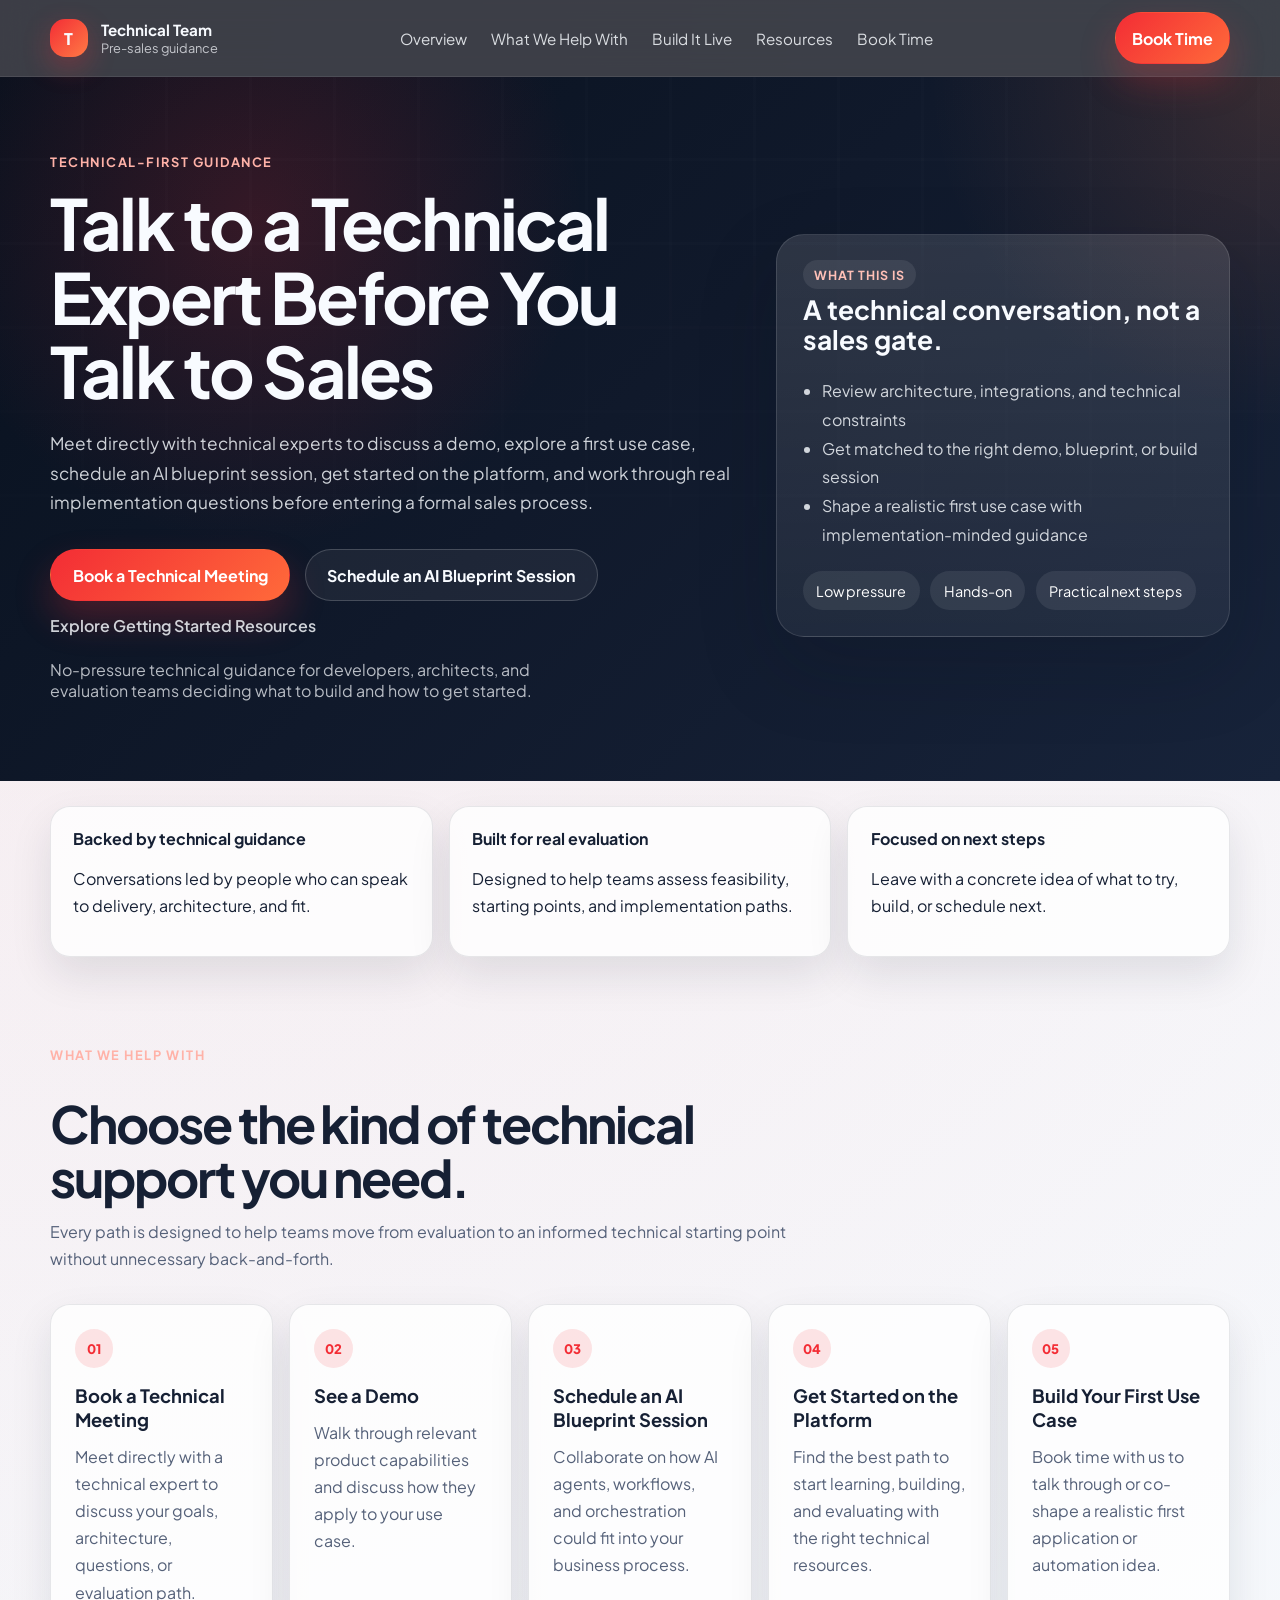
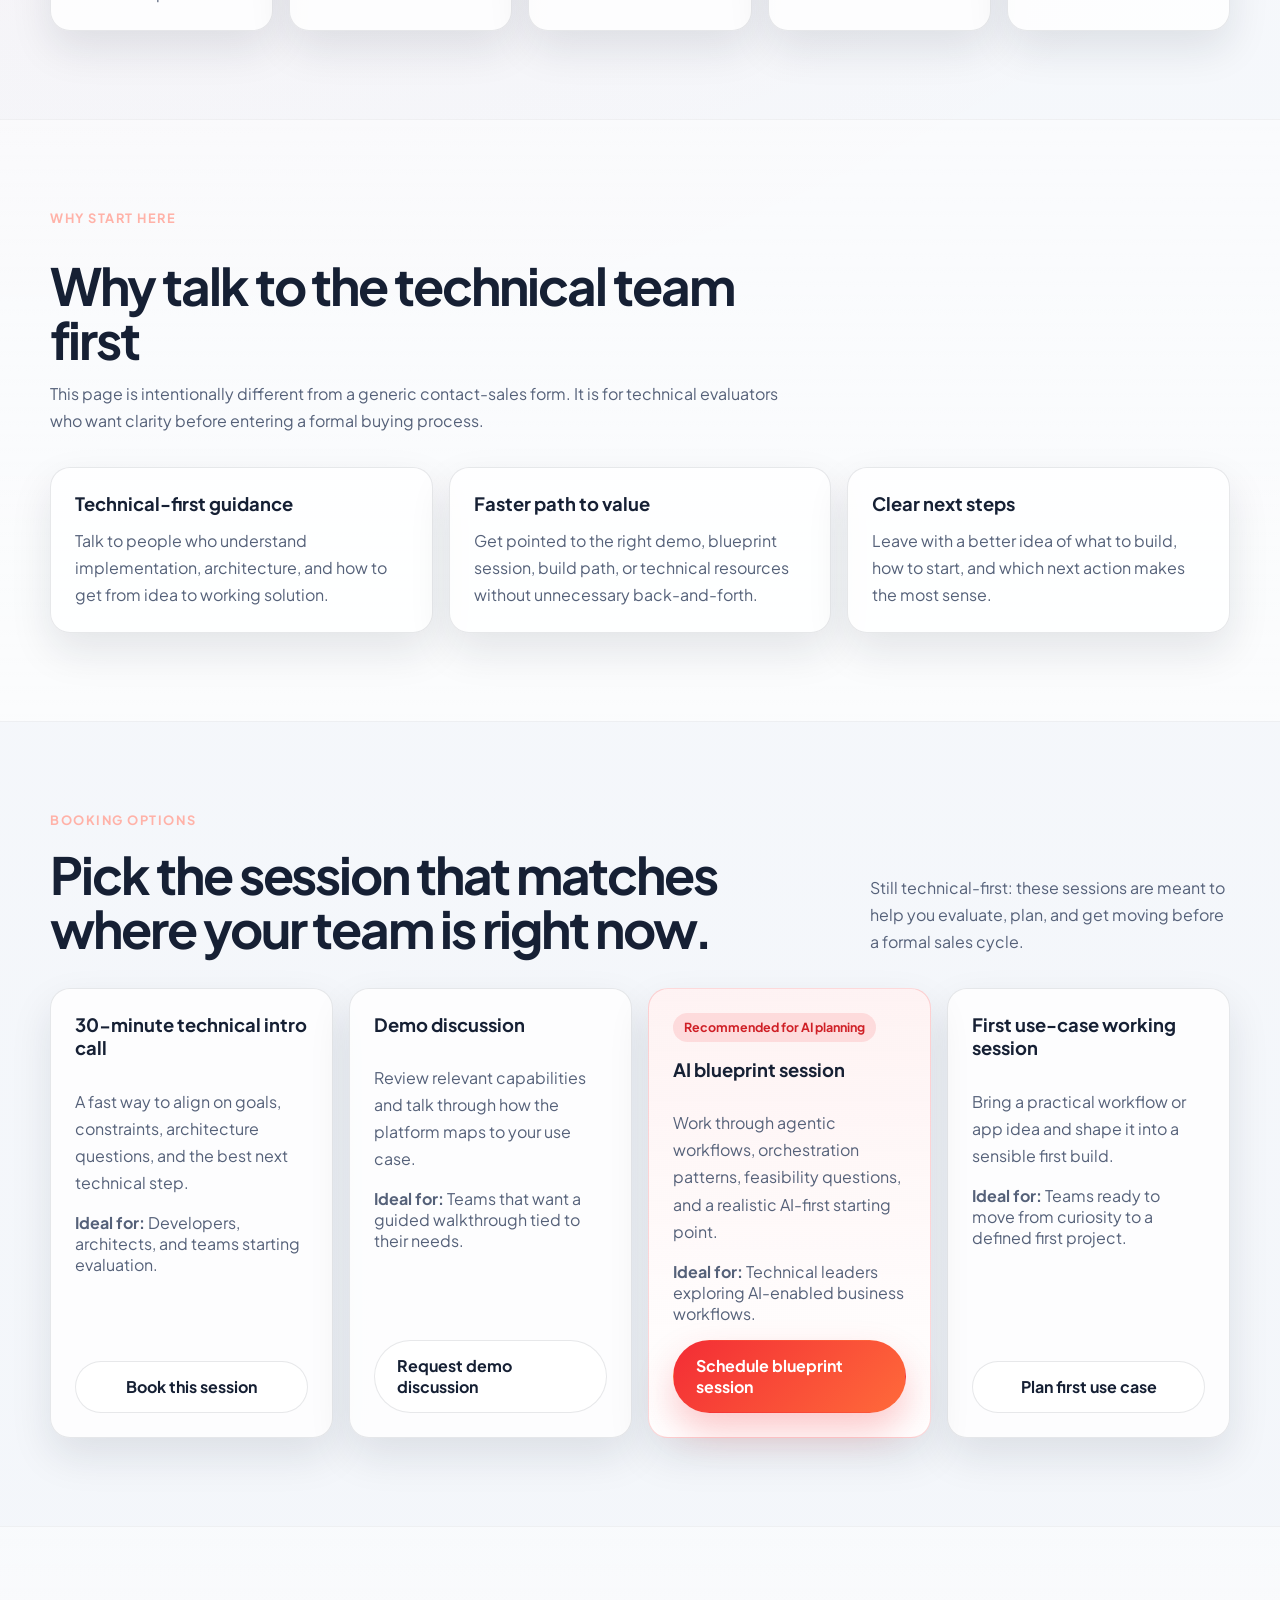
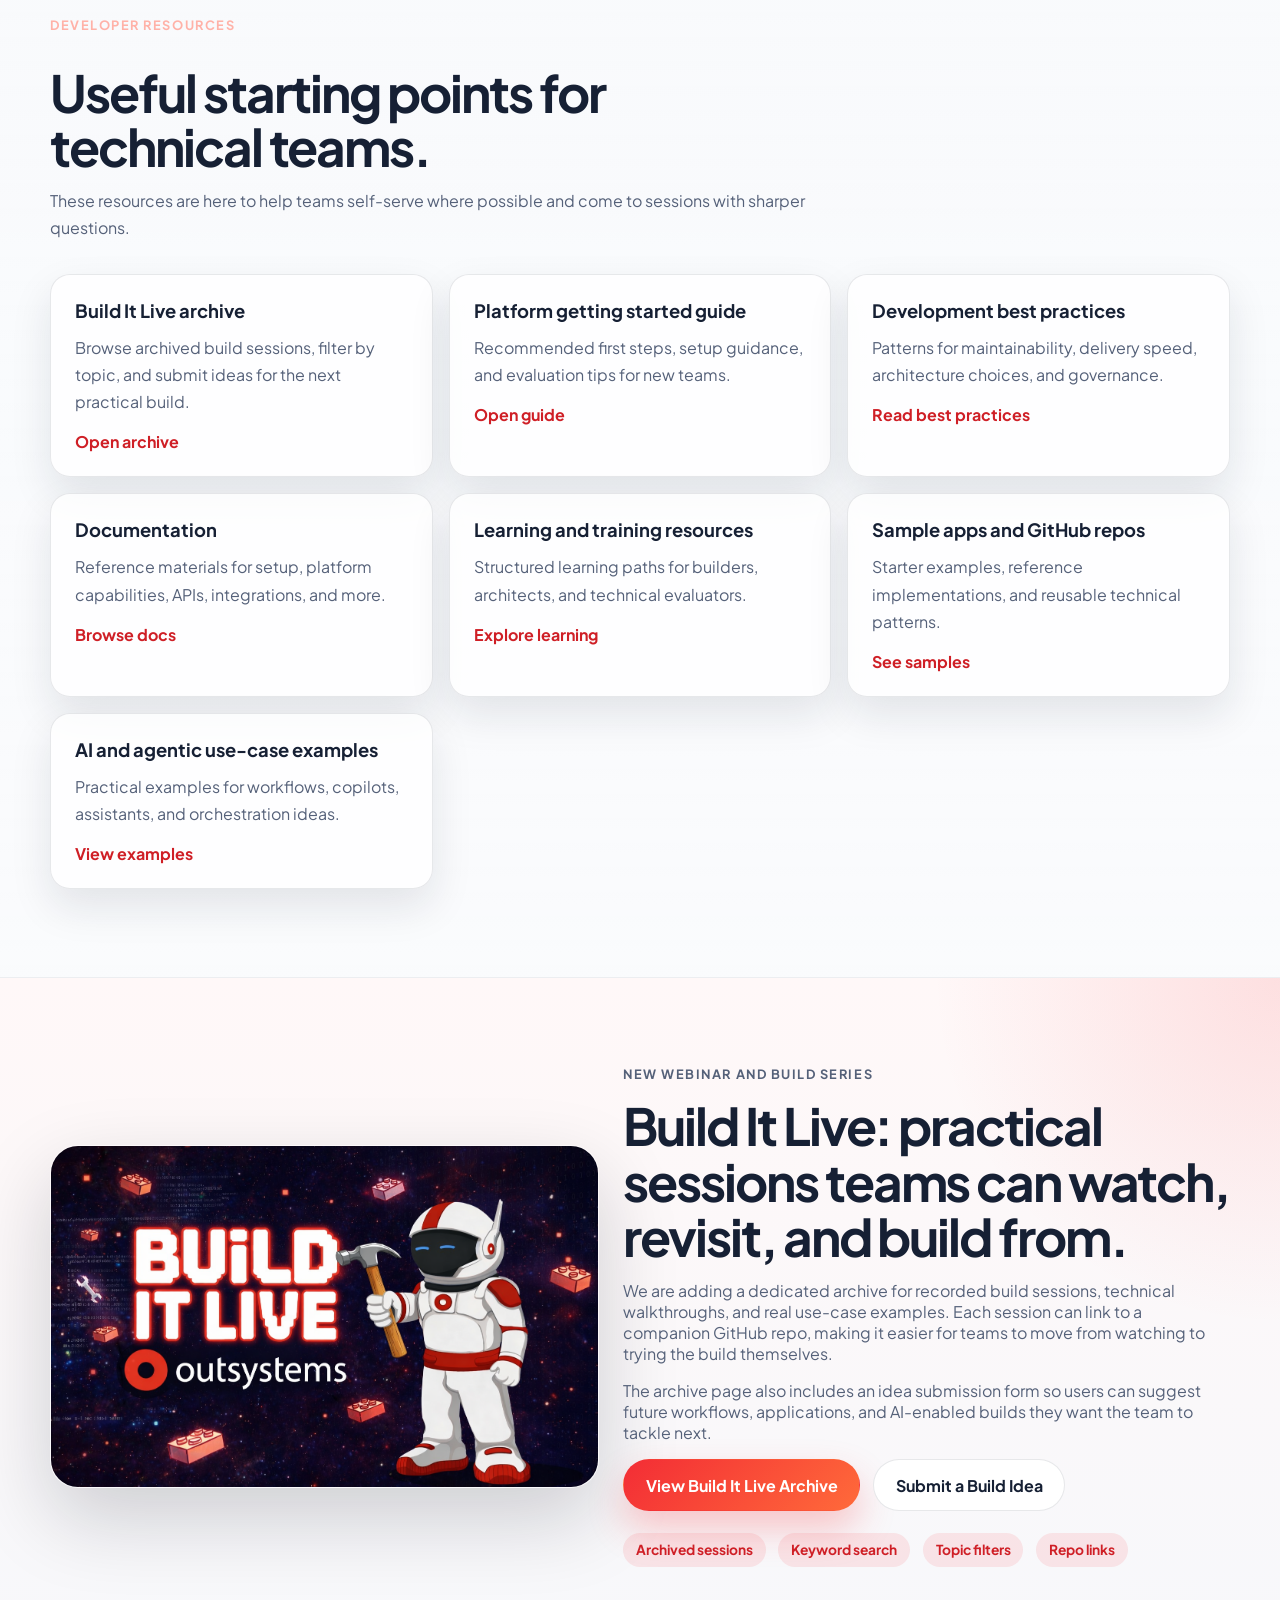
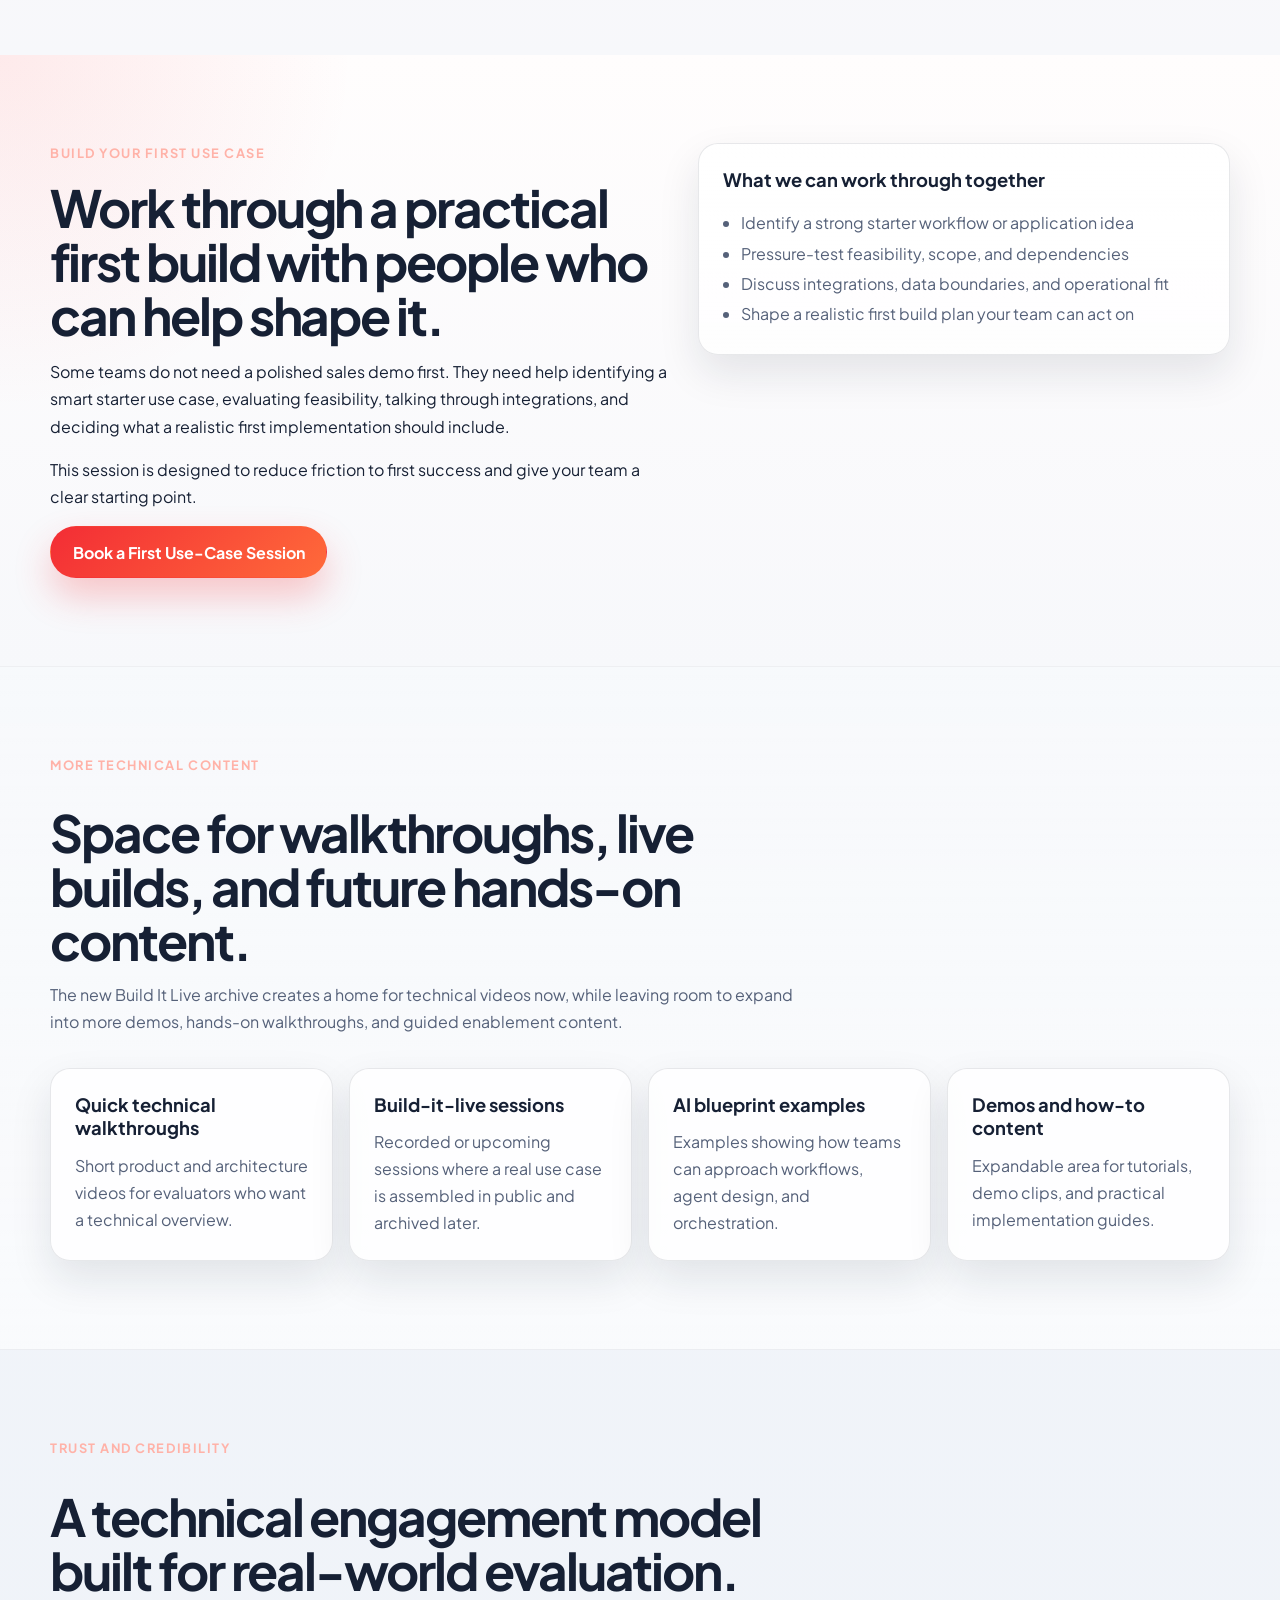
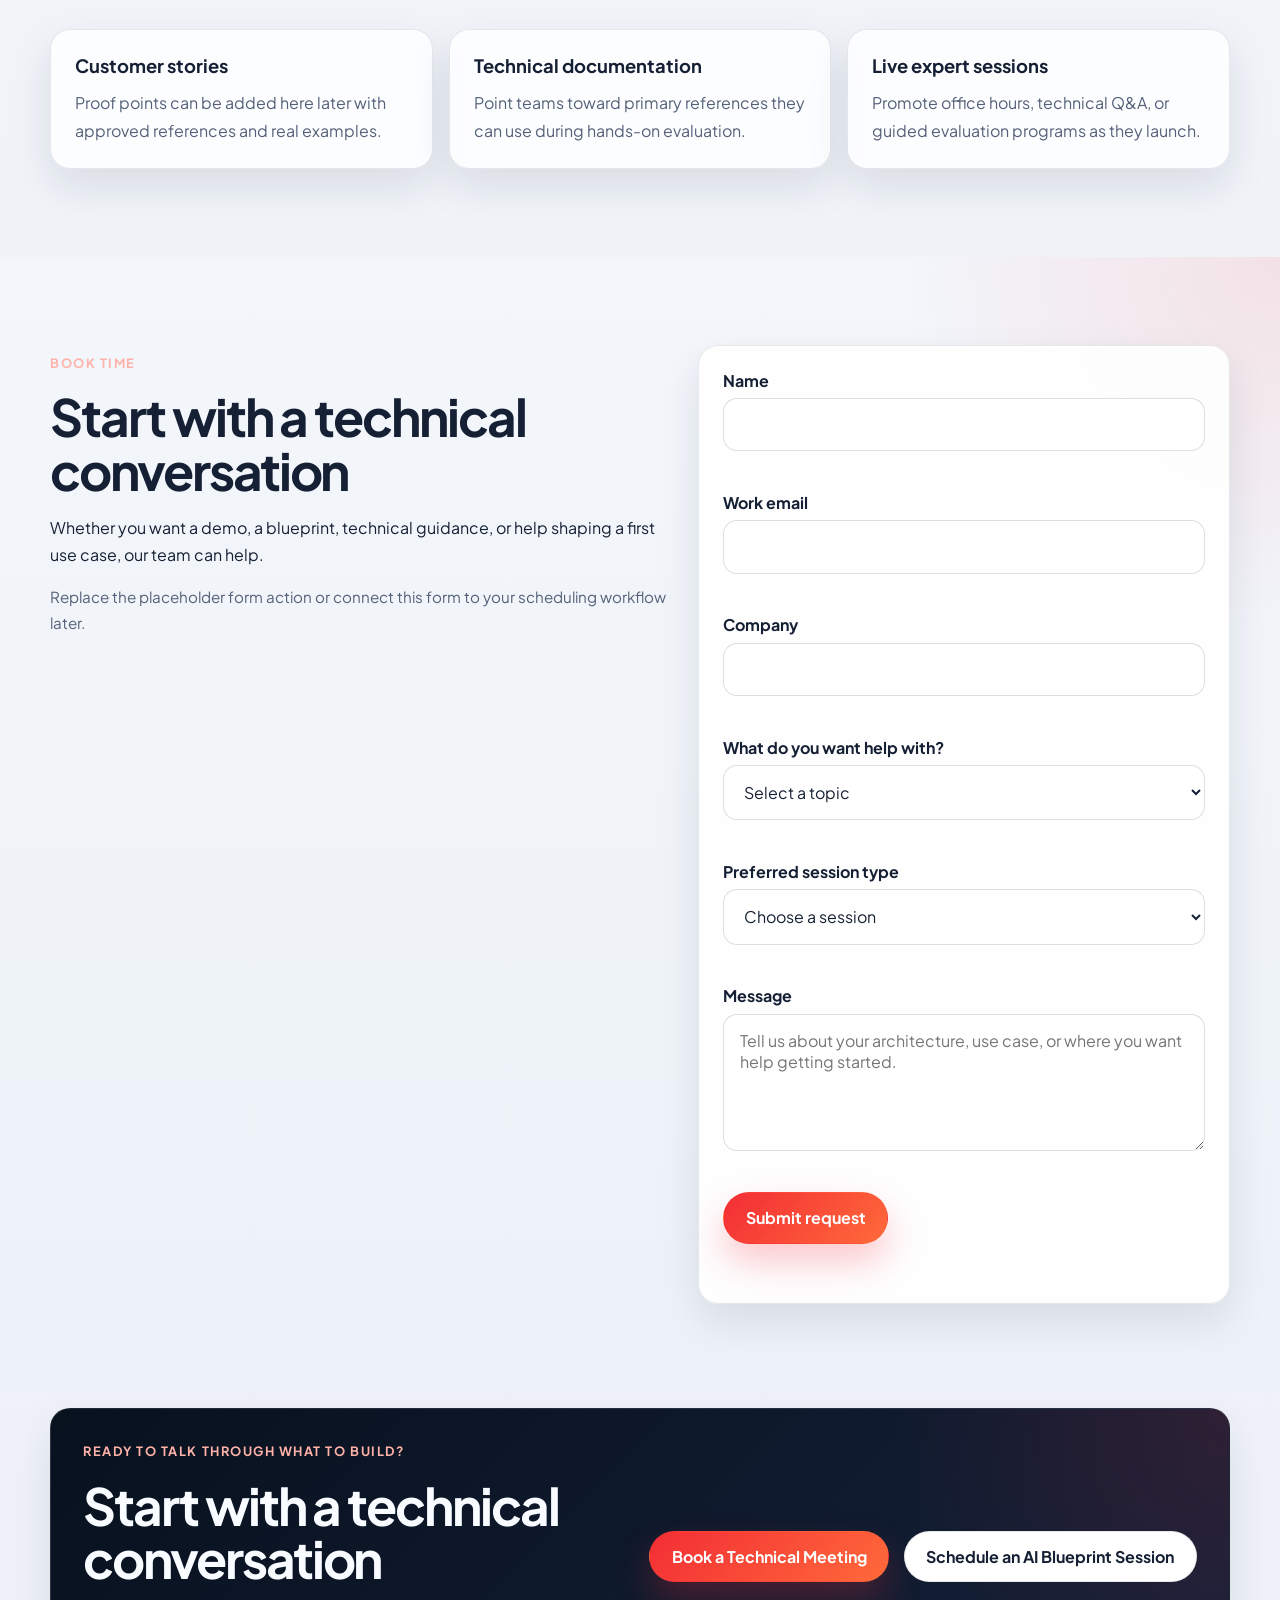
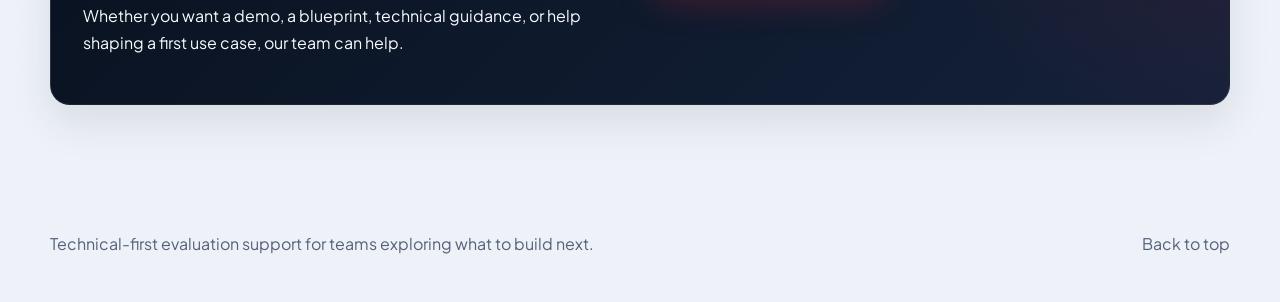
==== index.html @ 481f4b98 "Initial Build It Live landing page and archive" ====
<!DOCTYPE html>
<html lang="en">
  <head>
    <meta charset="UTF-8" />
    <meta name="viewport" content="width=device-width, initial-scale=1.0" />
    <title>Talk to Our Technical Team First</title>
    <meta
      name="description"
      content="A technical-first landing page for teams that want hands-on guidance, demos, blueprint sessions, and practical help before talking to sales."
    />
    <link rel="preconnect" href="https://fonts.googleapis.com" />
    <link rel="preconnect" href="https://fonts.gstatic.com" crossorigin />
    <link
      href="https://fonts.googleapis.com/css2?family=Plus+Jakarta+Sans:wght@400;500;600;700;800&display=swap"
      rel="stylesheet"
    />
    <link rel="stylesheet" href="styles.css" />
  </head>
  <body>
    <a class="skip-link" href="#main-content">Skip to content</a>

    <header class="site-header">
      <div class="container nav-shell">
        <a class="brand" href="#overview" aria-label="Technical team landing page">
          <span class="brand-mark" aria-hidden="true">T</span>
          <span class="brand-text">
            <strong>Technical Team</strong>
            <span>Pre-sales guidance</span>
          </span>
        </a>

        <nav class="site-nav" aria-label="Primary">
          <a href="#overview">Overview</a>
          <a href="#help">What We Help With</a>
          <a href="#build-it-live">Build It Live</a>
          <a href="#resources">Resources</a>
          <a href="#book-time">Book Time</a>
        </nav>

        <a class="button button-small button-primary" href="#book-time">Book Time</a>
      </div>
    </header>

    <main id="main-content">
      <section class="hero" id="overview">
        <div class="hero-background" aria-hidden="true"></div>
        <div class="container hero-grid">
          <div class="hero-copy">
            <p class="eyebrow">Technical-first guidance</p>
            <h1>Talk to a Technical Expert Before You Talk to Sales</h1>
            <p class="hero-text">
              Meet directly with technical experts to discuss a demo, explore a first use case,
              schedule an AI blueprint session, get started on the platform, and work through real
              implementation questions before entering a formal sales process.
            </p>

            <div class="hero-actions">
              <a class="button button-primary" href="#booking-form">Book a Technical Meeting</a>
              <a class="button button-secondary" href="#book-blueprint">Schedule an AI Blueprint Session</a>
              <a class="text-link" href="#resources">Explore Getting Started Resources</a>
            </div>

            <p class="hero-reassurance">
              No-pressure technical guidance for developers, architects, and evaluation teams
              deciding what to build and how to get started.
            </p>
          </div>

          <aside class="hero-panel" aria-label="Session overview">
            <div class="hero-panel-top">
              <span class="panel-kicker">What this is</span>
              <h2>A technical conversation, not a sales gate.</h2>
            </div>

            <ul class="panel-list">
              <li>Review architecture, integrations, and technical constraints</li>
              <li>Get matched to the right demo, blueprint, or build session</li>
              <li>Shape a realistic first use case with implementation-minded guidance</li>
            </ul>

            <div class="hero-panel-pills" aria-label="Guidance qualities">
              <span>Low pressure</span>
              <span>Hands-on</span>
              <span>Practical next steps</span>
            </div>
          </aside>
        </div>
      </section>

      <section class="section compact-section">
        <div class="container trust-strip" aria-label="Key trust statements">
          <article>
            <strong>Backed by technical guidance</strong>
            <p>Conversations led by people who can speak to delivery, architecture, and fit.</p>
          </article>
          <article>
            <strong>Built for real evaluation</strong>
            <p>Designed to help teams assess feasibility, starting points, and implementation paths.</p>
          </article>
          <article>
            <strong>Focused on next steps</strong>
            <p>Leave with a concrete idea of what to try, build, or schedule next.</p>
          </article>
        </div>
      </section>

      <section class="section" id="help">
        <div class="container">
          <div class="section-heading">
            <p class="eyebrow">What we help with</p>
            <h2>Choose the kind of technical support you need.</h2>
            <p>
              Every path is designed to help teams move from evaluation to an informed technical
              starting point without unnecessary back-and-forth.
            </p>
          </div>

          <div class="card-grid card-grid-five">
            <article class="info-card">
              <span class="card-number">01</span>
              <h3>Book a Technical Meeting</h3>
              <p>
                Meet directly with a technical expert to discuss your goals, architecture,
                questions, or evaluation path.
              </p>
            </article>

            <article class="info-card">
              <span class="card-number">02</span>
              <h3>See a Demo</h3>
              <p>
                Walk through relevant product capabilities and discuss how they apply to your use
                case.
              </p>
            </article>

            <article class="info-card">
              <span class="card-number">03</span>
              <h3>Schedule an AI Blueprint Session</h3>
              <p>
                Collaborate on how AI agents, workflows, and orchestration could fit into your
                business process.
              </p>
            </article>

            <article class="info-card">
              <span class="card-number">04</span>
              <h3>Get Started on the Platform</h3>
              <p>
                Find the best path to start learning, building, and evaluating with the right
                technical resources.
              </p>
            </article>

            <article class="info-card">
              <span class="card-number">05</span>
              <h3>Build Your First Use Case</h3>
              <p>
                Book time with us to talk through or co-shape a realistic first application or
                automation idea.
              </p>
            </article>
          </div>
        </div>
      </section>

      <section class="section section-alt">
        <div class="container">
          <div class="section-heading">
            <p class="eyebrow">Why start here</p>
            <h2>Why talk to the technical team first</h2>
            <p>
              This page is intentionally different from a generic contact-sales form. It is for
              technical evaluators who want clarity before entering a formal buying process.
            </p>
          </div>

          <div class="card-grid card-grid-three">
            <article class="benefit-card">
              <h3>Technical-first guidance</h3>
              <p>
                Talk to people who understand implementation, architecture, and how to get from idea
                to working solution.
              </p>
            </article>

            <article class="benefit-card">
              <h3>Faster path to value</h3>
              <p>
                Get pointed to the right demo, blueprint session, build path, or technical resources
                without unnecessary back-and-forth.
              </p>
            </article>

            <article class="benefit-card">
              <h3>Clear next steps</h3>
              <p>
                Leave with a better idea of what to build, how to start, and which next action makes
                the most sense.
              </p>
            </article>
          </div>
        </div>
      </section>

      <section class="section" id="book-time">
        <div class="container">
          <div class="section-heading split-heading">
            <div>
              <p class="eyebrow">Booking options</p>
              <h2>Pick the session that matches where your team is right now.</h2>
            </div>
            <p class="section-aside">
              Still technical-first: these sessions are meant to help you evaluate, plan, and get
              moving before a formal sales cycle.
            </p>
          </div>

          <div class="booking-grid">
            <article class="booking-card" id="book-technical">
              <h3>30-minute technical intro call</h3>
              <p class="booking-description">
                A fast way to align on goals, constraints, architecture questions, and the best next
                technical step.
              </p>
              <p><strong>Ideal for:</strong> Developers, architects, and teams starting evaluation.</p>
              <a class="button button-secondary" href="#booking-form">Book this session</a>
            </article>

            <article class="booking-card" id="book-demo">
              <h3>Demo discussion</h3>
              <p class="booking-description">
                Review relevant capabilities and talk through how the platform maps to your use case.
              </p>
              <p><strong>Ideal for:</strong> Teams that want a guided walkthrough tied to their needs.</p>
              <a class="button button-secondary" href="#booking-form">Request demo discussion</a>
            </article>

            <article class="booking-card featured-booking" id="book-blueprint">
              <div class="featured-tag">Recommended for AI planning</div>
              <h3>AI blueprint session</h3>
              <p class="booking-description">
                Work through agentic workflows, orchestration patterns, feasibility questions, and a
                realistic AI-first starting point.
              </p>
              <p><strong>Ideal for:</strong> Technical leaders exploring AI-enabled business workflows.</p>
              <a class="button button-primary" href="#booking-form">Schedule blueprint session</a>
            </article>

            <article class="booking-card" id="book-usecase">
              <h3>First use-case working session</h3>
              <p class="booking-description">
                Bring a practical workflow or app idea and shape it into a sensible first build.
              </p>
              <p><strong>Ideal for:</strong> Teams ready to move from curiosity to a defined first project.</p>
              <a class="button button-secondary" href="#use-case">Plan first use case</a>
            </article>
          </div>
        </div>
      </section>

      <section class="section section-alt" id="resources">
        <div class="container">
          <div class="section-heading">
            <p class="eyebrow">Developer resources</p>
            <h2>Useful starting points for technical teams.</h2>
            <p>
              These resources are here to help teams self-serve where possible and come to sessions
              with sharper questions.
            </p>
          </div>

          <div class="resource-grid">
            <!-- Replace placeholder links below with real resource destinations. -->
            <a class="resource-card" href="archive.html">
              <h3>Build It Live archive</h3>
              <p>Browse archived build sessions, filter by topic, and submit ideas for the next practical build.</p>
              <span>Open archive</span>
            </a>

            <a class="resource-card" href="#resource-getting-started">
              <h3>Platform getting started guide</h3>
              <p>Recommended first steps, setup guidance, and evaluation tips for new teams.</p>
              <span>Open guide</span>
            </a>

            <a class="resource-card" href="#resource-best-practices">
              <h3>Development best practices</h3>
              <p>Patterns for maintainability, delivery speed, architecture choices, and governance.</p>
              <span>Read best practices</span>
            </a>

            <a class="resource-card" href="#resource-docs">
              <h3>Documentation</h3>
              <p>Reference materials for setup, platform capabilities, APIs, integrations, and more.</p>
              <span>Browse docs</span>
            </a>

            <a class="resource-card" href="#resource-learning">
              <h3>Learning and training resources</h3>
              <p>Structured learning paths for builders, architects, and technical evaluators.</p>
              <span>Explore learning</span>
            </a>

            <a class="resource-card" href="#resource-samples">
              <h3>Sample apps and GitHub repos</h3>
              <p>Starter examples, reference implementations, and reusable technical patterns.</p>
              <span>See samples</span>
            </a>

            <a class="resource-card" href="#resource-ai-examples">
              <h3>AI and agentic use-case examples</h3>
              <p>Practical examples for workflows, copilots, assistants, and orchestration ideas.</p>
              <span>View examples</span>
            </a>
          </div>
        </div>
      </section>

      <section class="section build-live-section" id="build-it-live">
        <div class="container build-live-grid">
          <div class="build-live-media-card">
            <img
              src="BILBannerNew.png"
              alt="Build It Live banner artwork showing an astronaut builder and OutSystems branding."
            />
          </div>

          <div class="build-live-copy">
            <p class="eyebrow">New webinar and build series</p>
            <h2>Build It Live: practical sessions teams can watch, revisit, and build from.</h2>
            <p>
              We are adding a dedicated archive for recorded build sessions, technical walkthroughs,
              and real use-case examples. Each session can link to a companion GitHub repo, making it
              easier for teams to move from watching to trying the build themselves.
            </p>
            <p>
              The archive page also includes an idea submission form so users can suggest future
              workflows, applications, and AI-enabled builds they want the team to tackle next.
            </p>

            <div class="build-live-actions">
              <a class="button button-primary" href="archive.html">View Build It Live Archive</a>
              <a class="button button-secondary" href="archive.html#idea-form">Submit a Build Idea</a>
            </div>

            <div class="mini-proof-list" aria-label="Build It Live highlights">
              <span>Archived sessions</span>
              <span>Keyword search</span>
              <span>Topic filters</span>
              <span>Repo links</span>
            </div>
          </div>
        </div>
      </section>

      <section class="section feature-section" id="use-case">
        <div class="container feature-grid">
          <div>
            <p class="eyebrow">Build your first use case</p>
            <h2>Work through a practical first build with people who can help shape it.</h2>
            <p>
              Some teams do not need a polished sales demo first. They need help identifying a smart
              starter use case, evaluating feasibility, talking through integrations, and deciding
              what a realistic first implementation should include.
            </p>
            <p>
              This session is designed to reduce friction to first success and give your team a clear
              starting point.
            </p>
            <a class="button button-primary" href="#booking-form">Book a First Use-Case Session</a>
          </div>

          <div class="feature-list-card">
            <h3>What we can work through together</h3>
            <ul>
              <li>Identify a strong starter workflow or application idea</li>
              <li>Pressure-test feasibility, scope, and dependencies</li>
              <li>Discuss integrations, data boundaries, and operational fit</li>
              <li>Shape a realistic first build plan your team can act on</li>
            </ul>
          </div>
        </div>
      </section>

      <section class="section section-alt">
        <div class="container">
          <div class="section-heading">
            <p class="eyebrow">More technical content</p>
            <h2>Space for walkthroughs, live builds, and future hands-on content.</h2>
            <p>
              The new Build It Live archive creates a home for technical videos now, while leaving
              room to expand into more demos, hands-on walkthroughs, and guided enablement content.
            </p>
          </div>

          <div class="content-placeholder-grid">
            <article class="content-card">
              <h3>Quick technical walkthroughs</h3>
              <p>Short product and architecture videos for evaluators who want a technical overview.</p>
            </article>
            <article class="content-card">
              <h3>Build-it-live sessions</h3>
              <p>Recorded or upcoming sessions where a real use case is assembled in public and archived later.</p>
            </article>
            <article class="content-card">
              <h3>AI blueprint examples</h3>
              <p>Examples showing how teams can approach workflows, agent design, and orchestration.</p>
            </article>
            <article class="content-card">
              <h3>Demos and how-to content</h3>
              <p>Expandable area for tutorials, demo clips, and practical implementation guides.</p>
            </article>
          </div>
        </div>
      </section>

      <section class="section">
        <div class="container">
          <div class="section-heading">
            <p class="eyebrow">Trust and credibility</p>
            <h2>A technical engagement model built for real-world evaluation.</h2>
          </div>

          <div class="credibility-grid">
            <article class="credibility-card">
              <h3>Customer stories</h3>
              <p>Proof points can be added here later with approved references and real examples.</p>
            </article>
            <article class="credibility-card">
              <h3>Technical documentation</h3>
              <p>Point teams toward primary references they can use during hands-on evaluation.</p>
            </article>
            <article class="credibility-card">
              <h3>Live expert sessions</h3>
              <p>Promote office hours, technical Q&A, or guided evaluation programs as they launch.</p>
            </article>
          </div>
        </div>
      </section>

      <section class="section booking-form-section" id="booking-form">
        <div class="container form-grid">
          <div class="form-copy">
            <p class="eyebrow">Book time</p>
            <h2>Start with a technical conversation</h2>
            <p>
              Whether you want a demo, a blueprint, technical guidance, or help shaping a first use
              case, our team can help.
            </p>
            <p class="form-note">
              Replace the placeholder form action or connect this form to your scheduling workflow
              later.
            </p>
          </div>

          <form class="booking-form" novalidate>
            <!-- Replace this placeholder action with a real endpoint or embedded scheduling workflow. -->
            <div class="field-row">
              <label for="name">Name</label>
              <input id="name" name="name" type="text" autocomplete="name" required />
              <p class="field-error" id="name-error"></p>
            </div>

            <div class="field-row">
              <label for="email">Work email</label>
              <input id="email" name="email" type="email" autocomplete="email" required />
              <p class="field-error" id="email-error"></p>
            </div>

            <div class="field-row">
              <label for="company">Company</label>
              <input id="company" name="company" type="text" autocomplete="organization" required />
              <p class="field-error" id="company-error"></p>
            </div>

            <div class="field-row">
              <label for="help-topic">What do you want help with?</label>
              <select id="help-topic" name="helpTopic" required>
                <option value="">Select a topic</option>
                <option value="technical-guidance">Technical guidance</option>
                <option value="demo">Demo discussion</option>
                <option value="ai-blueprint">AI blueprint session</option>
                <option value="getting-started">Getting started on the platform</option>
                <option value="first-use-case">First use-case support</option>
              </select>
              <p class="field-error" id="help-topic-error"></p>
            </div>

            <div class="field-row">
              <label for="session-type">Preferred session type</label>
              <select id="session-type" name="sessionType" required>
                <option value="">Choose a session</option>
                <option value="intro-call">30-minute technical intro call</option>
                <option value="demo-discussion">Demo discussion</option>
                <option value="blueprint-session">AI blueprint session</option>
                <option value="use-case-session">First use-case working session</option>
              </select>
              <p class="field-error" id="session-type-error"></p>
            </div>

            <div class="field-row">
              <label for="message">Message</label>
              <textarea
                id="message"
                name="message"
                rows="5"
                placeholder="Tell us about your architecture, use case, or where you want help getting started."
              ></textarea>
              <p class="field-error" id="message-error"></p>
            </div>

            <button class="button button-primary" type="submit">Submit request</button>
            <p class="form-status" role="status" aria-live="polite"></p>
          </form>
        </div>
      </section>

      <section class="section final-cta">
        <div class="container final-cta-shell">
          <div>
            <p class="eyebrow">Ready to talk through what to build?</p>
            <h2>Start with a technical conversation</h2>
            <p>
              Whether you want a demo, a blueprint, technical guidance, or help shaping a first use
              case, our team can help.
            </p>
          </div>
          <div class="final-cta-actions">
            <a class="button button-primary" href="#booking-form">Book a Technical Meeting</a>
            <a class="button button-secondary" href="#book-blueprint">Schedule an AI Blueprint Session</a>
          </div>
        </div>
      </section>
    </main>

    <footer class="site-footer">
      <div class="container footer-shell">
        <p>Technical-first evaluation support for teams exploring what to build next.</p>
        <a href="#overview">Back to top</a>
      </div>
    </footer>

    <script src="script.js"></script>
  </body>
</html>
---- styles.css ----
:root {
  --bg: #f5f7fb;
  --surface: rgba(255, 255, 255, 0.78);
  --surface-strong: #ffffff;
  --surface-dark: #0f1727;
  --surface-dark-soft: #152033;
  --text: #162034;
  --text-soft: #556179;
  --text-inverse: #f8fbff;
  --border: rgba(22, 32, 52, 0.1);
  --accent: #f32d35;
  --accent-strong: #cf1f26;
  --accent-soft: rgba(243, 45, 53, 0.12);
  --shadow-lg: 0 30px 80px rgba(9, 16, 30, 0.18);
  --shadow-md: 0 18px 42px rgba(19, 30, 50, 0.1);
  --radius-xl: 28px;
  --radius-lg: 20px;
  --radius-md: 16px;
  --container: min(1180px, calc(100% - 2rem));
}

* {
  box-sizing: border-box;
}

html {
  scroll-behavior: smooth;
}

body {
  margin: 0;
  font-family: "Plus Jakarta Sans", "Avenir Next", "Segoe UI", sans-serif;
  background:
    radial-gradient(circle at top left, rgba(243, 45, 53, 0.08), transparent 24%),
    linear-gradient(180deg, #f7f9fc 0%, #eef2f8 100%);
  color: var(--text);
}

img {
  max-width: 100%;
}

a {
  color: inherit;
  text-decoration: none;
}

button,
input,
select,
textarea {
  font: inherit;
}

.skip-link {
  position: absolute;
  left: 1rem;
  top: -3rem;
  background: var(--surface-strong);
  color: var(--text);
  padding: 0.75rem 1rem;
  border-radius: 999px;
  z-index: 20;
}

.skip-link:focus {
  top: 1rem;
}

.container {
  width: var(--container);
  margin: 0 auto;
}

.site-header {
  position: sticky;
  top: 0;
  z-index: 10;
  backdrop-filter: blur(16px);
  background: rgba(8, 14, 24, 0.78);
  border-bottom: 1px solid rgba(255, 255, 255, 0.08);
}

.nav-shell {
  display: flex;
  align-items: center;
  justify-content: space-between;
  gap: 1rem;
  min-height: 4.75rem;
}

.brand {
  display: inline-flex;
  align-items: center;
  gap: 0.85rem;
  color: var(--text-inverse);
}

.brand-mark {
  width: 2.35rem;
  height: 2.35rem;
  display: grid;
  place-items: center;
  border-radius: 0.95rem;
  background: linear-gradient(135deg, var(--accent), #ff7a45);
  box-shadow: 0 10px 28px rgba(243, 45, 53, 0.3);
  font-weight: 800;
}

.brand-text {
  display: grid;
  gap: 0.1rem;
  font-size: 0.8rem;
  color: rgba(248, 251, 255, 0.72);
}

.brand-text strong {
  font-size: 0.95rem;
  color: var(--text-inverse);
}

.site-nav {
  display: flex;
  align-items: center;
  gap: 1.5rem;
}

.site-nav a {
  color: rgba(248, 251, 255, 0.84);
  font-size: 0.95rem;
}

.site-nav a:hover,
.site-nav a:focus-visible,
.site-footer a:hover,
.site-footer a:focus-visible,
.text-link:hover,
.text-link:focus-visible {
  color: #ffffff;
}

.button {
  display: inline-flex;
  align-items: center;
  justify-content: center;
  min-height: 3rem;
  padding: 0.9rem 1.35rem;
  border-radius: 999px;
  border: 1px solid transparent;
  font-weight: 700;
  transition:
    transform 160ms ease,
    box-shadow 160ms ease,
    background-color 160ms ease,
    border-color 160ms ease;
}

.button:hover,
.button:focus-visible {
  transform: translateY(-1px);
}

.button-primary {
  background: linear-gradient(135deg, var(--accent) 0%, #ff6a3a 100%);
  color: #ffffff;
  box-shadow: 0 18px 36px rgba(243, 45, 53, 0.26);
}

.button-primary:hover,
.button-primary:focus-visible {
  background: linear-gradient(135deg, var(--accent-strong) 0%, #f05c29 100%);
}

.button-secondary {
  background: rgba(255, 255, 255, 0.06);
  border-color: rgba(255, 255, 255, 0.18);
  color: var(--text-inverse);
}

.section .button-secondary,
.booking-card .button-secondary,
.final-cta .button-secondary {
  background: #ffffff;
  border-color: var(--border);
  color: var(--text);
}

.section .button-secondary:hover,
.booking-card .button-secondary:hover,
.final-cta .button-secondary:hover,
.section .button-secondary:focus-visible,
.booking-card .button-secondary:focus-visible,
.final-cta .button-secondary:focus-visible {
  border-color: rgba(243, 45, 53, 0.28);
  box-shadow: var(--shadow-md);
}

.button-small {
  min-height: 2.75rem;
  padding-inline: 1rem;
}

.text-link {
  color: rgba(248, 251, 255, 0.82);
  font-weight: 600;
}

.hero {
  position: relative;
  overflow: clip;
  padding: 4.8rem 0 4rem;
  background:
    radial-gradient(circle at top right, rgba(255, 125, 63, 0.16), transparent 24%),
    radial-gradient(circle at 20% 20%, rgba(243, 45, 53, 0.18), transparent 28%),
    linear-gradient(135deg, #08111e 0%, #10192b 48%, #17233a 100%);
}

.hero-background {
  position: absolute;
  inset: 0;
  background:
    linear-gradient(transparent 0 96%, rgba(255, 255, 255, 0.06) 96% 100%),
    linear-gradient(90deg, transparent 0 96%, rgba(255, 255, 255, 0.05) 96% 100%);
  background-size: 100% 84px, 84px 100%;
  mask-image: linear-gradient(180deg, rgba(0, 0, 0, 0.8), transparent 92%);
  opacity: 0.3;
}

.hero-grid {
  position: relative;
  display: grid;
  grid-template-columns: minmax(0, 1.3fr) minmax(300px, 0.85fr);
  gap: 2rem;
  align-items: center;
}

.hero-copy {
  color: var(--text-inverse);
}

.eyebrow {
  margin: 0 0 1rem;
  color: #ffb2a8;
  text-transform: uppercase;
  letter-spacing: 0.12em;
  font-size: 0.8rem;
  font-weight: 700;
}

.hero h1,
.section-heading h2,
.feature-section h2,
.form-copy h2,
.final-cta h2 {
  margin: 0;
  line-height: 1.05;
  letter-spacing: -0.04em;
}

.hero h1 {
  max-width: 12ch;
  font-size: clamp(2.8rem, 5.5vw, 5rem);
}

.hero-text,
.section-heading p,
.feature-section p,
.form-copy p,
.final-cta p,
.booking-description,
.info-card p,
.benefit-card p,
.resource-card p,
.credibility-card p,
.content-card p,
.trust-strip p {
  line-height: 1.7;
}

.hero-text {
  max-width: 62ch;
  margin: 1.35rem 0 0;
  color: rgba(248, 251, 255, 0.82);
  font-size: 1.08rem;
}

.hero-actions {
  display: flex;
  flex-wrap: wrap;
  gap: 0.9rem;
  margin-top: 2rem;
}

.hero-reassurance {
  margin-top: 1.4rem;
  color: rgba(248, 251, 255, 0.72);
  max-width: 46ch;
}

.hero-panel {
  padding: 1.6rem;
  border: 1px solid rgba(255, 255, 255, 0.12);
  border-radius: var(--radius-xl);
  background: linear-gradient(180deg, rgba(255, 255, 255, 0.12), rgba(255, 255, 255, 0.06));
  box-shadow: var(--shadow-lg);
  color: var(--text-inverse);
}

.hero-panel-top h2 {
  margin: 0.35rem 0 0;
  font-size: 1.65rem;
  line-height: 1.15;
}

.panel-kicker {
  display: inline-flex;
  padding: 0.4rem 0.7rem;
  border-radius: 999px;
  background: rgba(255, 255, 255, 0.08);
  color: #ffc0b7;
  font-size: 0.78rem;
  font-weight: 700;
  text-transform: uppercase;
  letter-spacing: 0.08em;
}

.panel-list {
  margin: 1.35rem 0;
  padding-left: 1.2rem;
  color: rgba(248, 251, 255, 0.82);
  line-height: 1.8;
}

.hero-panel-pills {
  display: flex;
  flex-wrap: wrap;
  gap: 0.65rem;
}

.hero-panel-pills span {
  display: inline-flex;
  padding: 0.65rem 0.85rem;
  border-radius: 999px;
  background: rgba(255, 255, 255, 0.08);
  color: #ffffff;
  font-size: 0.9rem;
}

.section {
  padding: 5.5rem 0;
}

.compact-section {
  padding-block: 1.6rem 0;
}

.section-alt {
  background: linear-gradient(180deg, rgba(255, 255, 255, 0.45), rgba(255, 255, 255, 0.62));
  border-top: 1px solid rgba(22, 32, 52, 0.05);
  border-bottom: 1px solid rgba(22, 32, 52, 0.05);
}

.trust-strip {
  display: grid;
  grid-template-columns: repeat(3, minmax(0, 1fr));
  gap: 1rem;
}

.trust-strip article,
.info-card,
.benefit-card,
.booking-card,
.resource-card,
.feature-list-card,
.content-card,
.credibility-card,
.booking-form,
.final-cta-shell {
  border-radius: var(--radius-lg);
  border: 1px solid var(--border);
  background: var(--surface);
  box-shadow: var(--shadow-md);
}

.trust-strip article {
  padding: 1.3rem 1.4rem;
}

.trust-strip strong {
  display: block;
  margin-bottom: 0.45rem;
  font-size: 1rem;
}

.section-heading {
  display: grid;
  gap: 0.85rem;
  margin-bottom: 2rem;
  max-width: 760px;
}

.section-heading h2,
.feature-section h2,
.form-copy h2,
.final-cta h2 {
  font-size: clamp(2rem, 4vw, 3.3rem);
}

.section-heading p:last-child,
.section-aside {
  margin: 0;
  color: var(--text-soft);
}

.split-heading {
  max-width: unset;
  grid-template-columns: minmax(0, 1fr) minmax(280px, 360px);
  align-items: end;
}

.card-grid,
.booking-grid,
.resource-grid,
.content-placeholder-grid,
.credibility-grid {
  display: grid;
  gap: 1rem;
}

.card-grid-five {
  grid-template-columns: repeat(5, minmax(0, 1fr));
}

.card-grid-three,
.credibility-grid {
  grid-template-columns: repeat(3, minmax(0, 1fr));
}

.info-card,
.benefit-card,
.booking-card,
.resource-card,
.feature-list-card,
.content-card,
.credibility-card {
  padding: 1.5rem;
}

.card-number {
  display: inline-flex;
  align-items: center;
  justify-content: center;
  width: 2.4rem;
  height: 2.4rem;
  border-radius: 999px;
  margin-bottom: 1rem;
  background: var(--accent-soft);
  color: var(--accent);
  font-size: 0.82rem;
  font-weight: 800;
}

.info-card h3,
.benefit-card h3,
.booking-card h3,
.resource-card h3,
.feature-list-card h3,
.content-card h3,
.credibility-card h3 {
  margin: 0 0 0.7rem;
  font-size: 1.15rem;
  line-height: 1.3;
}

.info-card p,
.benefit-card p,
.booking-card p,
.resource-card p,
.content-card p,
.credibility-card p {
  margin: 0;
  color: var(--text-soft);
}

.booking-grid {
  grid-template-columns: repeat(4, minmax(0, 1fr));
  align-items: stretch;
}

.booking-card {
  display: flex;
  flex-direction: column;
  gap: 1rem;
}

.booking-card .button {
  margin-top: auto;
}

.featured-booking {
  position: relative;
  background:
    linear-gradient(180deg, rgba(243, 45, 53, 0.06), rgba(255, 255, 255, 0.9)),
    #ffffff;
  border-color: rgba(243, 45, 53, 0.18);
}

.featured-tag {
  display: inline-flex;
  align-self: flex-start;
  padding: 0.42rem 0.68rem;
  border-radius: 999px;
  background: rgba(243, 45, 53, 0.12);
  color: var(--accent-strong);
  font-size: 0.78rem;
  font-weight: 700;
}

.resource-grid {
  grid-template-columns: repeat(3, minmax(0, 1fr));
}

.resource-card {
  display: block;
  transition:
    transform 160ms ease,
    border-color 160ms ease,
    box-shadow 160ms ease;
}

.resource-card:hover,
.resource-card:focus-visible {
  transform: translateY(-2px);
  border-color: rgba(243, 45, 53, 0.2);
}

.resource-card span {
  display: inline-block;
  margin-top: 1rem;
  color: var(--accent-strong);
  font-weight: 700;
}

.build-live-section {
  background:
    radial-gradient(circle at right top, rgba(243, 45, 53, 0.12), transparent 24%),
    linear-gradient(180deg, #fff8f8, #f7f8fb);
}

.build-live-grid,
.archive-hero-grid {
  display: grid;
  grid-template-columns: minmax(320px, 0.95fr) minmax(0, 1.05fr);
  gap: 1.5rem;
  align-items: center;
}

.build-live-media-card,
.archive-logo-card {
  overflow: hidden;
  border-radius: var(--radius-xl);
  border: 1px solid rgba(255, 255, 255, 0.12);
  background: rgba(255, 255, 255, 0.08);
  box-shadow: var(--shadow-lg);
}

.build-live-media-card img,
.archive-logo-card img,
.archive-thumb {
  display: block;
  width: 100%;
  height: 100%;
  object-fit: cover;
}

.build-live-copy p {
  color: var(--text-soft);
}

.build-live-copy h2 {
  margin: 0;
  font-size: clamp(2rem, 4vw, 3.2rem);
  line-height: 1.08;
  letter-spacing: -0.04em;
}

.build-live-actions,
.archive-tags,
.mini-proof-list {
  display: flex;
  flex-wrap: wrap;
  gap: 0.8rem;
}

.mini-proof-list {
  margin-top: 1.35rem;
}

.mini-proof-list span,
.archive-tags span {
  display: inline-flex;
  align-items: center;
  padding: 0.55rem 0.8rem;
  border-radius: 999px;
  background: rgba(243, 45, 53, 0.1);
  color: var(--accent-strong);
  font-size: 0.86rem;
  font-weight: 700;
}

.archive-hero {
  padding-bottom: 3.5rem;
}

.archive-logo-card {
  min-height: 360px;
}

.featured-session-card,
.idea-queue-card,
.event-card {
  border-radius: var(--radius-xl);
  border: 1px solid var(--border);
  box-shadow: var(--shadow-md);
}

.featured-session-card {
  display: grid;
  grid-template-columns: minmax(0, 1.2fr) minmax(260px, 0.8fr);
  gap: 1.25rem;
  padding: 1.6rem;
  background:
    radial-gradient(circle at right top, rgba(243, 45, 53, 0.12), transparent 28%),
    linear-gradient(180deg, rgba(255, 255, 255, 0.88), rgba(255, 255, 255, 0.76));
}

.featured-session-copy p,
.featured-session-copy h2 {
  margin-top: 0;
}

.featured-session-copy h2 {
  font-size: clamp(2rem, 4vw, 3rem);
  line-height: 1.06;
  letter-spacing: -0.04em;
}

.featured-session-copy p {
  color: var(--text-soft);
  line-height: 1.7;
}

.featured-session-side {
  display: grid;
  gap: 1rem;
}

.featured-stat {
  padding: 1.25rem;
  border-radius: var(--radius-lg);
  background: rgba(22, 32, 52, 0.03);
  border: 1px solid rgba(22, 32, 52, 0.08);
}

.featured-stat strong {
  display: block;
  margin-bottom: 0.3rem;
  font-size: 1.5rem;
}

.featured-stat span {
  color: var(--text-soft);
  line-height: 1.6;
}

.featured-meta {
  display: flex;
  flex-wrap: wrap;
  gap: 0.7rem;
  margin-bottom: 1.1rem;
}

.featured-meta span,
.event-badge {
  display: inline-flex;
  align-items: center;
  padding: 0.55rem 0.8rem;
  border-radius: 999px;
  background: rgba(243, 45, 53, 0.08);
  color: var(--accent-strong);
  font-size: 0.86rem;
  font-weight: 700;
}

.event-rail {
  display: grid;
  grid-template-columns: repeat(3, minmax(0, 1fr));
  gap: 1rem;
}

.event-card {
  padding: 1.35rem;
  background: rgba(255, 255, 255, 0.8);
}

.event-card h3,
.event-card p {
  margin: 0;
}

.event-card h3 {
  margin-top: 1rem;
  margin-bottom: 0.55rem;
  font-size: 1.2rem;
}

.event-card p {
  color: var(--text-soft);
  line-height: 1.7;
}

.filter-bar {
  display: grid;
  grid-template-columns: minmax(0, 1.5fr) minmax(180px, 0.5fr) minmax(180px, 0.5fr);
  gap: 1rem;
  padding: 1.25rem;
  margin-bottom: 1rem;
  border-radius: var(--radius-lg);
  border: 1px solid var(--border);
  background: rgba(255, 255, 255, 0.82);
  box-shadow: var(--shadow-md);
}

.filter-field {
  display: grid;
  gap: 0.5rem;
}

.filter-field label {
  font-weight: 700;
}

.filter-field input,
.filter-field select {
  width: 100%;
  min-height: 3.2rem;
  padding: 0.9rem 1rem;
  border-radius: 14px;
  border: 1px solid rgba(22, 32, 52, 0.14);
  background: #ffffff;
  outline: none;
}

.filter-field input:focus,
.filter-field select:focus {
  border-color: rgba(243, 45, 53, 0.5);
  box-shadow: 0 0 0 4px rgba(243, 45, 53, 0.12);
}

.results-summary {
  display: flex;
  justify-content: space-between;
  align-items: center;
  gap: 1rem;
  margin-bottom: 1rem;
}

.results-summary p {
  margin: 0;
  color: var(--text-soft);
  font-weight: 700;
}

.archive-back-link {
  color: var(--accent-strong);
}

.archive-grid {
  display: grid;
  grid-template-columns: repeat(3, minmax(0, 1fr));
  gap: 1rem;
}

.archive-card {
  overflow: hidden;
  border-radius: var(--radius-lg);
  border: 1px solid var(--border);
  background: rgba(255, 255, 255, 0.86);
  box-shadow: var(--shadow-md);
}

.archive-card-link {
  display: block;
  height: 100%;
}

.archive-card[hidden] {
  display: none;
}

.archive-thumb-shell {
  position: relative;
  overflow: hidden;
}

.archive-thumb {
  aspect-ratio: 16 / 9;
}

.archive-thumb-shell::after {
  content: "";
  position: absolute;
  inset: 0;
  background: linear-gradient(180deg, rgba(10, 16, 28, 0.05), rgba(10, 16, 28, 0.62));
}

.archive-thumb-overlay {
  position: absolute;
  inset: auto 1rem 1rem 1rem;
  z-index: 1;
  color: #ffffff;
}

.archive-thumb-overlay strong {
  display: block;
  margin-top: 0.4rem;
  font-size: 1.2rem;
  line-height: 1.2;
}

.thumb-kicker {
  display: inline-flex;
  align-items: center;
  padding: 0.42rem 0.68rem;
  border-radius: 999px;
  background: rgba(255, 255, 255, 0.14);
  backdrop-filter: blur(8px);
  font-size: 0.78rem;
  font-weight: 700;
  text-transform: uppercase;
  letter-spacing: 0.08em;
}

.theme-ai::before,
.theme-integration::before,
.theme-automation::before,
.theme-experience::before,
.theme-ai-alt::before,
.theme-governance::before,
.session-video-placeholder::before {
  content: "";
  position: absolute;
  inset: 0;
  z-index: 0;
  mix-blend-mode: screen;
}

.theme-ai::before,
.session-video-placeholder.theme-ai::before {
  background: radial-gradient(circle at top left, rgba(255, 94, 94, 0.42), transparent 28%);
}

.theme-integration::before,
.session-video-placeholder.theme-integration::before {
  background: radial-gradient(circle at right top, rgba(96, 211, 255, 0.38), transparent 30%);
}

.theme-automation::before,
.session-video-placeholder.theme-automation::before {
  background: radial-gradient(circle at center, rgba(255, 178, 80, 0.4), transparent 32%);
}

.theme-experience::before,
.session-video-placeholder.theme-experience::before {
  background: radial-gradient(circle at left bottom, rgba(137, 255, 203, 0.32), transparent 28%);
}

.theme-ai-alt::before,
.session-video-placeholder.theme-ai-alt::before {
  background: radial-gradient(circle at center top, rgba(194, 150, 255, 0.34), transparent 30%);
}

.theme-governance::before,
.session-video-placeholder.theme-governance::before {
  background: radial-gradient(circle at right center, rgba(255, 219, 87, 0.28), transparent 30%);
}

.archive-card-body {
  display: grid;
  gap: 1rem;
  padding: 1.25rem;
}

.archive-card-body h3 {
  margin: 0;
  font-size: 1.18rem;
  line-height: 1.3;
}

.archive-card-body p {
  margin: 0;
  color: var(--text-soft);
  line-height: 1.7;
}

.archive-meta-line {
  display: flex;
  flex-wrap: wrap;
  gap: 0.75rem;
  color: var(--text-soft);
  font-size: 0.92rem;
  font-weight: 600;
}

.archive-meta-line span::before {
  content: "•";
  margin-right: 0.45rem;
  color: rgba(22, 32, 52, 0.3);
}

.archive-meta-line span:first-child::before {
  content: "";
  margin-right: 0;
}

.archive-cta {
  color: var(--accent-strong);
  font-weight: 700;
}

.empty-state {
  margin-top: 1rem;
  padding: 1.5rem;
  border-radius: var(--radius-lg);
  border: 1px dashed rgba(22, 32, 52, 0.18);
  background: rgba(255, 255, 255, 0.72);
}

.empty-state h3,
.empty-state p {
  margin: 0;
}

.empty-state p {
  margin-top: 0.5rem;
  color: var(--text-soft);
}

.idea-queue-item strong,
.discussion-item strong {
  display: block;
  margin-bottom: 0.35rem;
}

.feature-section {
  background:
    radial-gradient(circle at top left, rgba(243, 45, 53, 0.09), transparent 25%),
    linear-gradient(180deg, #fffdfd, #f7f8fb);
}

.feature-grid,
.form-grid,
.final-cta-shell,
.footer-shell {
  display: grid;
  gap: 1.5rem;
}

.feature-grid,
.form-grid {
  grid-template-columns: minmax(0, 1.08fr) minmax(320px, 0.92fr);
  align-items: start;
}

.feature-list-card {
  background: linear-gradient(180deg, rgba(255, 255, 255, 0.92), rgba(255, 255, 255, 0.72));
}

.feature-list-card ul {
  margin: 1rem 0 0;
  padding-left: 1.1rem;
  color: var(--text-soft);
  line-height: 1.9;
}

.content-placeholder-grid {
  grid-template-columns: repeat(4, minmax(0, 1fr));
}

.booking-form-section {
  background:
    radial-gradient(circle at right top, rgba(243, 45, 53, 0.1), transparent 22%),
    linear-gradient(180deg, #f3f6fb, #edf2f8);
}

.form-copy {
  padding-top: 0.5rem;
}

.form-note {
  color: var(--text-soft);
  font-size: 0.95rem;
}

.booking-form {
  padding: 1.5rem;
  background: rgba(255, 255, 255, 0.9);
}

.field-row {
  display: grid;
  gap: 0.45rem;
  margin-bottom: 1rem;
}

.field-row label {
  font-weight: 700;
}

.field-row input,
.field-row select,
.field-row textarea {
  width: 100%;
  border: 1px solid rgba(22, 32, 52, 0.14);
  background: #ffffff;
  color: var(--text);
  border-radius: 14px;
  padding: 0.95rem 1rem;
  outline: none;
  transition: border-color 120ms ease, box-shadow 120ms ease;
}

.field-row input:focus,
.field-row select:focus,
.field-row textarea:focus {
  border-color: rgba(243, 45, 53, 0.5);
  box-shadow: 0 0 0 4px rgba(243, 45, 53, 0.12);
}

.field-row input.invalid,
.field-row select.invalid,
.field-row textarea.invalid {
  border-color: #cf1f26;
}

.field-error {
  min-height: 1.1rem;
  margin: 0;
  color: #b31a21;
  font-size: 0.88rem;
}

.required-mark {
  color: var(--accent);
}

.form-status {
  min-height: 1.2rem;
  margin: 1rem 0 0;
  color: #13673c;
  font-weight: 600;
}

.idea-submission-form {
  padding: 1.8rem;
  border-color: rgba(255, 255, 255, 0.12);
  background:
    linear-gradient(180deg, rgba(97, 67, 69, 0.92), rgba(82, 57, 58, 0.96)),
    #5a4244;
  color: rgba(255, 247, 248, 0.96);
}

.idea-submission-form label {
  color: rgba(255, 247, 248, 0.96);
  font-weight: 500;
  font-size: 0.98rem;
}

.idea-submission-form .field-row input,
.idea-submission-form .field-row select,
.idea-submission-form .field-row textarea {
  border-color: rgba(255, 255, 255, 0.12);
  background: rgba(212, 186, 189, 0.18);
  color: #fff7f8;
}

.idea-submission-form .field-row input::placeholder,
.idea-submission-form .field-row textarea::placeholder {
  color: rgba(255, 240, 242, 0.62);
}

.idea-submission-form .field-row input:focus,
.idea-submission-form .field-row select:focus,
.idea-submission-form .field-row textarea:focus {
  border-color: rgba(255, 177, 177, 0.64);
  box-shadow: 0 0 0 4px rgba(255, 182, 182, 0.12);
}

.idea-submission-form .button-primary {
  align-self: start;
  padding-inline: 1.5rem;
  background: linear-gradient(135deg, #ef9e9c 0%, #eb8f8b 100%);
  color: #ffffff;
  box-shadow: none;
}

.idea-submission-form .button-primary:hover,
.idea-submission-form .button-primary:focus-visible {
  background: linear-gradient(135deg, #eb8f8b 0%, #df827e 100%);
}

.idea-submission-form .field-error,
.idea-submission-form .form-status {
  color: rgba(255, 232, 234, 0.95);
}

.idea-queue-card {
  margin-top: 1.5rem;
  padding: 1.4rem;
  background: rgba(255, 255, 255, 0.78);
}

.idea-queue-card h3 {
  margin: 0 0 1rem;
  font-size: 1.12rem;
}

.idea-submissions-list {
  display: grid;
  gap: 0.75rem;
}

.idea-queue-item {
  display: flex;
  justify-content: space-between;
  gap: 1rem;
  padding: 1rem;
  border-radius: var(--radius-md);
  background: rgba(22, 32, 52, 0.03);
  border: 1px solid rgba(22, 32, 52, 0.08);
}

.idea-queue-item p {
  margin: 0;
  color: var(--text-soft);
  font-size: 0.94rem;
}

.idea-queue-item span {
  display: inline-flex;
  align-items: center;
  align-self: start;
  white-space: nowrap;
  padding: 0.45rem 0.7rem;
  border-radius: 999px;
  background: rgba(243, 45, 53, 0.08);
  color: var(--accent-strong);
  font-size: 0.84rem;
  font-weight: 700;
}

.session-hero-grid,
.session-layout {
  display: grid;
  grid-template-columns: minmax(0, 1.2fr) minmax(300px, 0.8fr);
  gap: 1.5rem;
  align-items: start;
}

.session-video-card,
.detail-surface {
  border-radius: var(--radius-xl);
  border: 1px solid var(--border);
  background: rgba(255, 255, 255, 0.82);
  box-shadow: var(--shadow-md);
}

.session-video-card {
  overflow: hidden;
}

.session-video-placeholder {
  position: relative;
  min-height: 380px;
  display: grid;
  place-items: center;
  padding: 1.5rem;
  overflow: hidden;
  color: #ffffff;
  text-align: center;
  background:
    linear-gradient(180deg, rgba(8, 14, 24, 0.14), rgba(8, 14, 24, 0.74)),
    url("BILBannerNew.png") center / cover no-repeat;
}

.session-video-placeholder > * {
  position: relative;
  z-index: 1;
}

.play-badge {
  width: 4rem;
  height: 4rem;
  display: grid;
  place-items: center;
  border-radius: 999px;
  background: rgba(255, 255, 255, 0.18);
  backdrop-filter: blur(8px);
  font-size: 1.2rem;
  font-weight: 800;
}

.session-video-placeholder p,
.session-video-placeholder span {
  margin: 0.6rem 0 0;
}

.session-main-column,
.session-side-column {
  display: grid;
  gap: 1rem;
}

.detail-surface {
  padding: 1.4rem;
}

.detail-surface h3,
.detail-surface p {
  margin-top: 0;
}

.detail-copy,
.detail-surface p,
.detail-meta dd,
.discussion-item p {
  color: var(--text-soft);
  line-height: 1.7;
}

.detail-list {
  margin: 0;
  padding-left: 1.15rem;
  color: var(--text-soft);
  line-height: 1.9;
}

.detail-meta {
  margin: 0;
  display: grid;
  gap: 1rem;
}

.detail-meta div {
  display: grid;
  gap: 0.25rem;
}

.detail-meta dt {
  font-weight: 700;
}

.detail-meta dd {
  margin: 0;
}

.resource-stack {
  display: grid;
  gap: 0.75rem;
}

.resource-line {
  display: block;
  padding: 0.95rem 1rem;
  border-radius: var(--radius-md);
  background: rgba(22, 32, 52, 0.04);
  border: 1px solid rgba(22, 32, 52, 0.08);
  color: var(--text);
}

.discussion-list {
  display: grid;
  gap: 0.75rem;
  margin: 1rem 0 1.2rem;
}

.discussion-item {
  padding: 1rem;
  border-radius: var(--radius-md);
  background: rgba(22, 32, 52, 0.04);
  border: 1px solid rgba(22, 32, 52, 0.08);
}

.discussion-item span {
  display: inline-block;
  margin-bottom: 0.45rem;
  color: var(--accent-strong);
  font-size: 0.88rem;
  font-weight: 700;
}

.final-cta {
  padding-top: 1rem;
}

.final-cta-shell {
  grid-template-columns: minmax(0, 1fr) auto;
  align-items: center;
  padding: 2rem;
  background:
    radial-gradient(circle at right top, rgba(243, 45, 53, 0.13), transparent 28%),
    linear-gradient(135deg, #08111e, #14213a);
  border-color: rgba(255, 255, 255, 0.08);
  color: var(--text-inverse);
}

.final-cta-actions {
  display: flex;
  flex-wrap: wrap;
  gap: 0.9rem;
}

.site-footer {
  padding: 1.5rem 0 2rem;
}

.footer-shell {
  grid-template-columns: minmax(0, 1fr) auto;
  align-items: center;
  color: var(--text-soft);
}

@media (max-width: 1120px) {
  .card-grid-five,
  .booking-grid,
  .archive-grid,
  .event-rail {
    grid-template-columns: repeat(2, minmax(0, 1fr));
  }

  .content-placeholder-grid {
    grid-template-columns: repeat(2, minmax(0, 1fr));
  }
}

@media (max-width: 920px) {
  .site-header {
    position: static;
  }

  .nav-shell,
  .site-nav,
  .split-heading,
  .hero-grid,
  .build-live-grid,
  .archive-hero-grid,
  .featured-session-card,
  .session-hero-grid,
  .session-layout,
  .trust-strip,
  .card-grid-three,
  .resource-grid,
  .feature-grid,
  .form-grid,
  .final-cta-shell,
  .footer-shell {
    grid-template-columns: 1fr;
  }

  .nav-shell,
  .hero-grid {
    display: grid;
  }

  .site-nav {
    display: flex;
    flex-wrap: wrap;
    gap: 1rem;
  }

  .button-small {
    justify-self: start;
  }

  .card-grid-five,
  .booking-grid,
  .archive-grid,
  .event-rail,
  .content-placeholder-grid,
  .credibility-grid {
    grid-template-columns: 1fr;
  }

  .filter-bar,
  .results-summary {
    grid-template-columns: 1fr;
  }

  .results-summary {
    display: grid;
  }

  .hero h1 {
    max-width: 11ch;
  }
}

@media (max-width: 640px) {
  .hero {
    padding-top: 3.5rem;
  }

  .section {
    padding: 4rem 0;
  }

  .hero-actions,
  .final-cta-actions,
  .build-live-actions {
    flex-direction: column;
    align-items: stretch;
  }

  .button,
  .button-small {
    width: 100%;
  }

  .filter-bar {
    grid-template-columns: 1fr;
  }

  .idea-queue-item {
    grid-template-columns: 1fr;
  }

  .idea-queue-item {
    display: grid;
  }
}
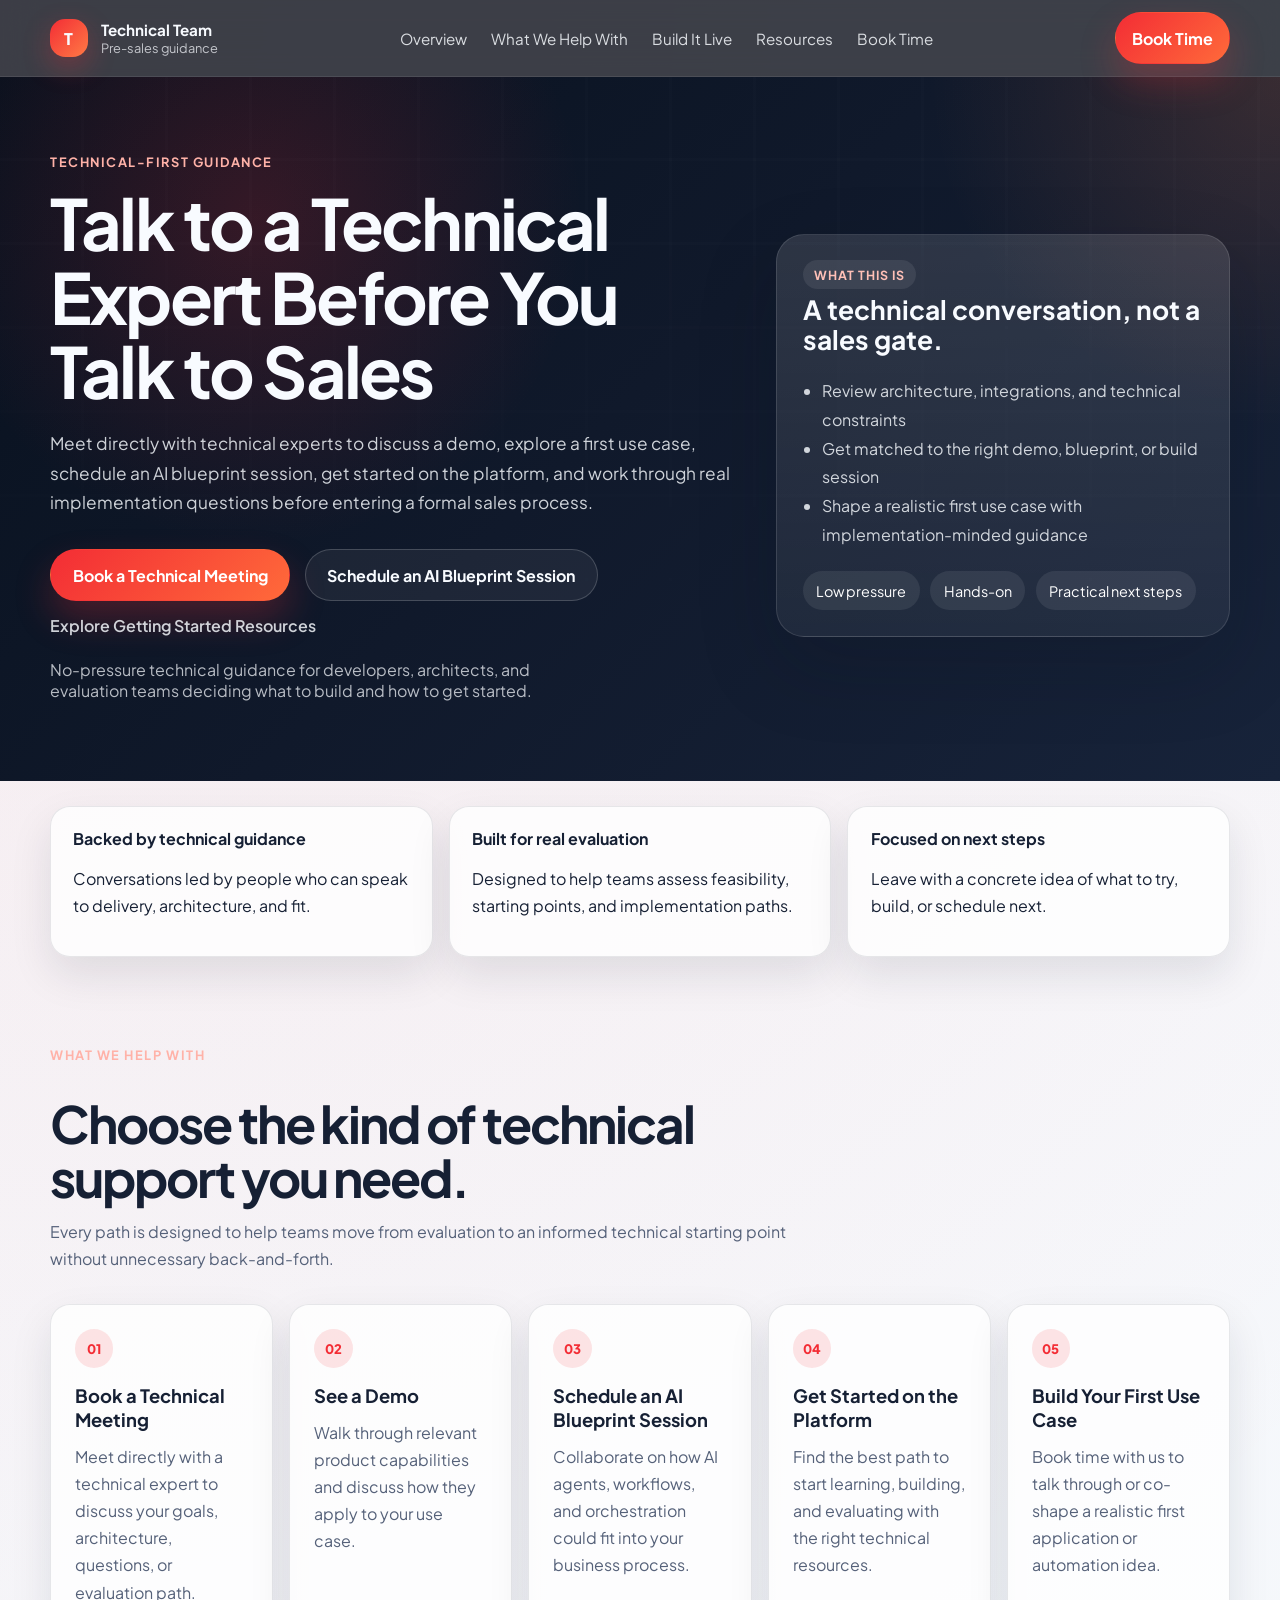
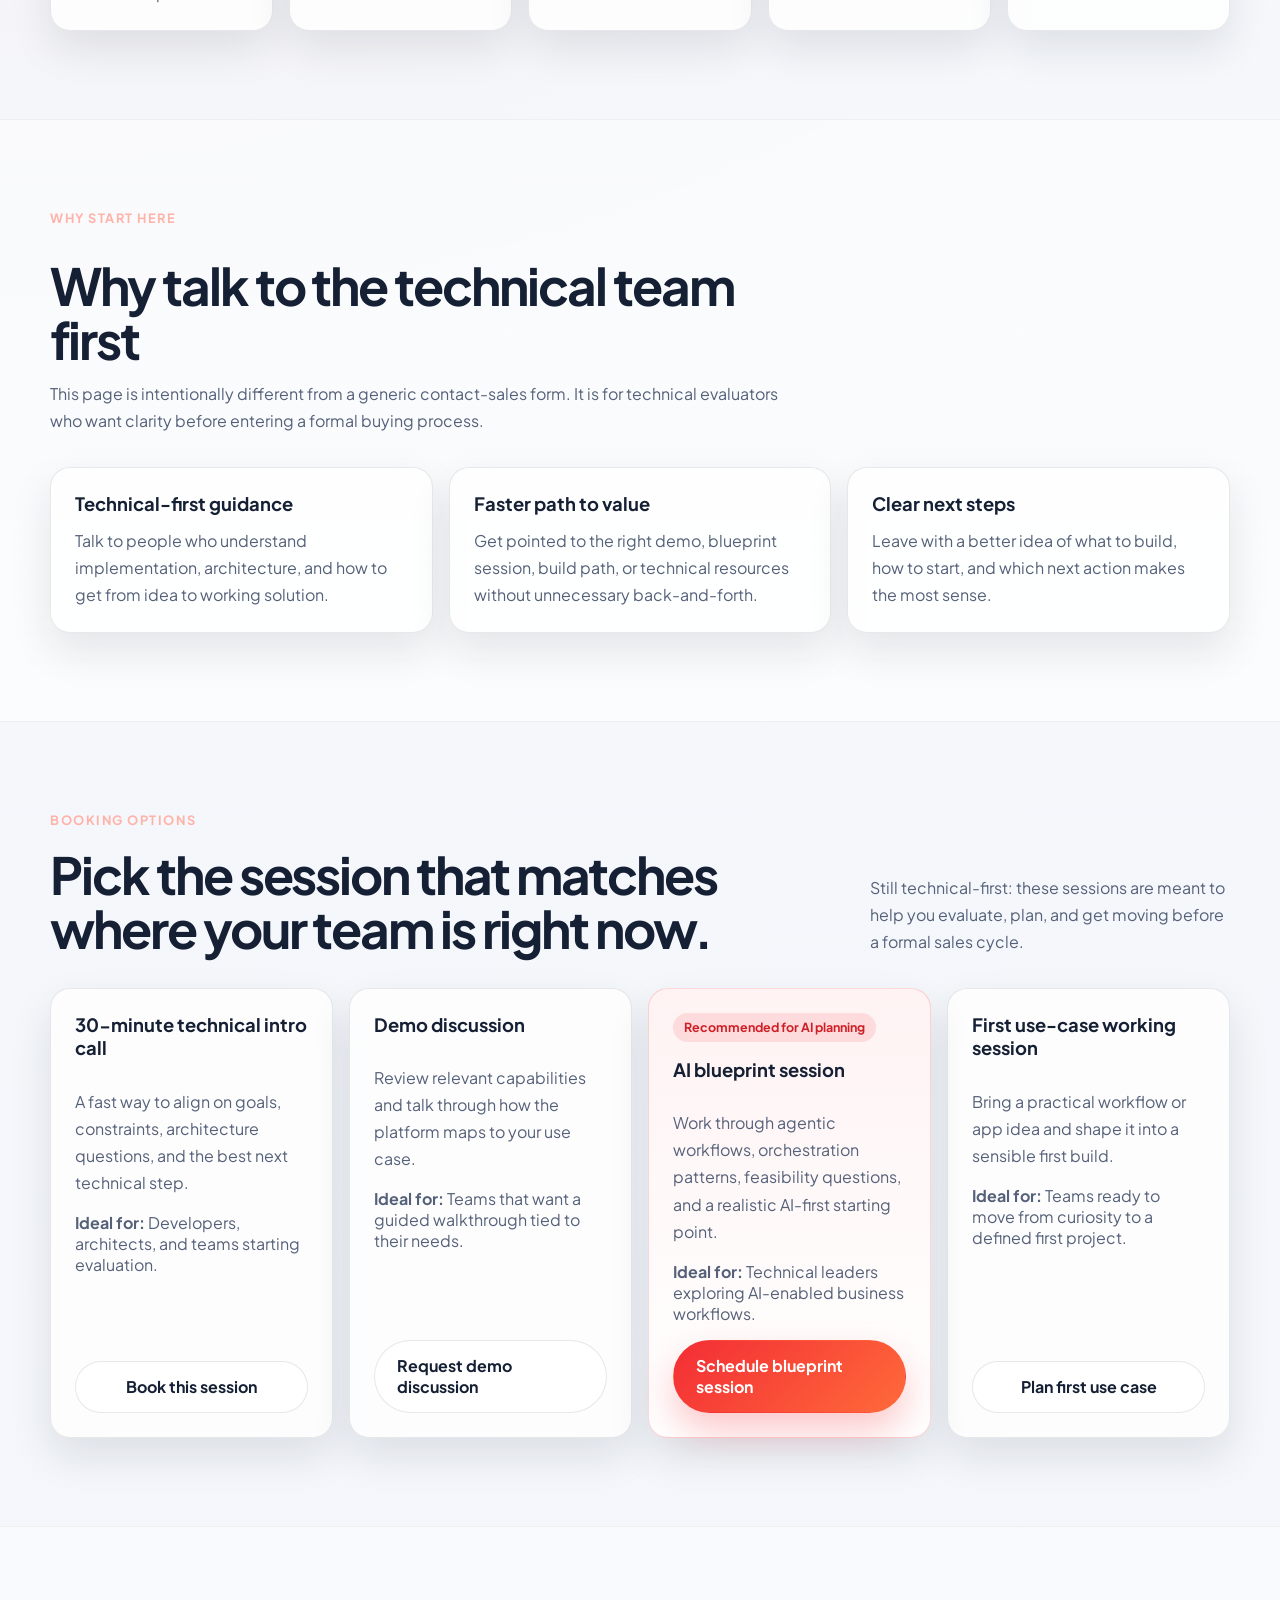
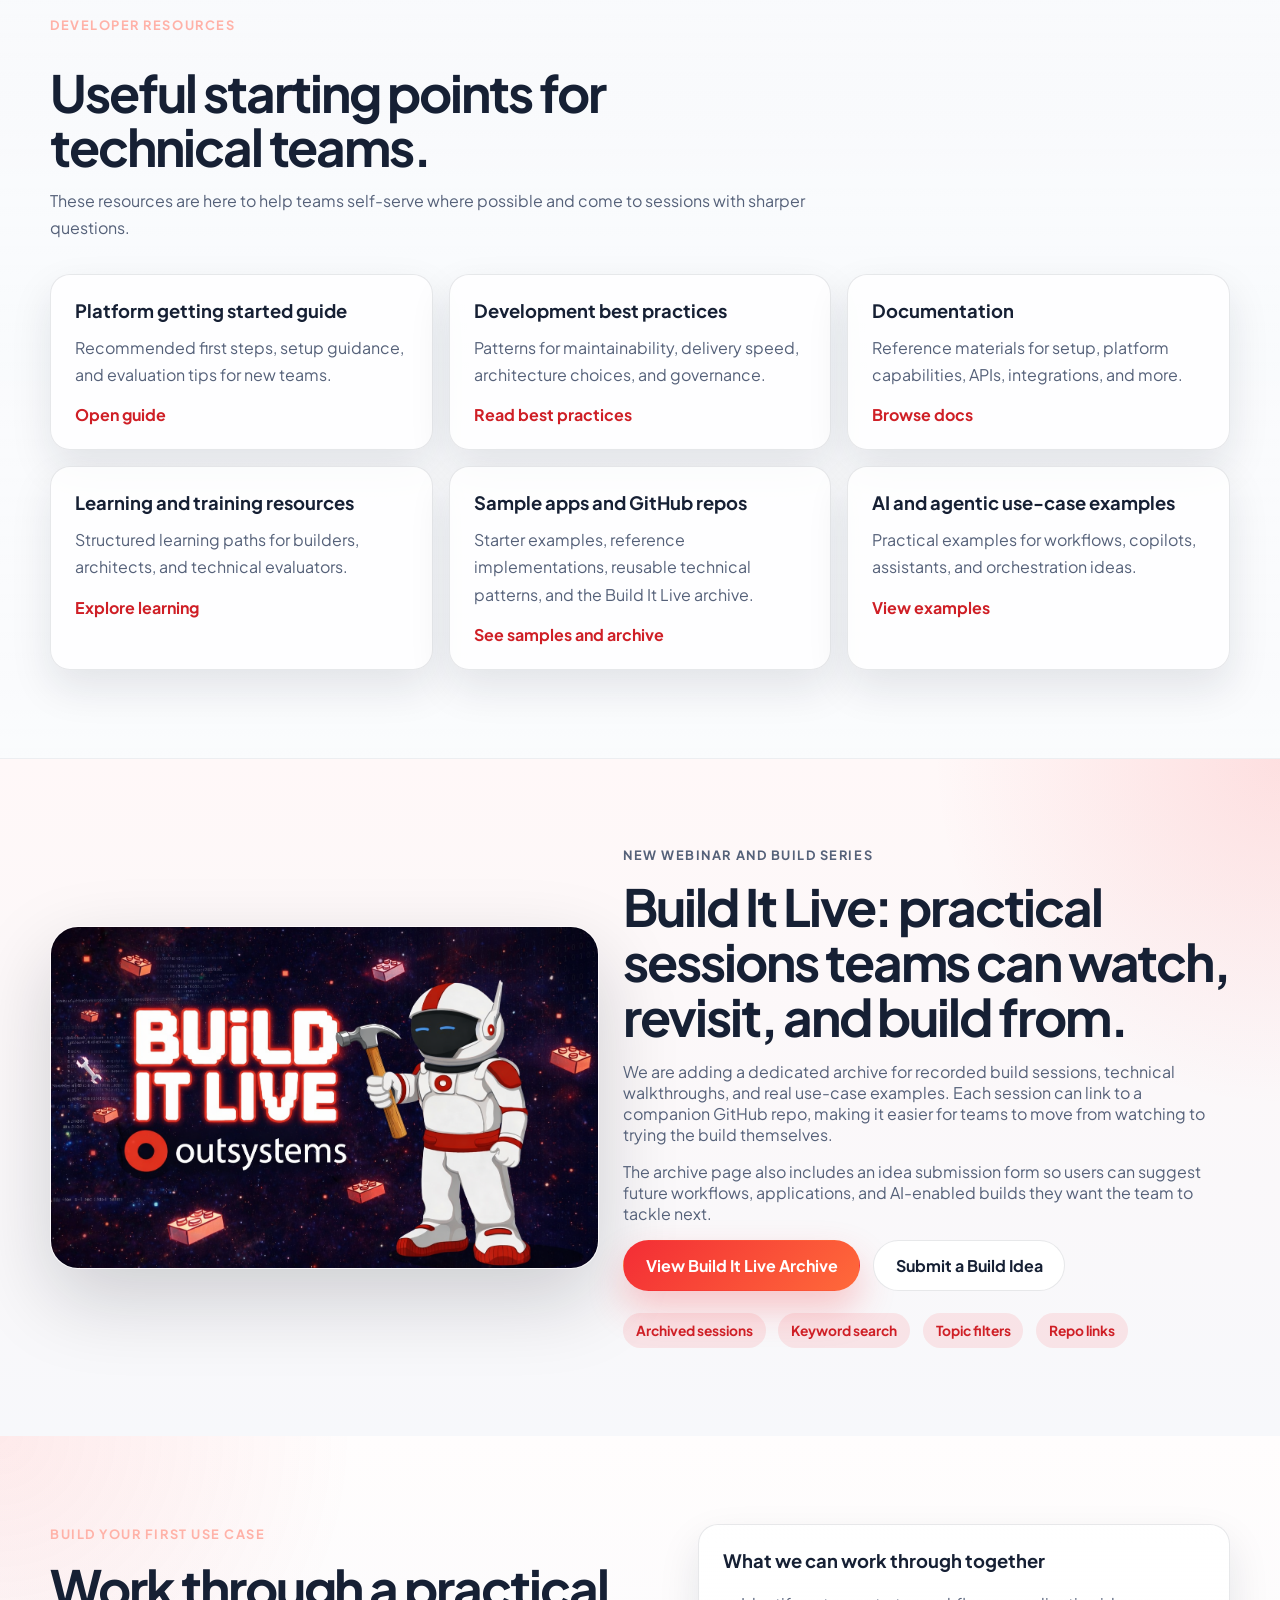
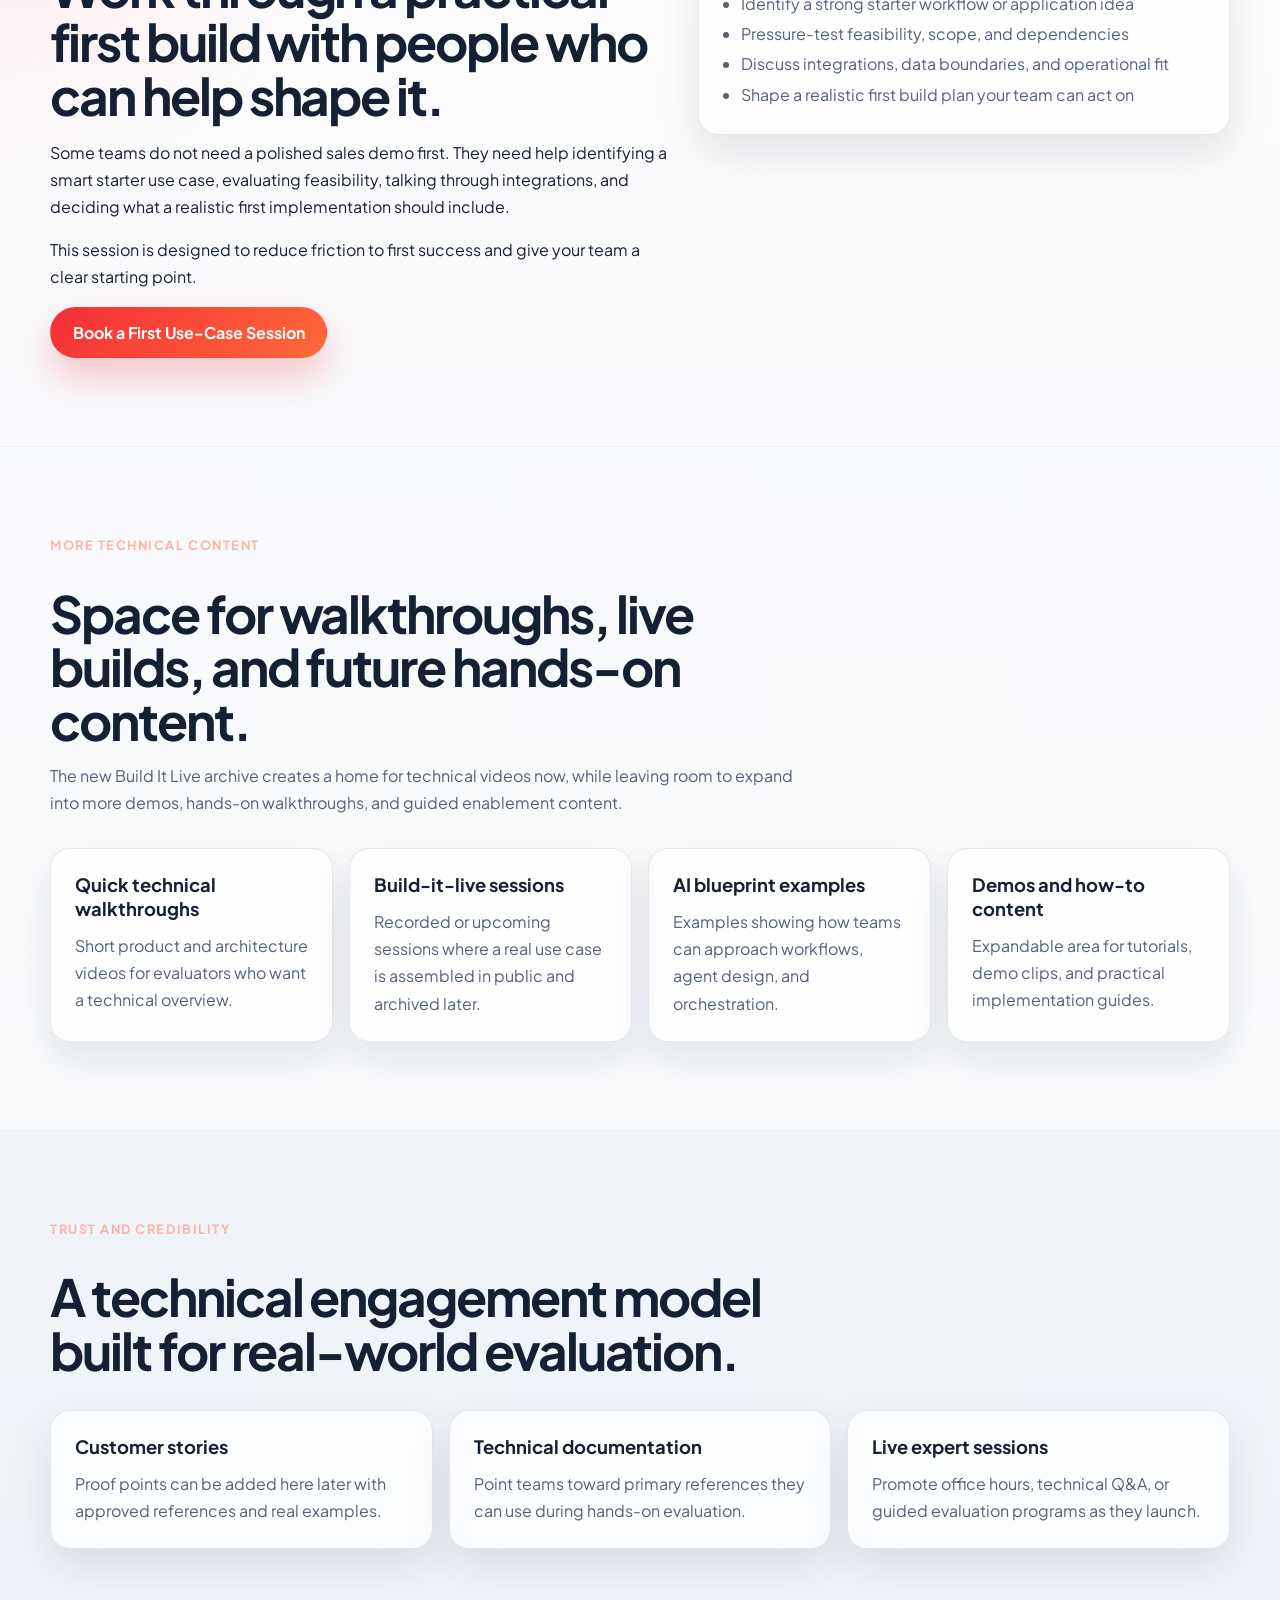
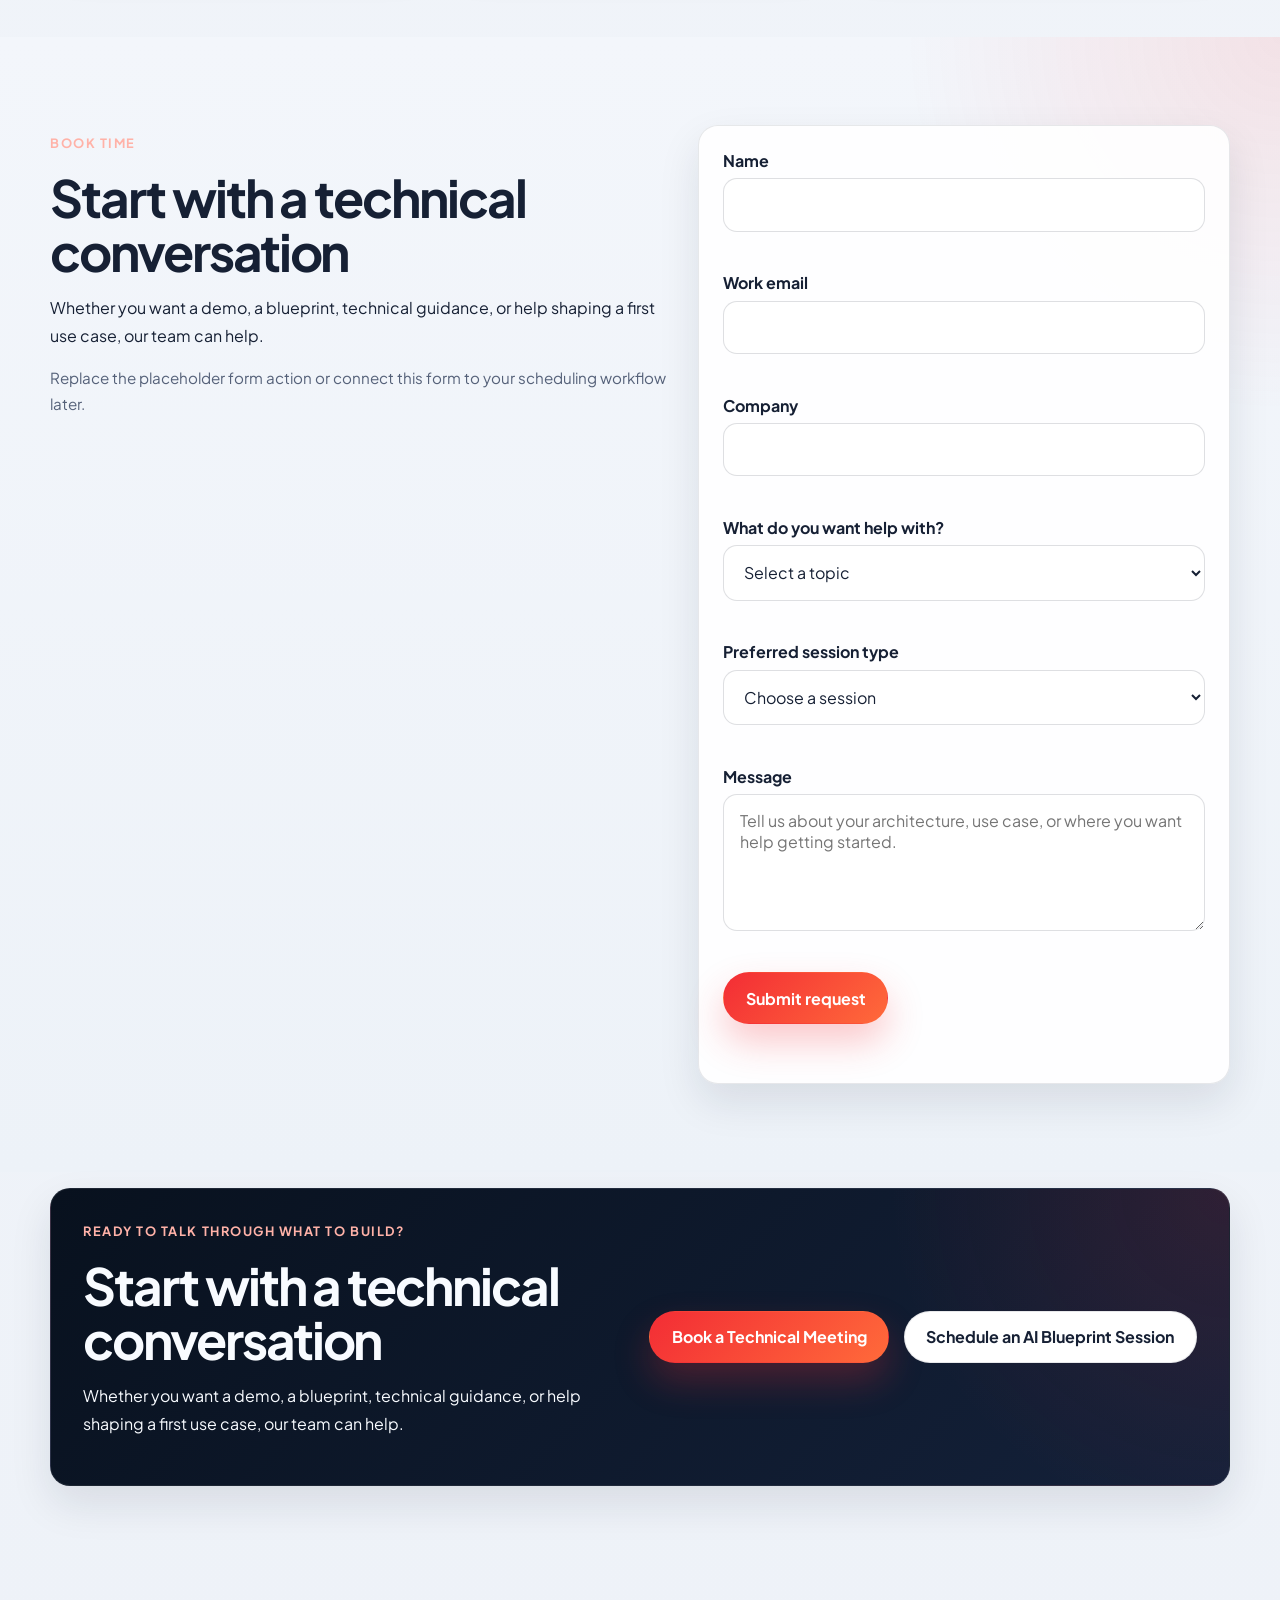
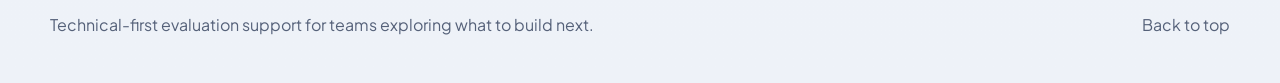
==== commit 2d3c7820: "Refine resource grid links" ====
--- a/index.html
+++ b/index.html
@@ -272,12 +272,6 @@
 
           <div class="resource-grid">
             <!-- Replace placeholder links below with real resource destinations. -->
-            <a class="resource-card" href="archive.html">
-              <h3>Build It Live archive</h3>
-              <p>Browse archived build sessions, filter by topic, and submit ideas for the next practical build.</p>
-              <span>Open archive</span>
-            </a>
-
             <a class="resource-card" href="#resource-getting-started">
               <h3>Platform getting started guide</h3>
               <p>Recommended first steps, setup guidance, and evaluation tips for new teams.</p>
@@ -302,10 +296,10 @@
               <span>Explore learning</span>
             </a>
 
-            <a class="resource-card" href="#resource-samples">
+            <a class="resource-card" href="archive.html">
               <h3>Sample apps and GitHub repos</h3>
-              <p>Starter examples, reference implementations, and reusable technical patterns.</p>
-              <span>See samples</span>
+              <p>Starter examples, reference implementations, reusable technical patterns, and the Build It Live archive.</p>
+              <span>See samples and archive</span>
             </a>
 
             <a class="resource-card" href="#resource-ai-examples">
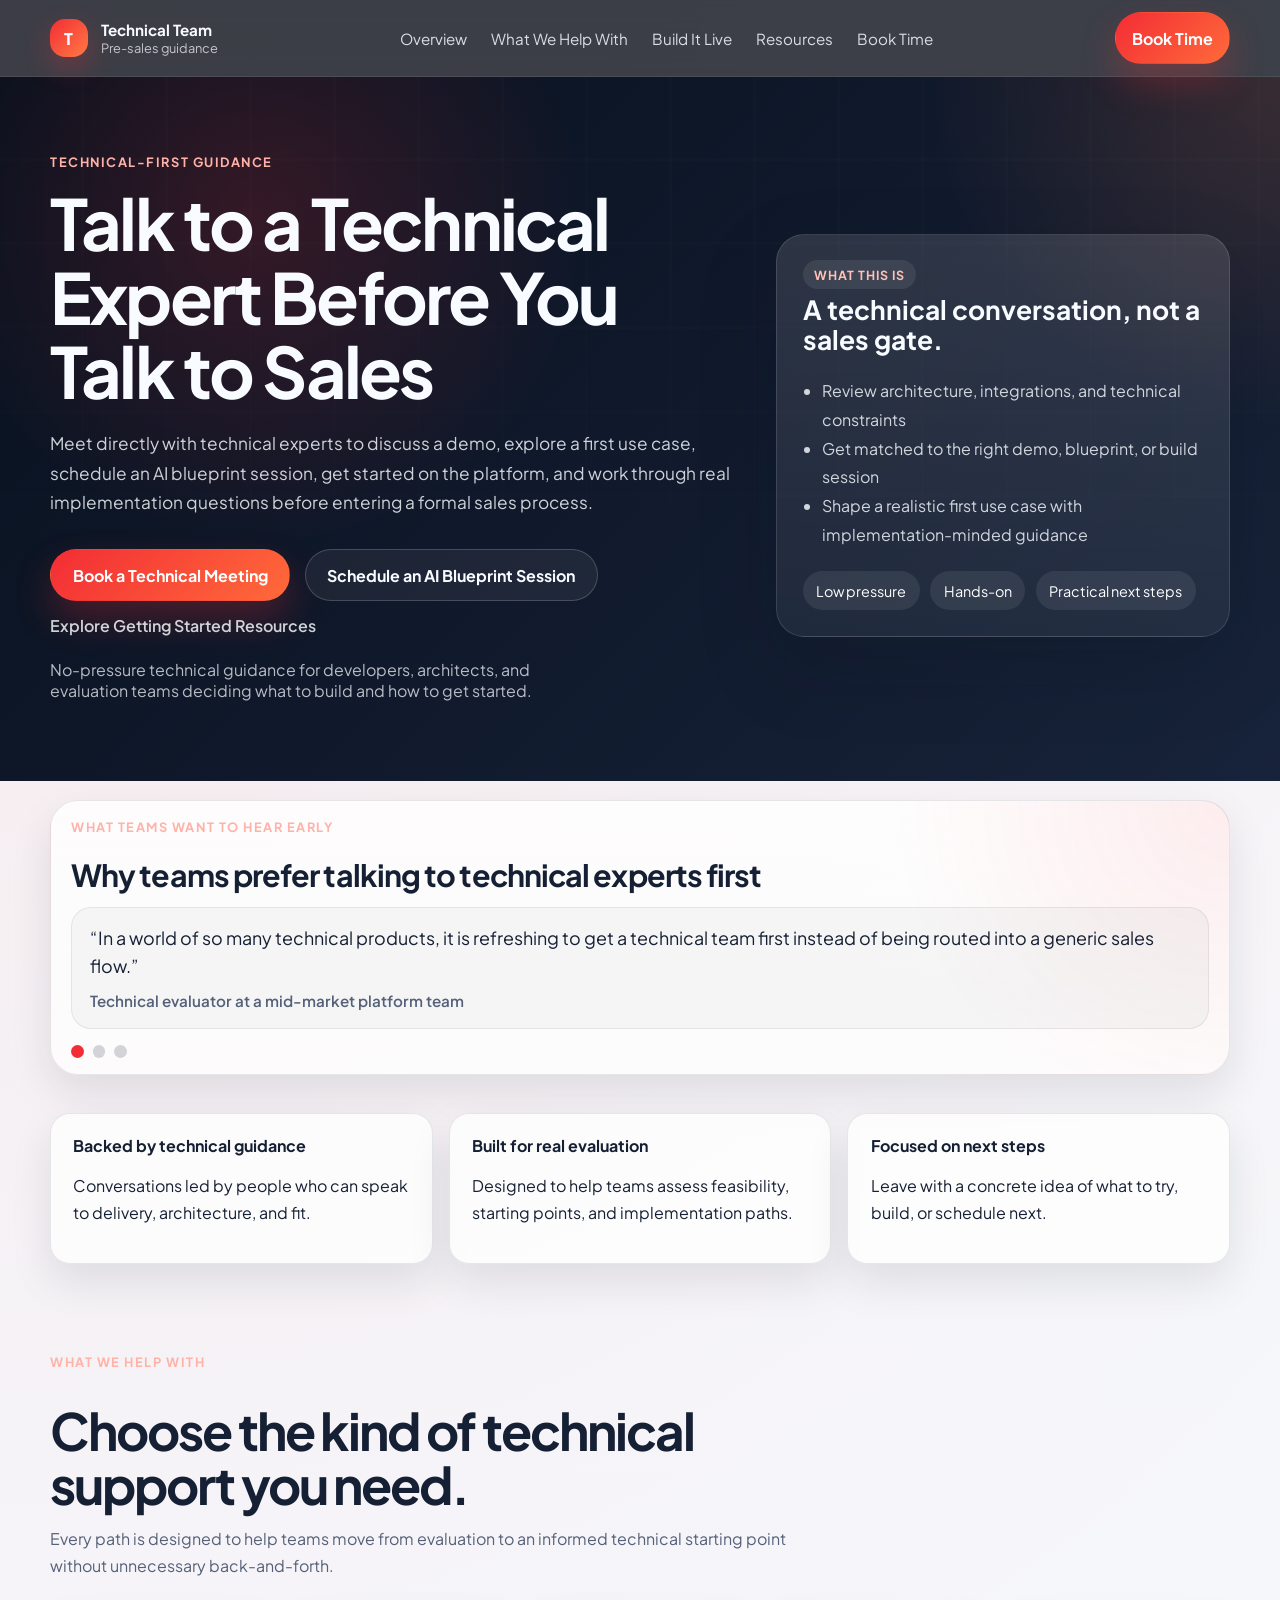
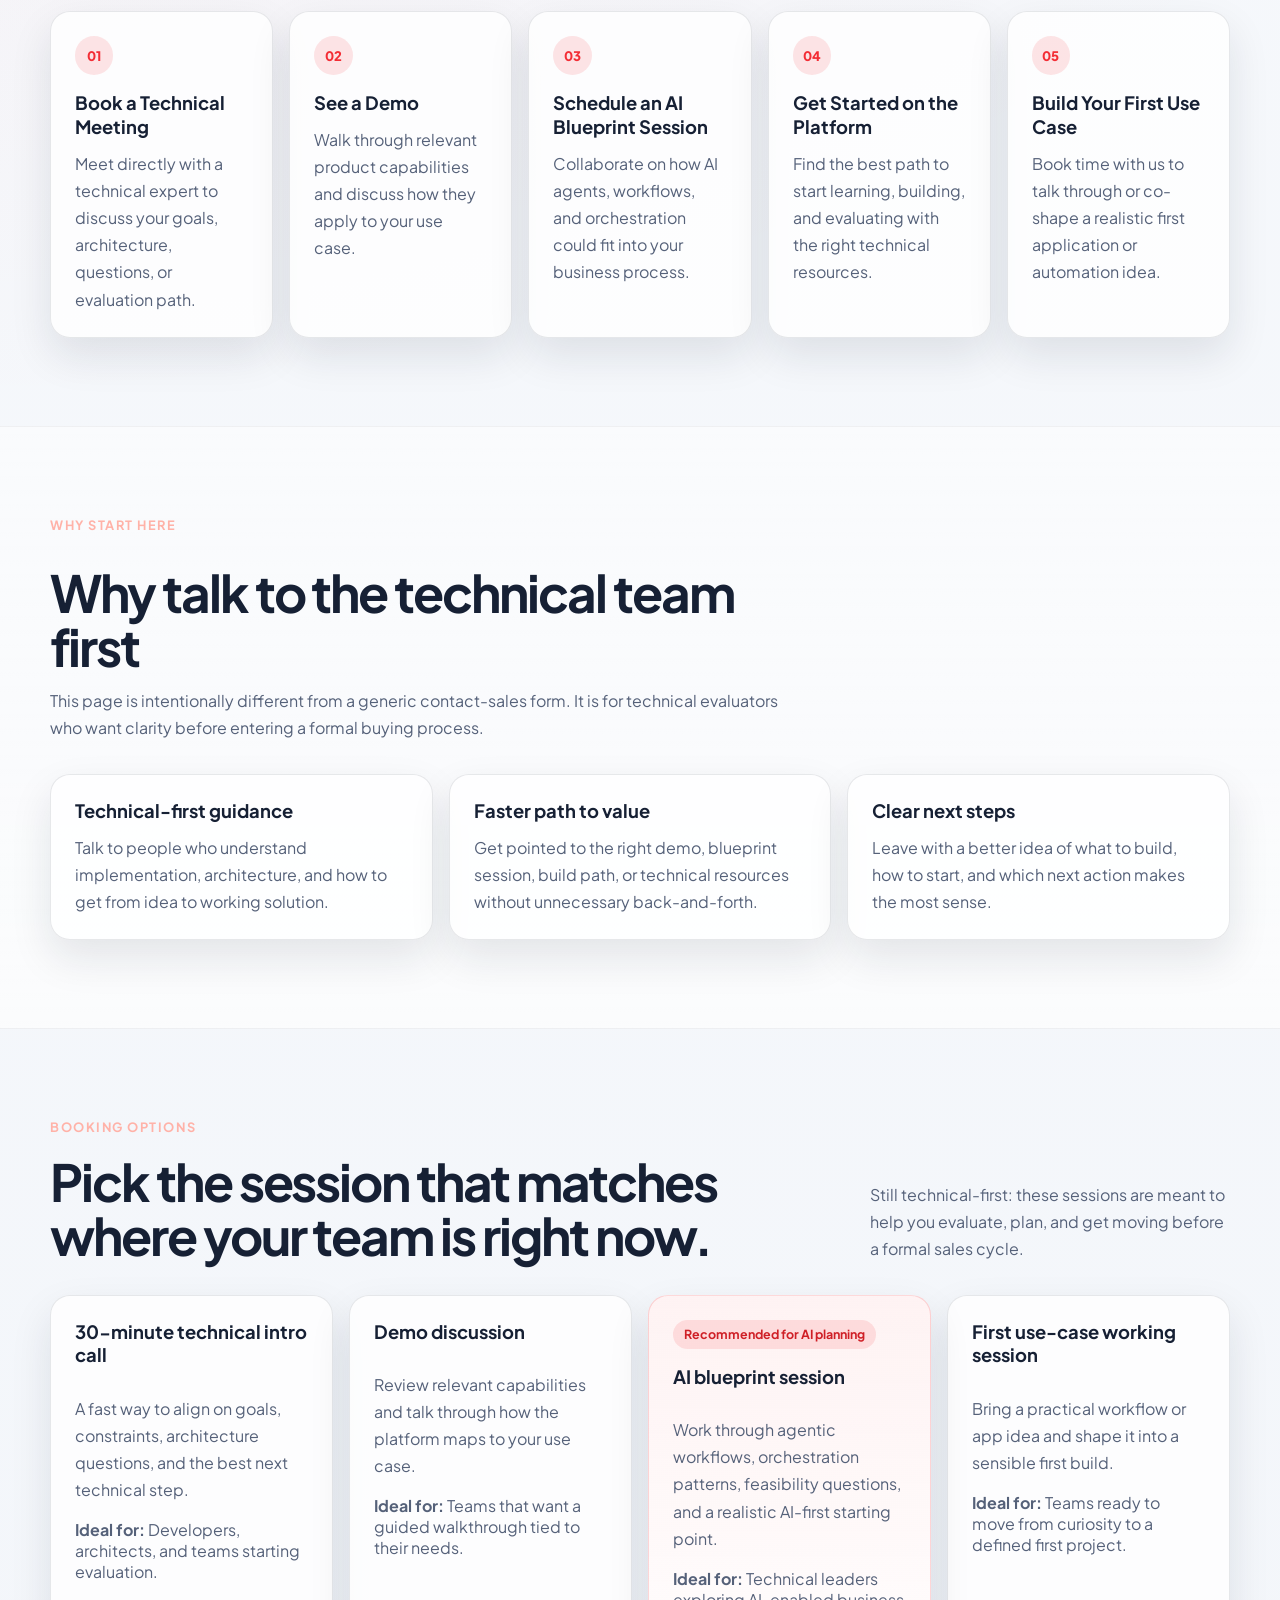
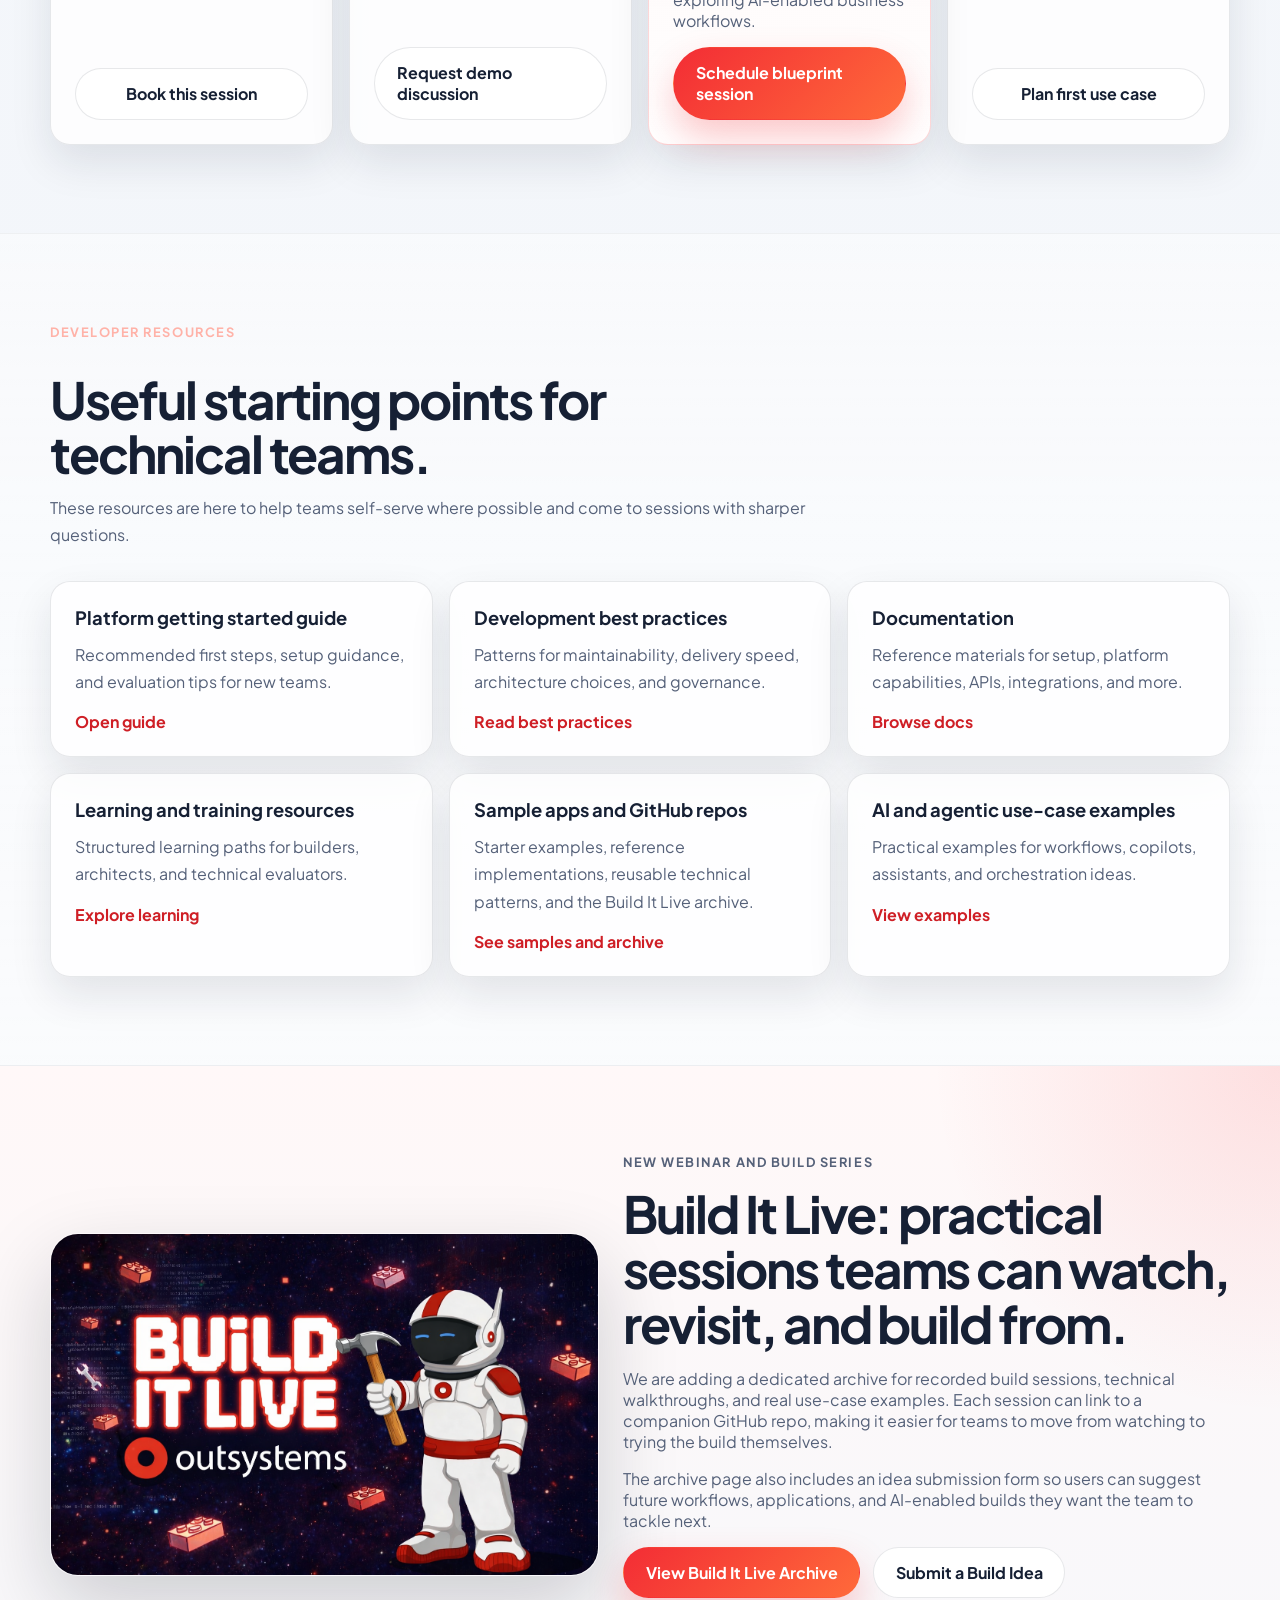
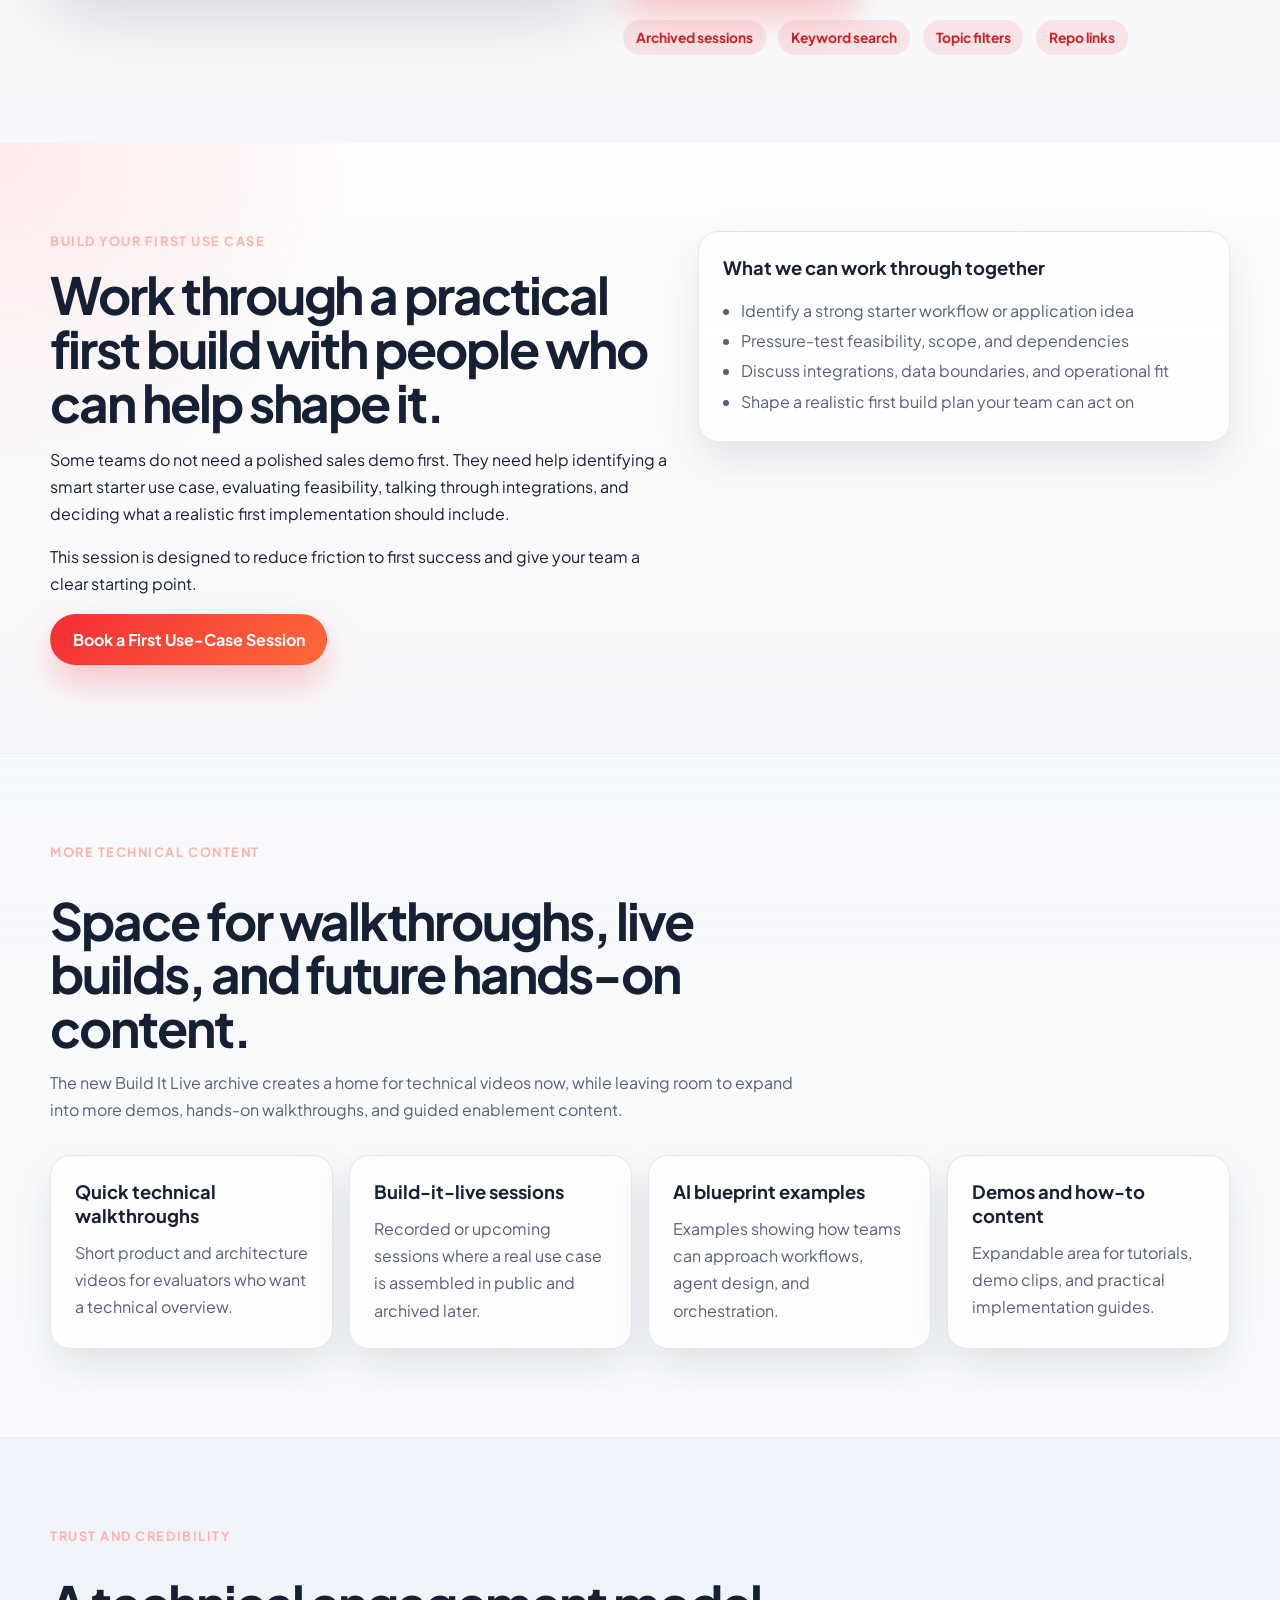
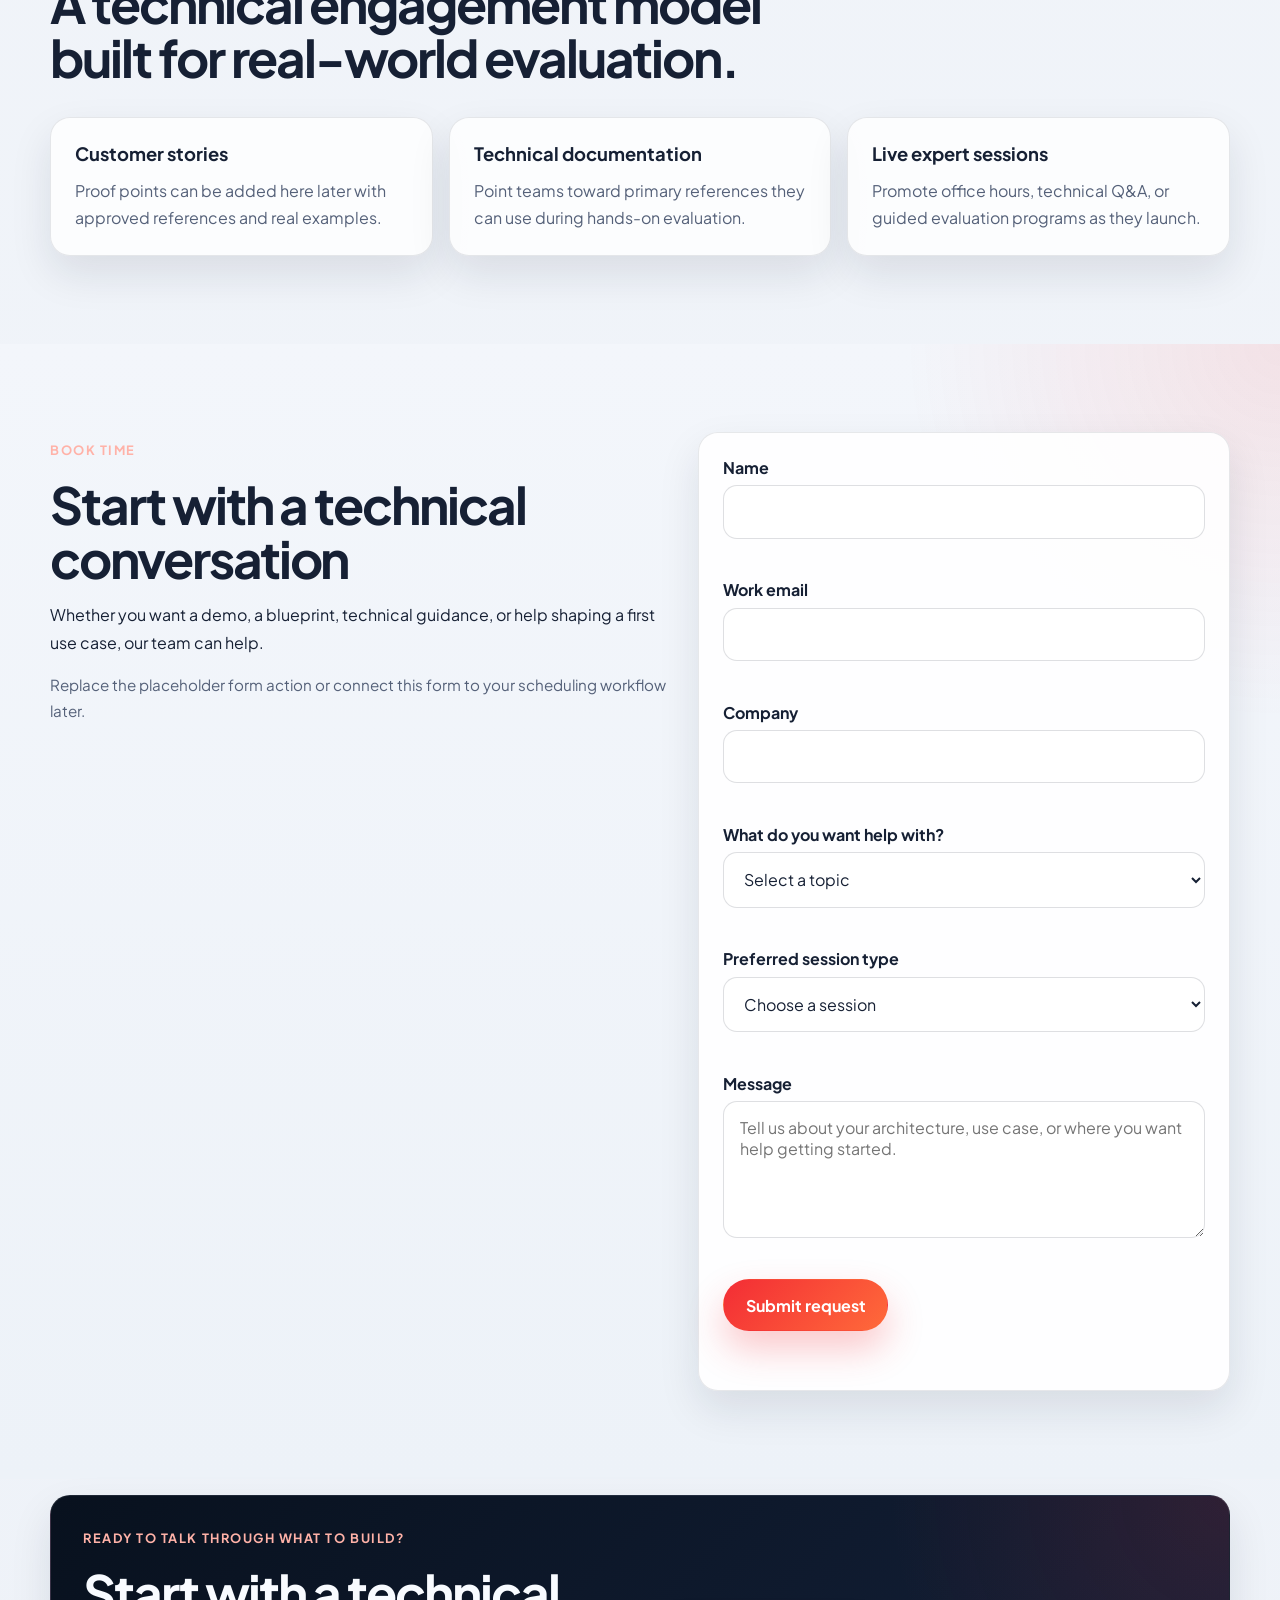
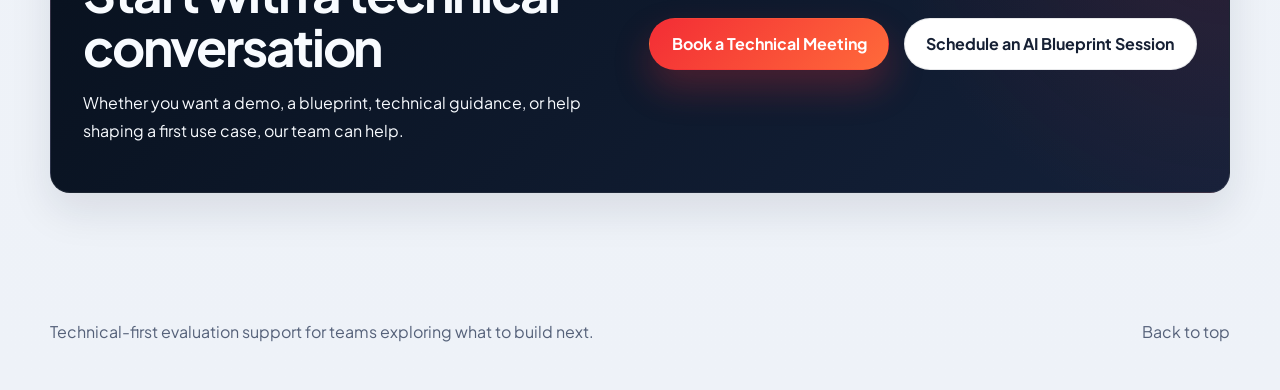
==== commit 7425ffa8: "Add rotating testimonial proof section" ====
--- a/index.html
+++ b/index.html
@@ -87,6 +87,46 @@
         </div>
       </section>
 
+      <section class="section compact-section testimonial-section" aria-labelledby="testimonial-heading">
+        <div class="container">
+          <div class="testimonial-shell">
+            <div class="testimonial-heading">
+              <p class="eyebrow">What teams want to hear early</p>
+              <h2 id="testimonial-heading">Why teams prefer talking to technical experts first</h2>
+            </div>
+
+            <div class="testimonial-rotator" aria-live="polite">
+              <article class="testimonial-card is-active" data-testimonial-card>
+                <p class="testimonial-quote">
+                  “In a world of so many technical products, it is refreshing to get a technical team first instead of being routed into a generic sales flow.”
+                </p>
+                <p class="testimonial-meta">Technical evaluator at a mid-market platform team</p>
+              </article>
+
+              <article class="testimonial-card" data-testimonial-card>
+                <p class="testimonial-quote">
+                  “The most useful part was getting straight answers on architecture, integrations, and where to start without a lot of unnecessary back-and-forth.”
+                </p>
+                <p class="testimonial-meta">Enterprise architect evaluating a first internal use case</p>
+              </article>
+
+              <article class="testimonial-card" data-testimonial-card>
+                <p class="testimonial-quote">
+                  “It felt more like a working session than a sales conversation. We left with a clearer first build and the right next technical step.”
+                </p>
+                <p class="testimonial-meta">Developer lead exploring automation and AI workflows</p>
+              </article>
+            </div>
+
+            <div class="testimonial-dots" aria-label="Testimonial rotation">
+              <button class="testimonial-dot is-active" type="button" aria-label="Show testimonial 1" data-testimonial-dot></button>
+              <button class="testimonial-dot" type="button" aria-label="Show testimonial 2" data-testimonial-dot></button>
+              <button class="testimonial-dot" type="button" aria-label="Show testimonial 3" data-testimonial-dot></button>
+            </div>
+          </div>
+        </div>
+      </section>
+
       <section class="section compact-section">
         <div class="container trust-strip" aria-label="Key trust statements">
           <article>
--- a/styles.css
+++ b/styles.css
@@ -392,6 +392,92 @@
   font-size: 1rem;
 }
 
+.testimonial-section {
+  padding-top: 1.2rem;
+  padding-bottom: 0.8rem;
+}
+
+.testimonial-shell {
+  display: grid;
+  gap: 1rem;
+  padding: 1.15rem 1.25rem 1rem;
+  border-radius: var(--radius-xl);
+  border: 1px solid var(--border);
+  background:
+    radial-gradient(circle at right top, rgba(243, 45, 53, 0.08), transparent 28%),
+    linear-gradient(180deg, rgba(255, 255, 255, 0.82), rgba(255, 255, 255, 0.74));
+  box-shadow: var(--shadow-md);
+}
+
+.testimonial-heading {
+  display: grid;
+  gap: 0.4rem;
+  max-width: 700px;
+}
+
+.testimonial-heading h2 {
+  margin: 0;
+  font-size: clamp(1.35rem, 2.4vw, 1.9rem);
+  line-height: 1.1;
+  letter-spacing: -0.03em;
+}
+
+.testimonial-rotator {
+  position: relative;
+  min-height: 122px;
+}
+
+.testimonial-card {
+  position: absolute;
+  inset: 0;
+  padding: 1rem 1.1rem;
+  border-radius: var(--radius-lg);
+  border: 1px solid rgba(22, 32, 52, 0.08);
+  background: rgba(22, 32, 52, 0.03);
+  opacity: 0;
+  transform: translateY(10px);
+  transition: opacity 220ms ease, transform 220ms ease;
+  pointer-events: none;
+}
+
+.testimonial-card.is-active {
+  opacity: 1;
+  transform: translateY(0);
+  pointer-events: auto;
+}
+
+.testimonial-quote {
+  margin: 0;
+  font-size: clamp(0.98rem, 1.45vw, 1.12rem);
+  line-height: 1.55;
+  color: var(--text);
+}
+
+.testimonial-meta {
+  margin: 0.7rem 0 0;
+  color: var(--text-soft);
+  font-weight: 600;
+  font-size: 0.95rem;
+}
+
+.testimonial-dots {
+  display: flex;
+  gap: 0.55rem;
+}
+
+.testimonial-dot {
+  width: 0.8rem;
+  height: 0.8rem;
+  border: 0;
+  border-radius: 999px;
+  background: rgba(22, 32, 52, 0.18);
+  cursor: pointer;
+}
+
+.testimonial-dot.is-active {
+  background: var(--accent);
+}
+
 .section-heading {
   display: grid;
   gap: 0.85rem;
@@ -1382,6 +1468,10 @@
     justify-self: start;
   }
 
+  .testimonial-rotator {
+    min-height: 160px;
+  }
+
   .card-grid-five,
   .booking-grid,
   .archive-grid,
@@ -1414,6 +1504,10 @@
     padding: 4rem 0;
   }
 
+  .testimonial-rotator {
+    min-height: 185px;
+  }
+
   .hero-actions,
   .final-cta-actions,
   .build-live-actions {
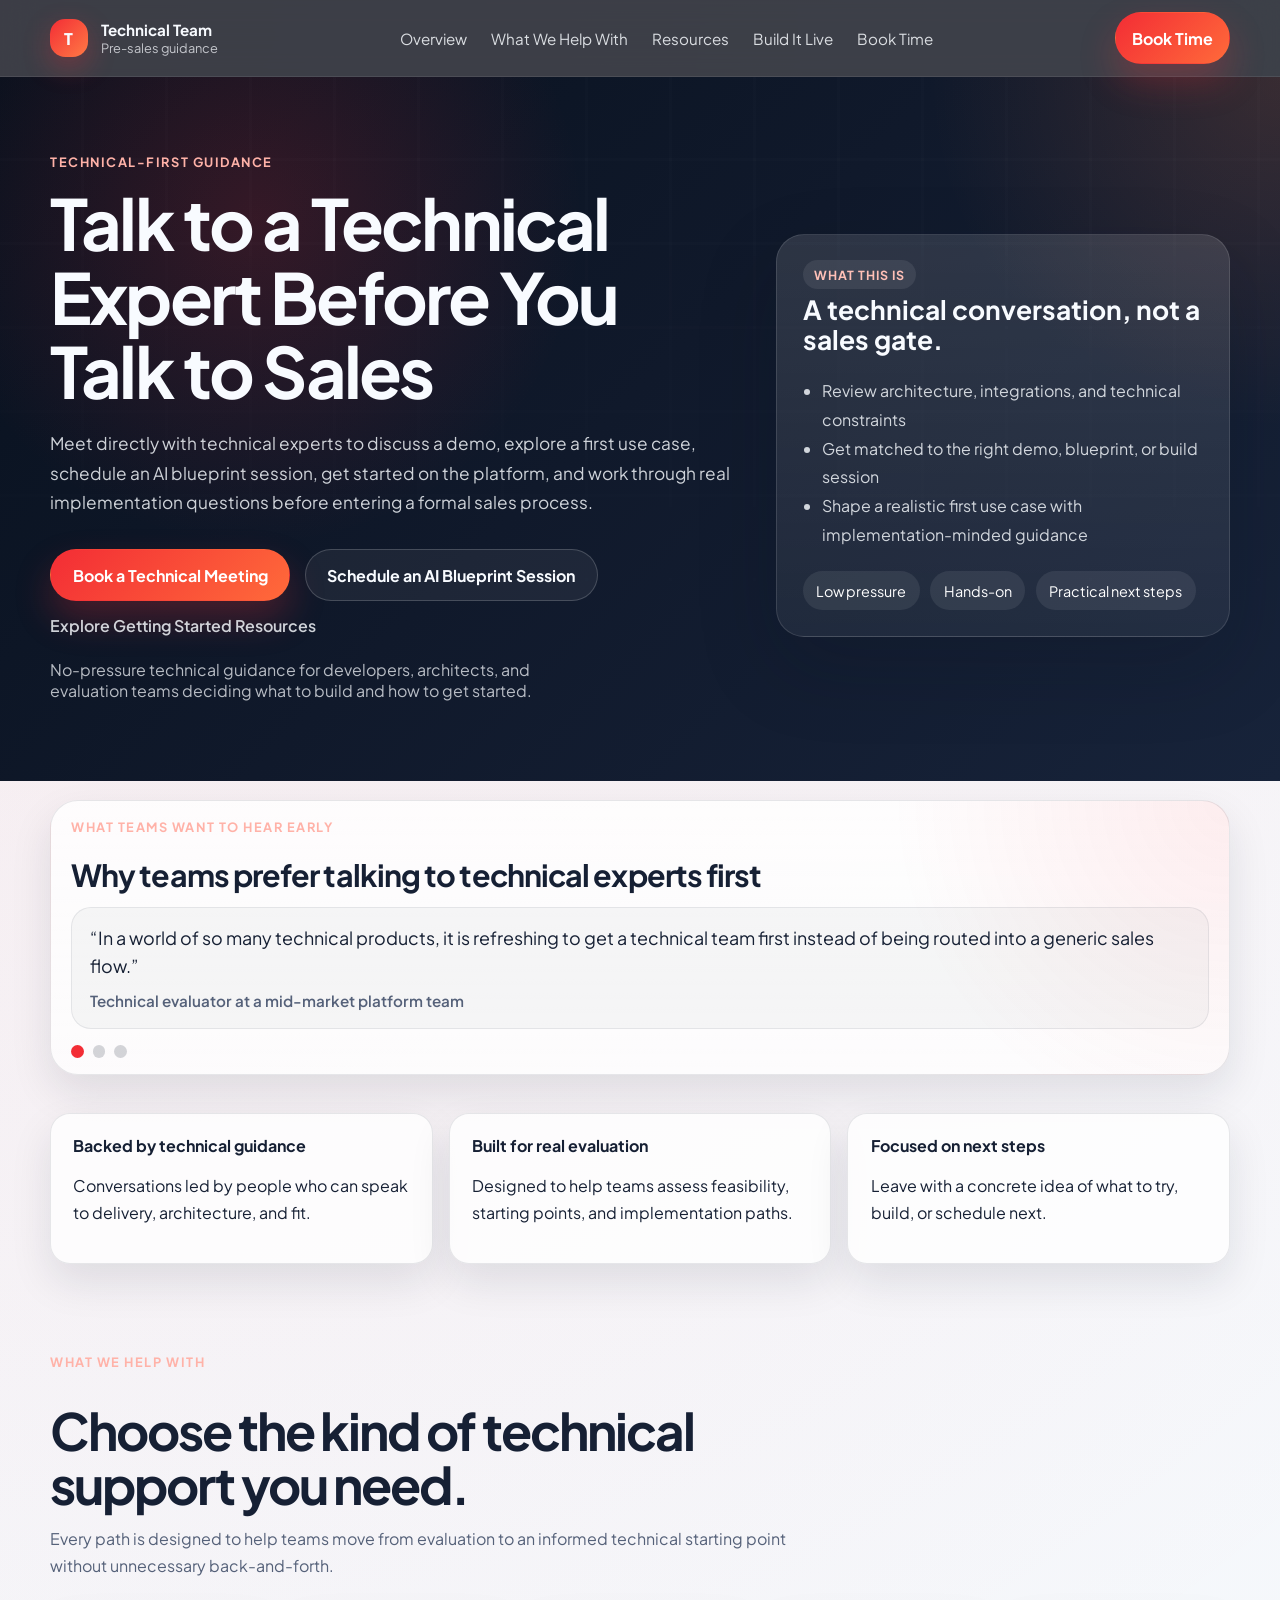
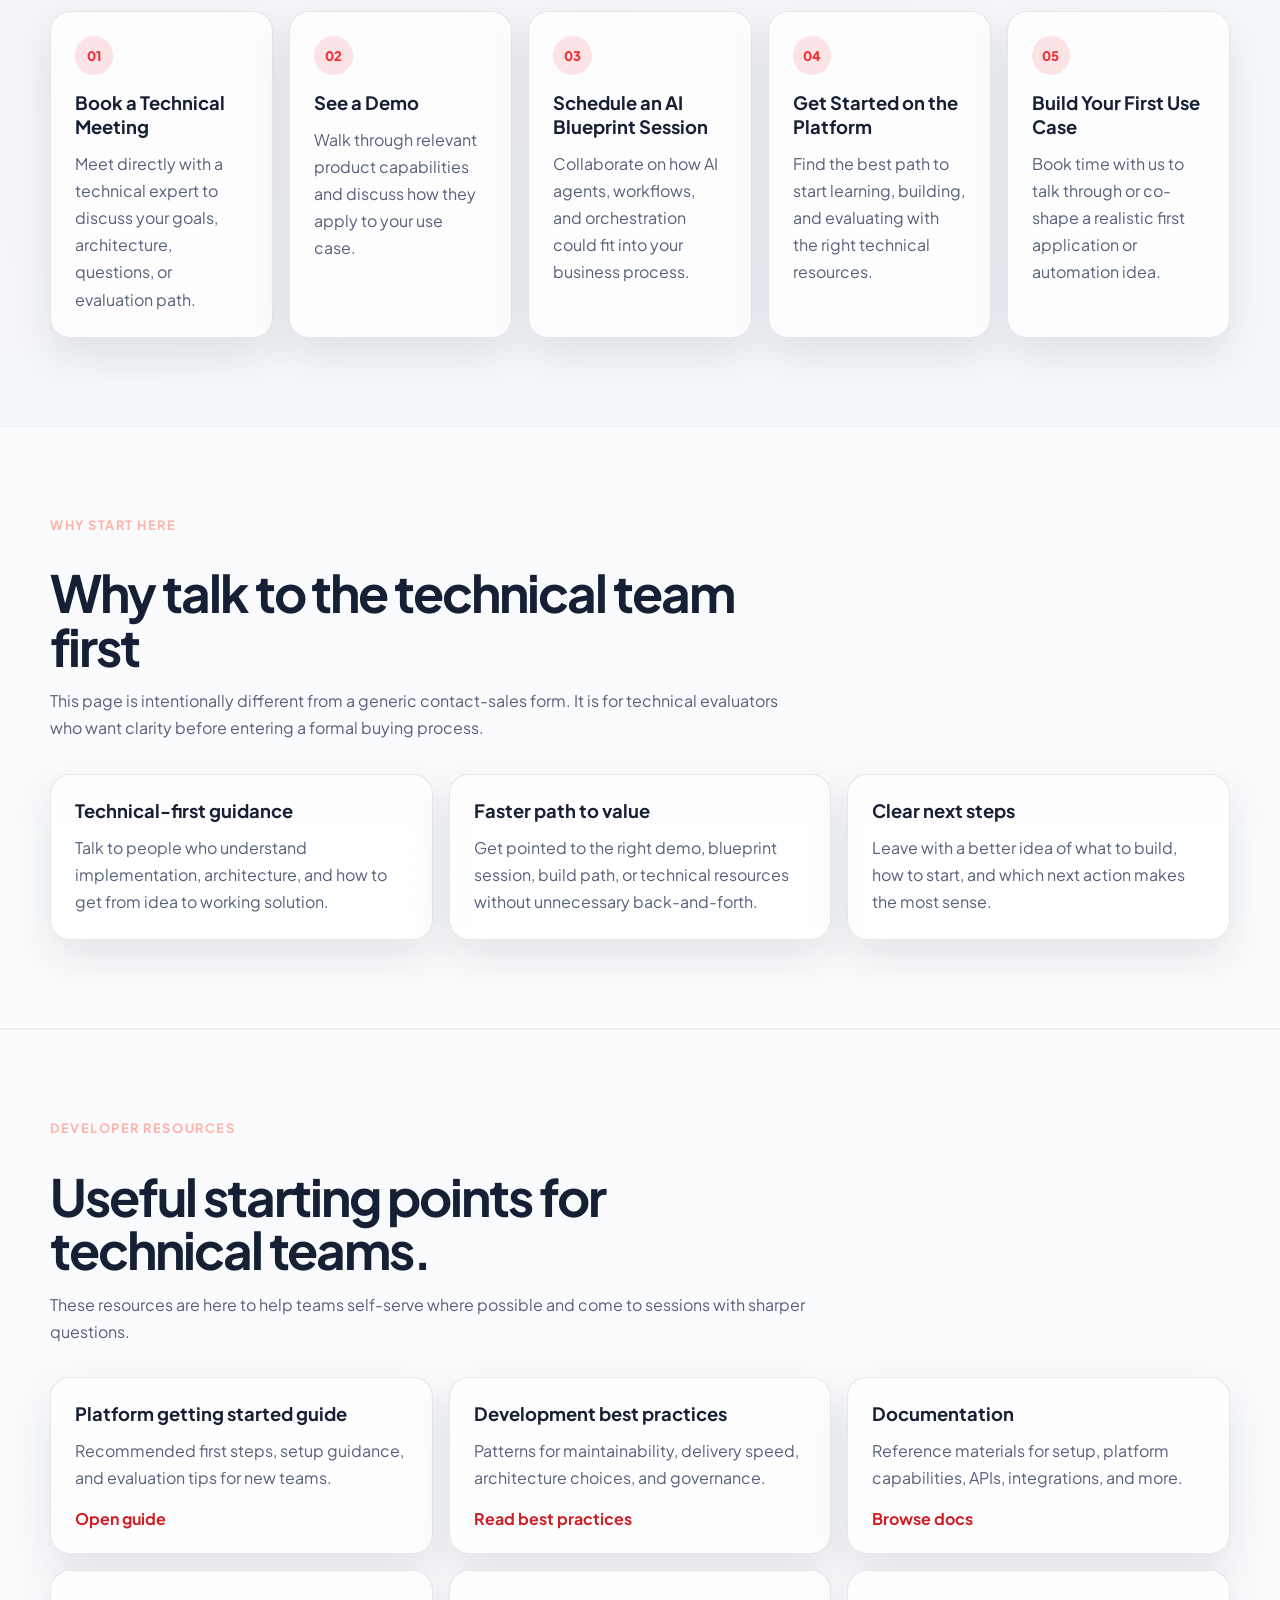
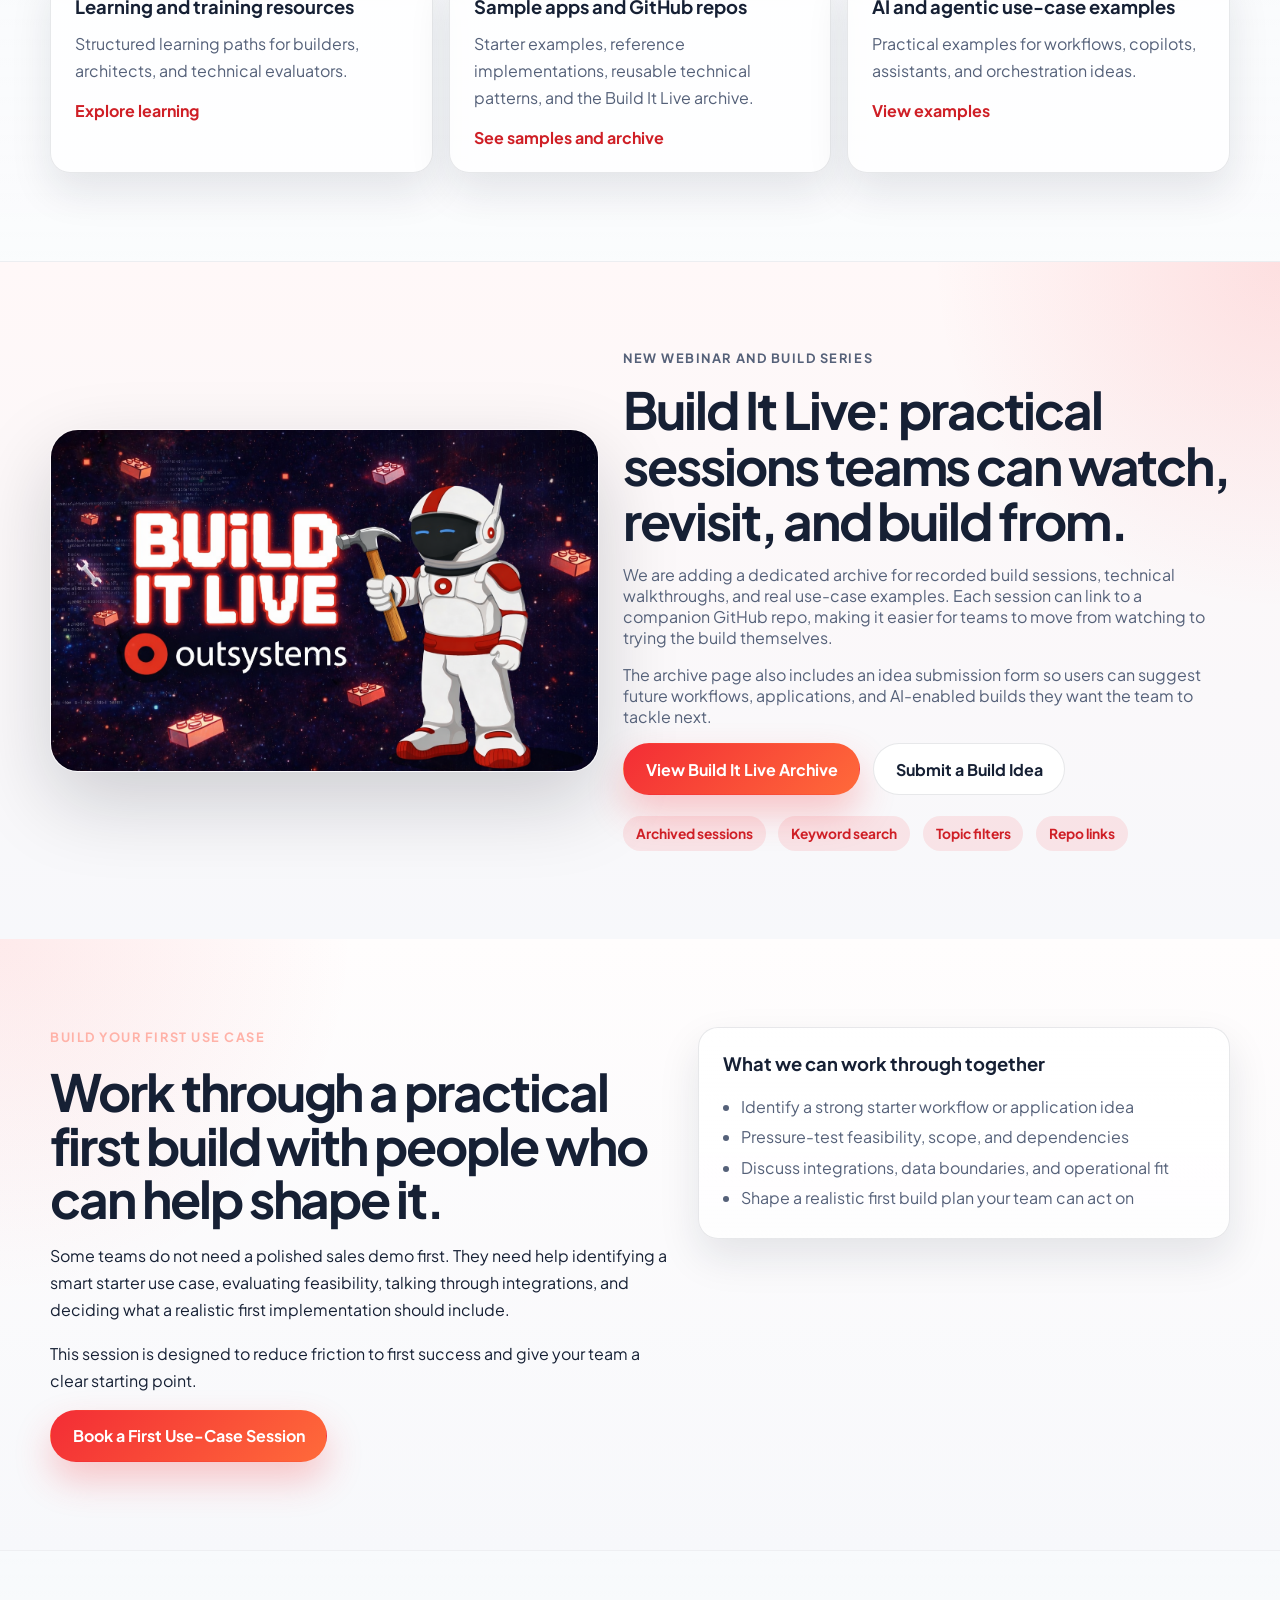
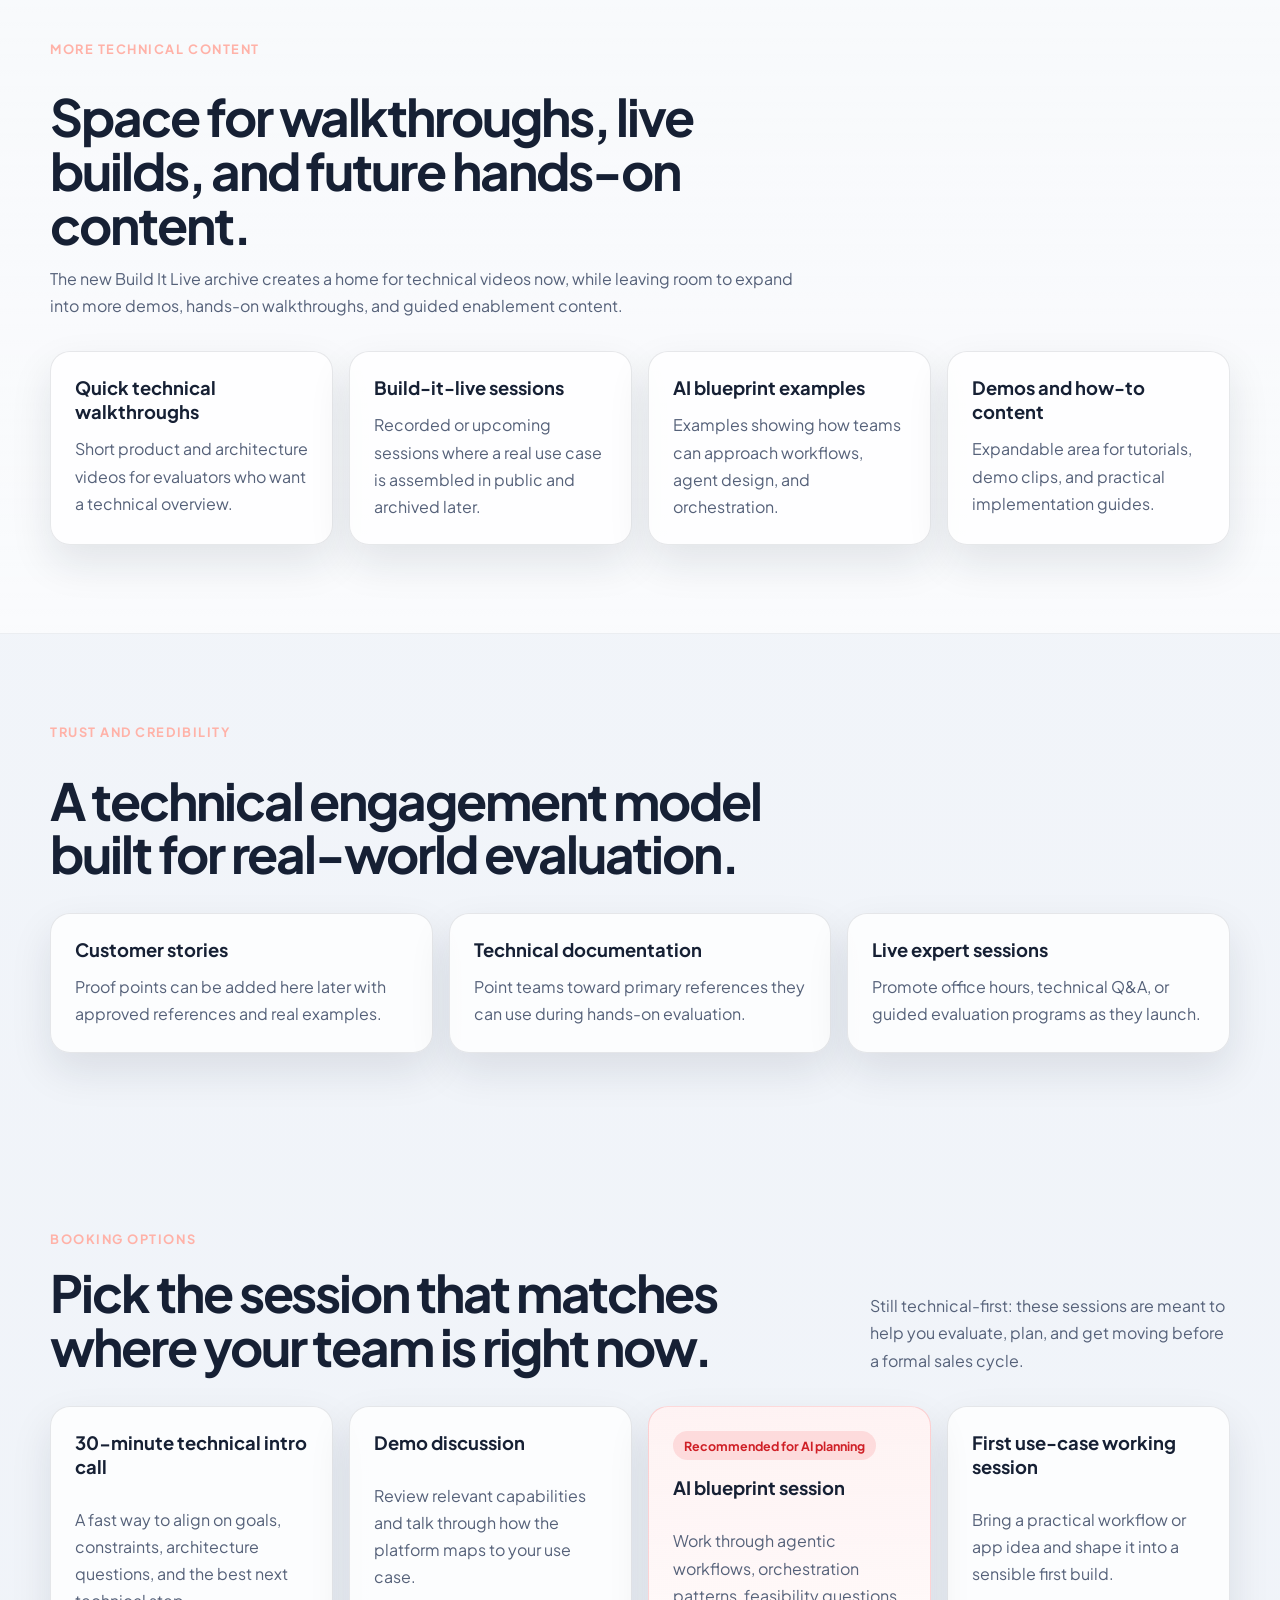
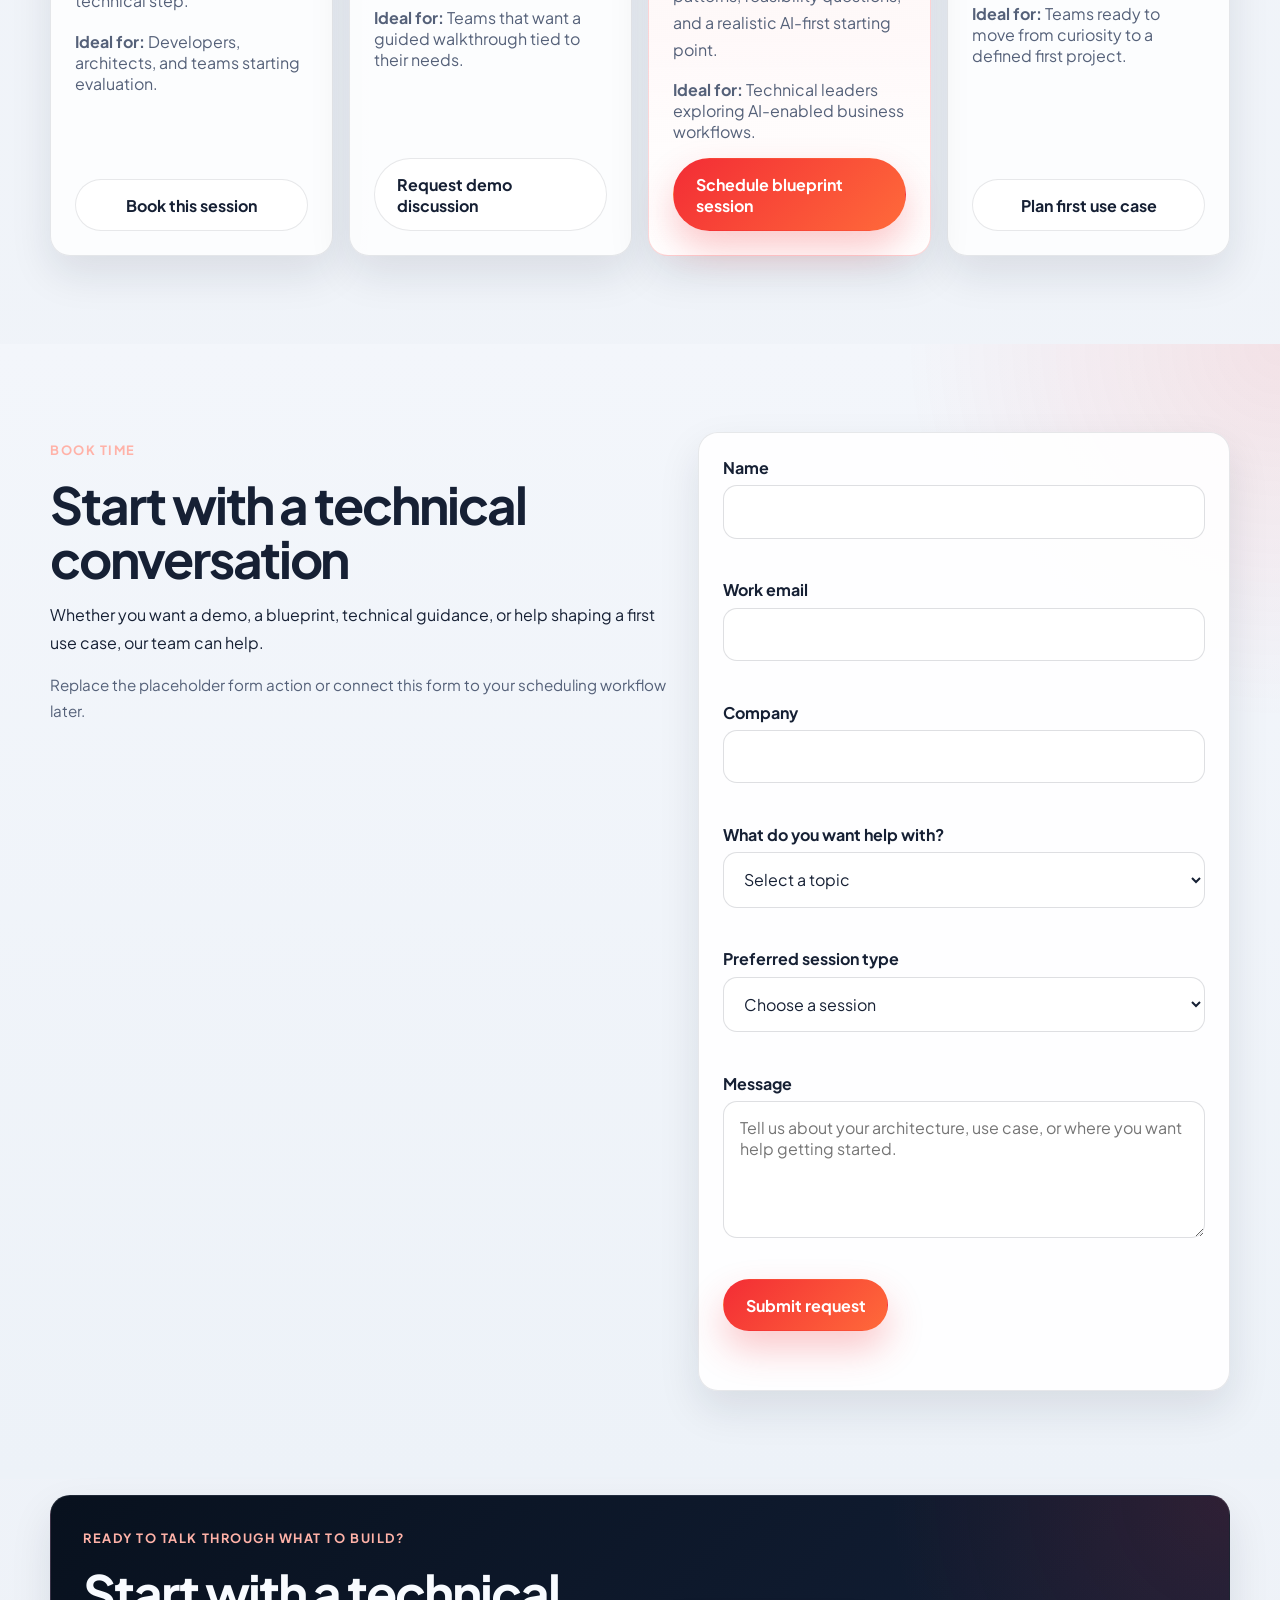
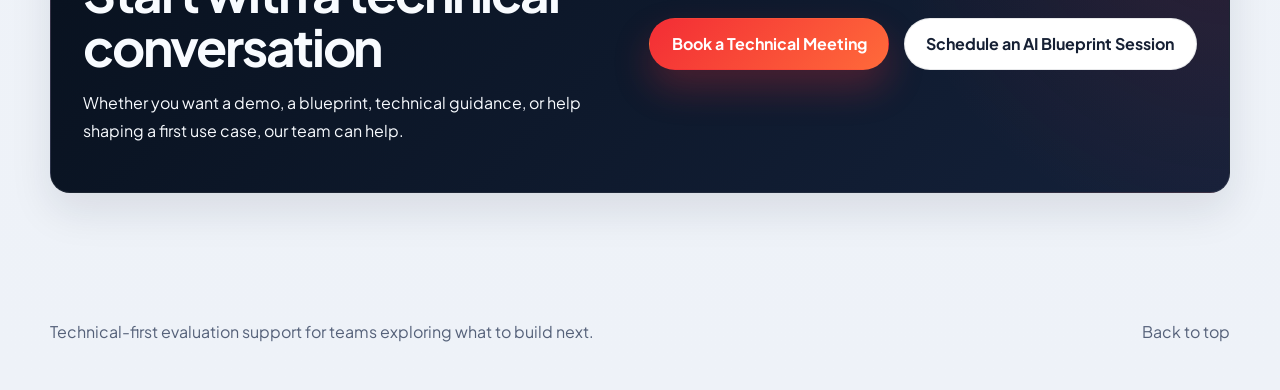
==== commit c6e00bcf: "Reorder landing page navigation flow" ====
--- a/index.html
+++ b/index.html
@@ -32,8 +32,8 @@
         <nav class="site-nav" aria-label="Primary">
           <a href="#overview">Overview</a>
           <a href="#help">What We Help With</a>
+          <a href="#resources">Resources</a>
           <a href="#build-it-live">Build It Live</a>
-          <a href="#resources">Resources</a>
           <a href="#book-time">Book Time</a>
         </nav>
 
@@ -243,62 +243,6 @@
         </div>
       </section>
 
-      <section class="section" id="book-time">
-        <div class="container">
-          <div class="section-heading split-heading">
-            <div>
-              <p class="eyebrow">Booking options</p>
-              <h2>Pick the session that matches where your team is right now.</h2>
-            </div>
-            <p class="section-aside">
-              Still technical-first: these sessions are meant to help you evaluate, plan, and get
-              moving before a formal sales cycle.
-            </p>
-          </div>
-
-          <div class="booking-grid">
-            <article class="booking-card" id="book-technical">
-              <h3>30-minute technical intro call</h3>
-              <p class="booking-description">
-                A fast way to align on goals, constraints, architecture questions, and the best next
-                technical step.
-              </p>
-              <p><strong>Ideal for:</strong> Developers, architects, and teams starting evaluation.</p>
-              <a class="button button-secondary" href="#booking-form">Book this session</a>
-            </article>
-
-            <article class="booking-card" id="book-demo">
-              <h3>Demo discussion</h3>
-              <p class="booking-description">
-                Review relevant capabilities and talk through how the platform maps to your use case.
-              </p>
-              <p><strong>Ideal for:</strong> Teams that want a guided walkthrough tied to their needs.</p>
-              <a class="button button-secondary" href="#booking-form">Request demo discussion</a>
-            </article>
-
-            <article class="booking-card featured-booking" id="book-blueprint">
-              <div class="featured-tag">Recommended for AI planning</div>
-              <h3>AI blueprint session</h3>
-              <p class="booking-description">
-                Work through agentic workflows, orchestration patterns, feasibility questions, and a
-                realistic AI-first starting point.
-              </p>
-              <p><strong>Ideal for:</strong> Technical leaders exploring AI-enabled business workflows.</p>
-              <a class="button button-primary" href="#booking-form">Schedule blueprint session</a>
-            </article>
-
-            <article class="booking-card" id="book-usecase">
-              <h3>First use-case working session</h3>
-              <p class="booking-description">
-                Bring a practical workflow or app idea and shape it into a sensible first build.
-              </p>
-              <p><strong>Ideal for:</strong> Teams ready to move from curiosity to a defined first project.</p>
-              <a class="button button-secondary" href="#use-case">Plan first use case</a>
-            </article>
-          </div>
-        </div>
-      </section>
-
       <section class="section section-alt" id="resources">
         <div class="container">
           <div class="section-heading">
@@ -468,6 +412,62 @@
             <article class="credibility-card">
               <h3>Live expert sessions</h3>
               <p>Promote office hours, technical Q&A, or guided evaluation programs as they launch.</p>
+            </article>
+          </div>
+        </div>
+      </section>
+
+      <section class="section" id="book-time">
+        <div class="container">
+          <div class="section-heading split-heading">
+            <div>
+              <p class="eyebrow">Booking options</p>
+              <h2>Pick the session that matches where your team is right now.</h2>
+            </div>
+            <p class="section-aside">
+              Still technical-first: these sessions are meant to help you evaluate, plan, and get
+              moving before a formal sales cycle.
+            </p>
+          </div>
+
+          <div class="booking-grid">
+            <article class="booking-card" id="book-technical">
+              <h3>30-minute technical intro call</h3>
+              <p class="booking-description">
+                A fast way to align on goals, constraints, architecture questions, and the best next
+                technical step.
+              </p>
+              <p><strong>Ideal for:</strong> Developers, architects, and teams starting evaluation.</p>
+              <a class="button button-secondary" href="#booking-form">Book this session</a>
+            </article>
+
+            <article class="booking-card" id="book-demo">
+              <h3>Demo discussion</h3>
+              <p class="booking-description">
+                Review relevant capabilities and talk through how the platform maps to your use case.
+              </p>
+              <p><strong>Ideal for:</strong> Teams that want a guided walkthrough tied to their needs.</p>
+              <a class="button button-secondary" href="#booking-form">Request demo discussion</a>
+            </article>
+
+            <article class="booking-card featured-booking" id="book-blueprint">
+              <div class="featured-tag">Recommended for AI planning</div>
+              <h3>AI blueprint session</h3>
+              <p class="booking-description">
+                Work through agentic workflows, orchestration patterns, feasibility questions, and a
+                realistic AI-first starting point.
+              </p>
+              <p><strong>Ideal for:</strong> Technical leaders exploring AI-enabled business workflows.</p>
+              <a class="button button-primary" href="#booking-form">Schedule blueprint session</a>
+            </article>
+
+            <article class="booking-card" id="book-usecase">
+              <h3>First use-case working session</h3>
+              <p class="booking-description">
+                Bring a practical workflow or app idea and shape it into a sensible first build.
+              </p>
+              <p><strong>Ideal for:</strong> Teams ready to move from curiosity to a defined first project.</p>
+              <a class="button button-secondary" href="#use-case">Plan first use case</a>
             </article>
           </div>
         </div>
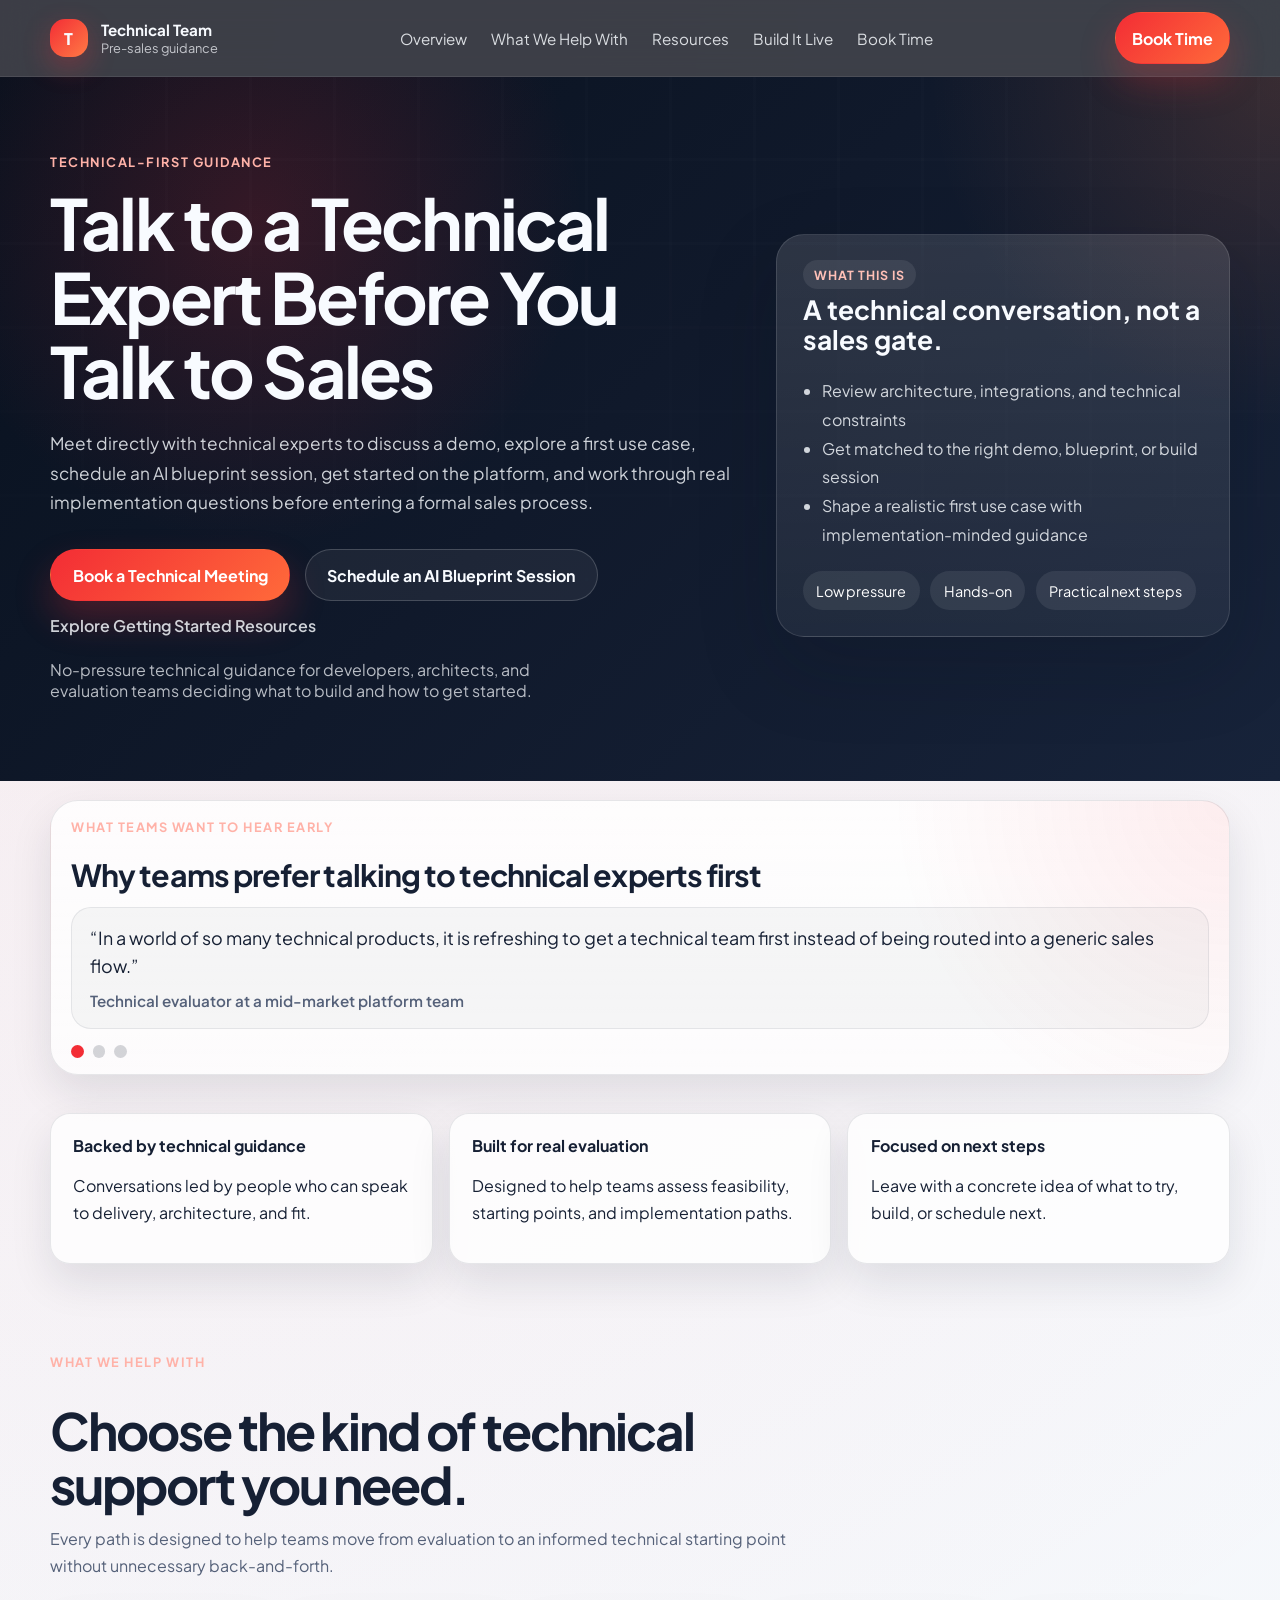
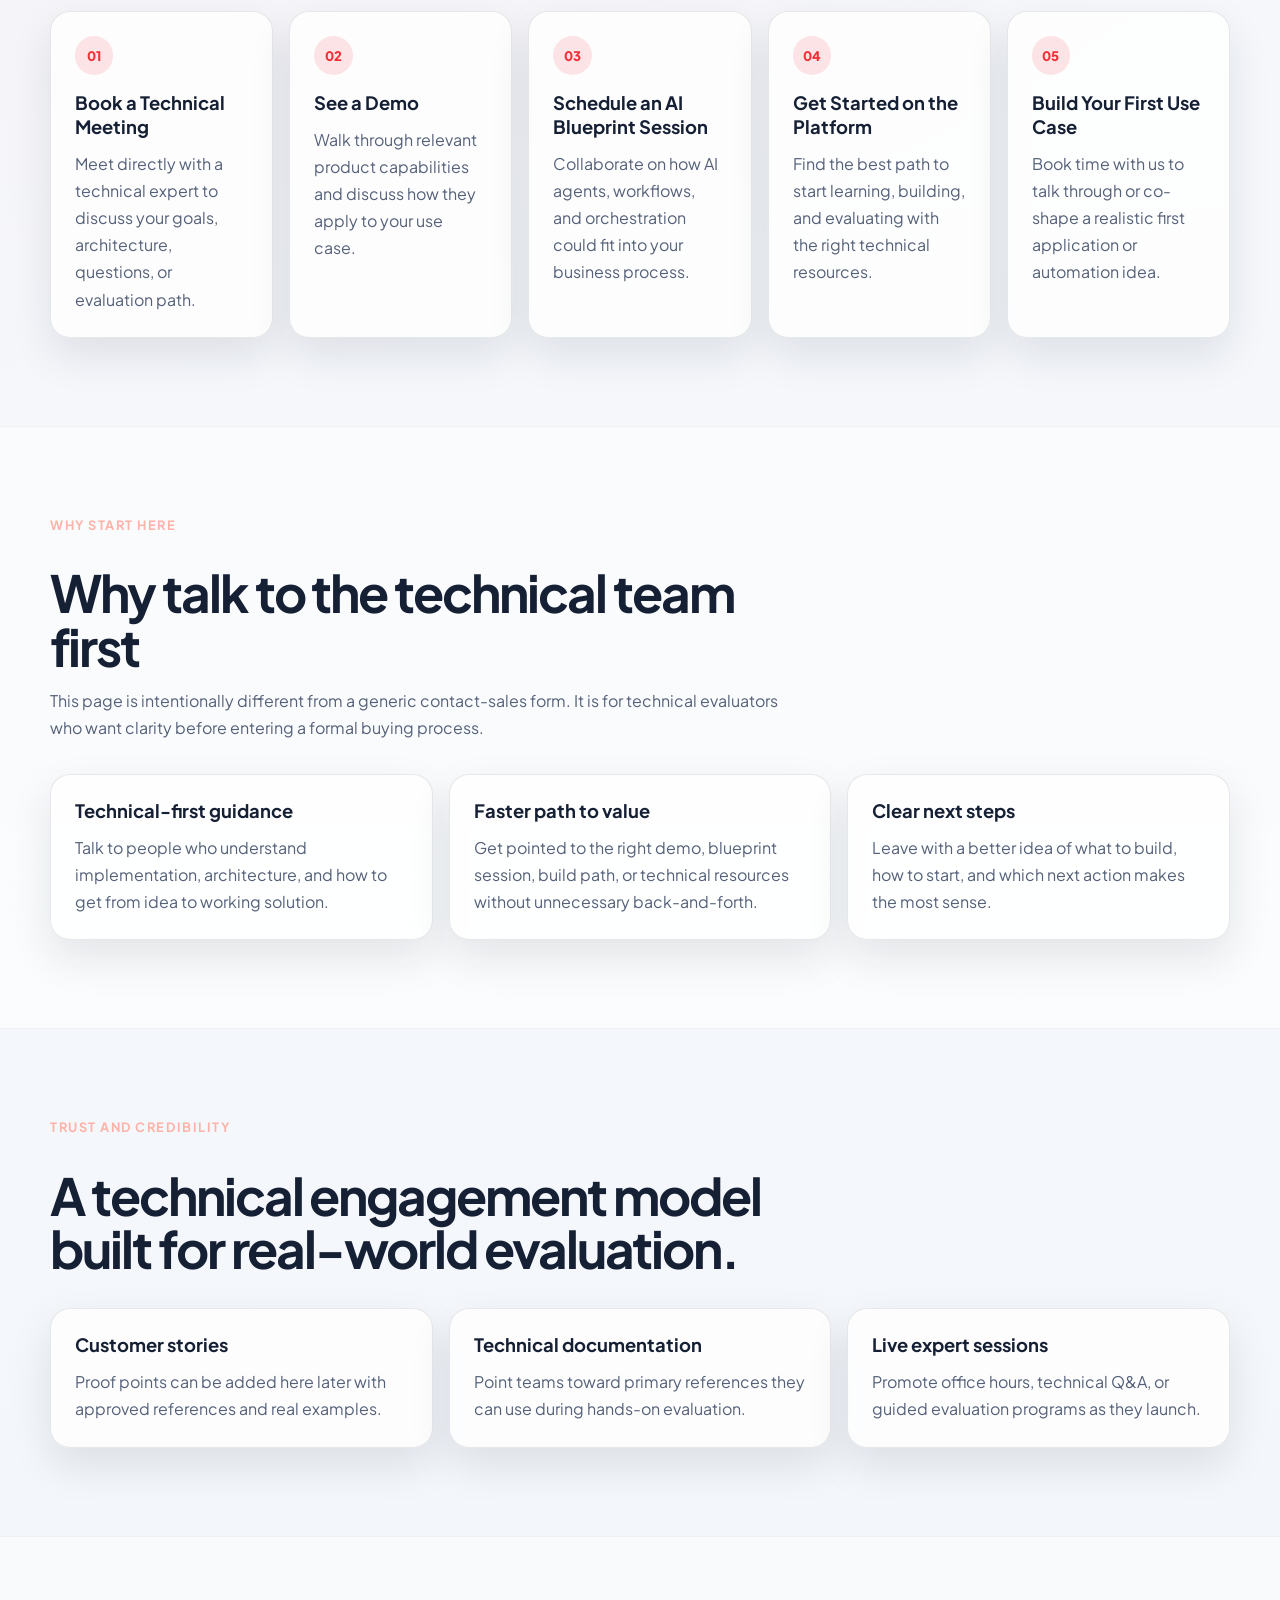
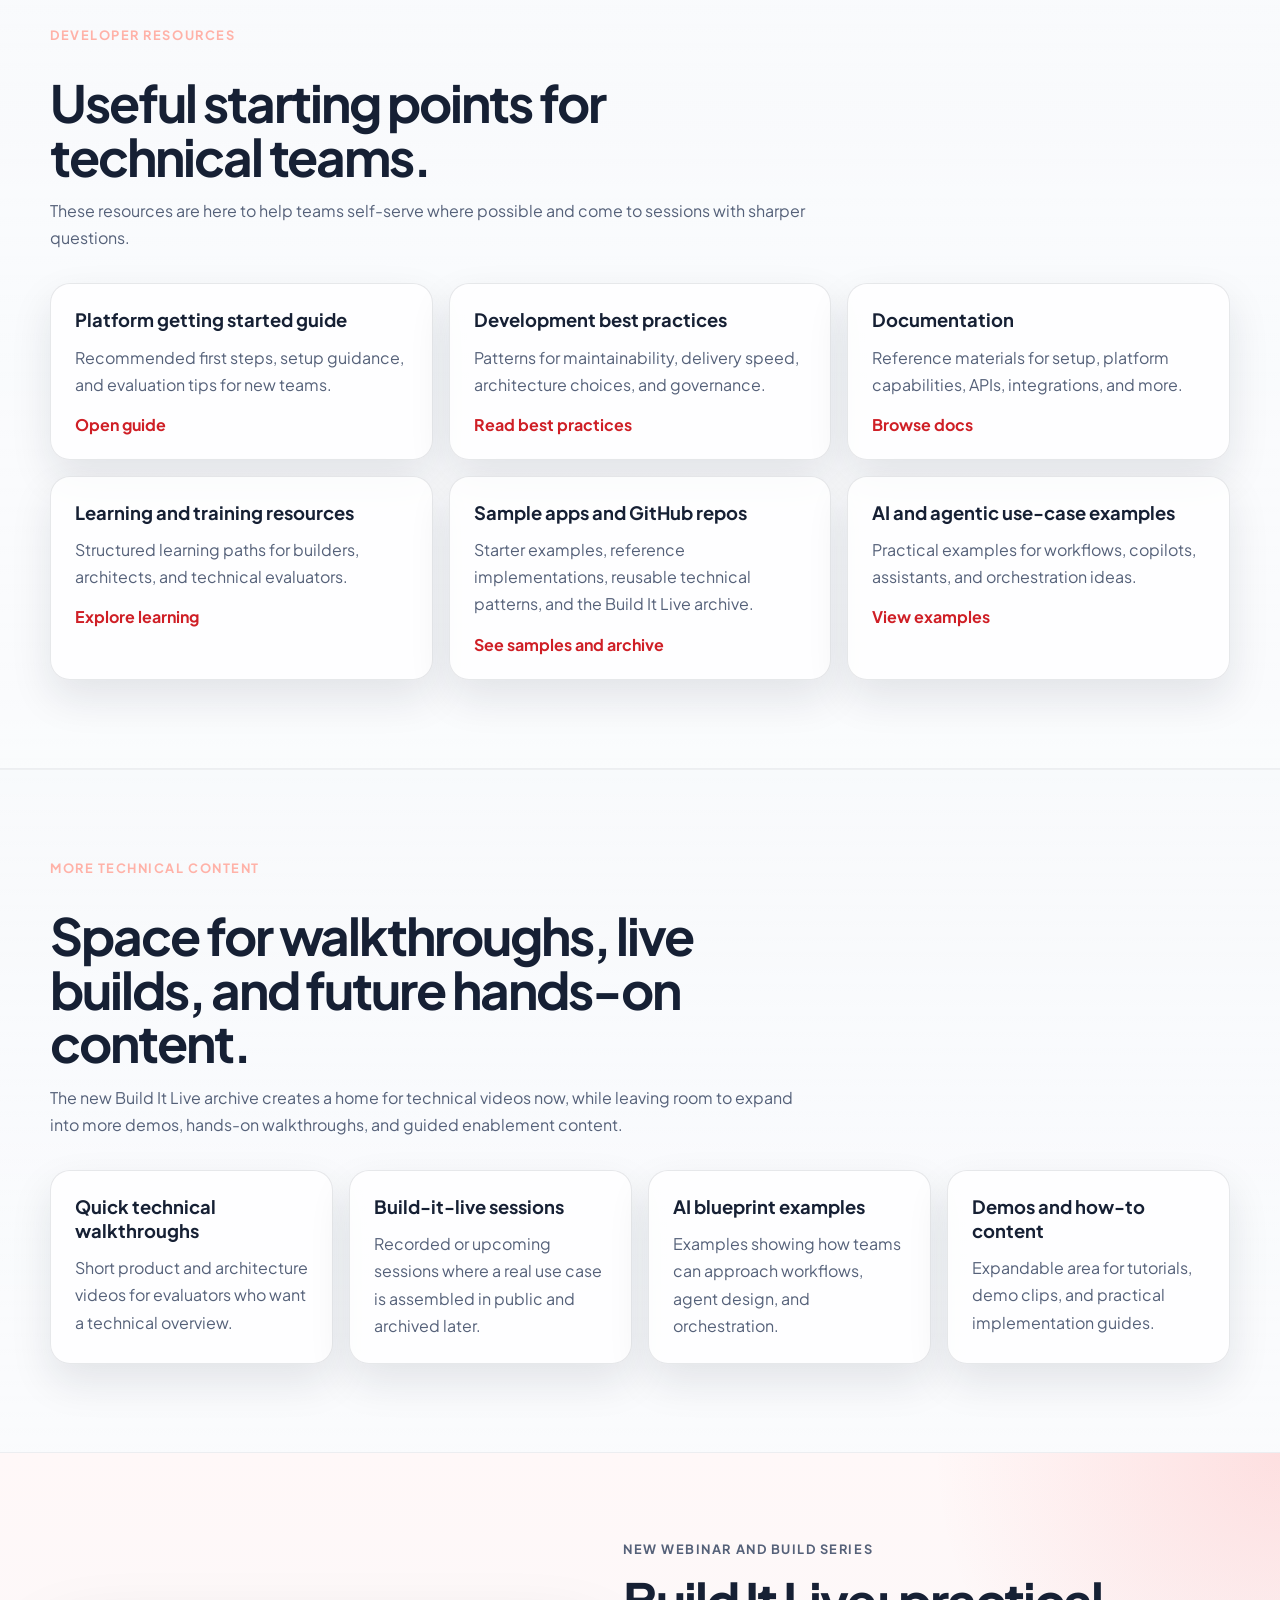
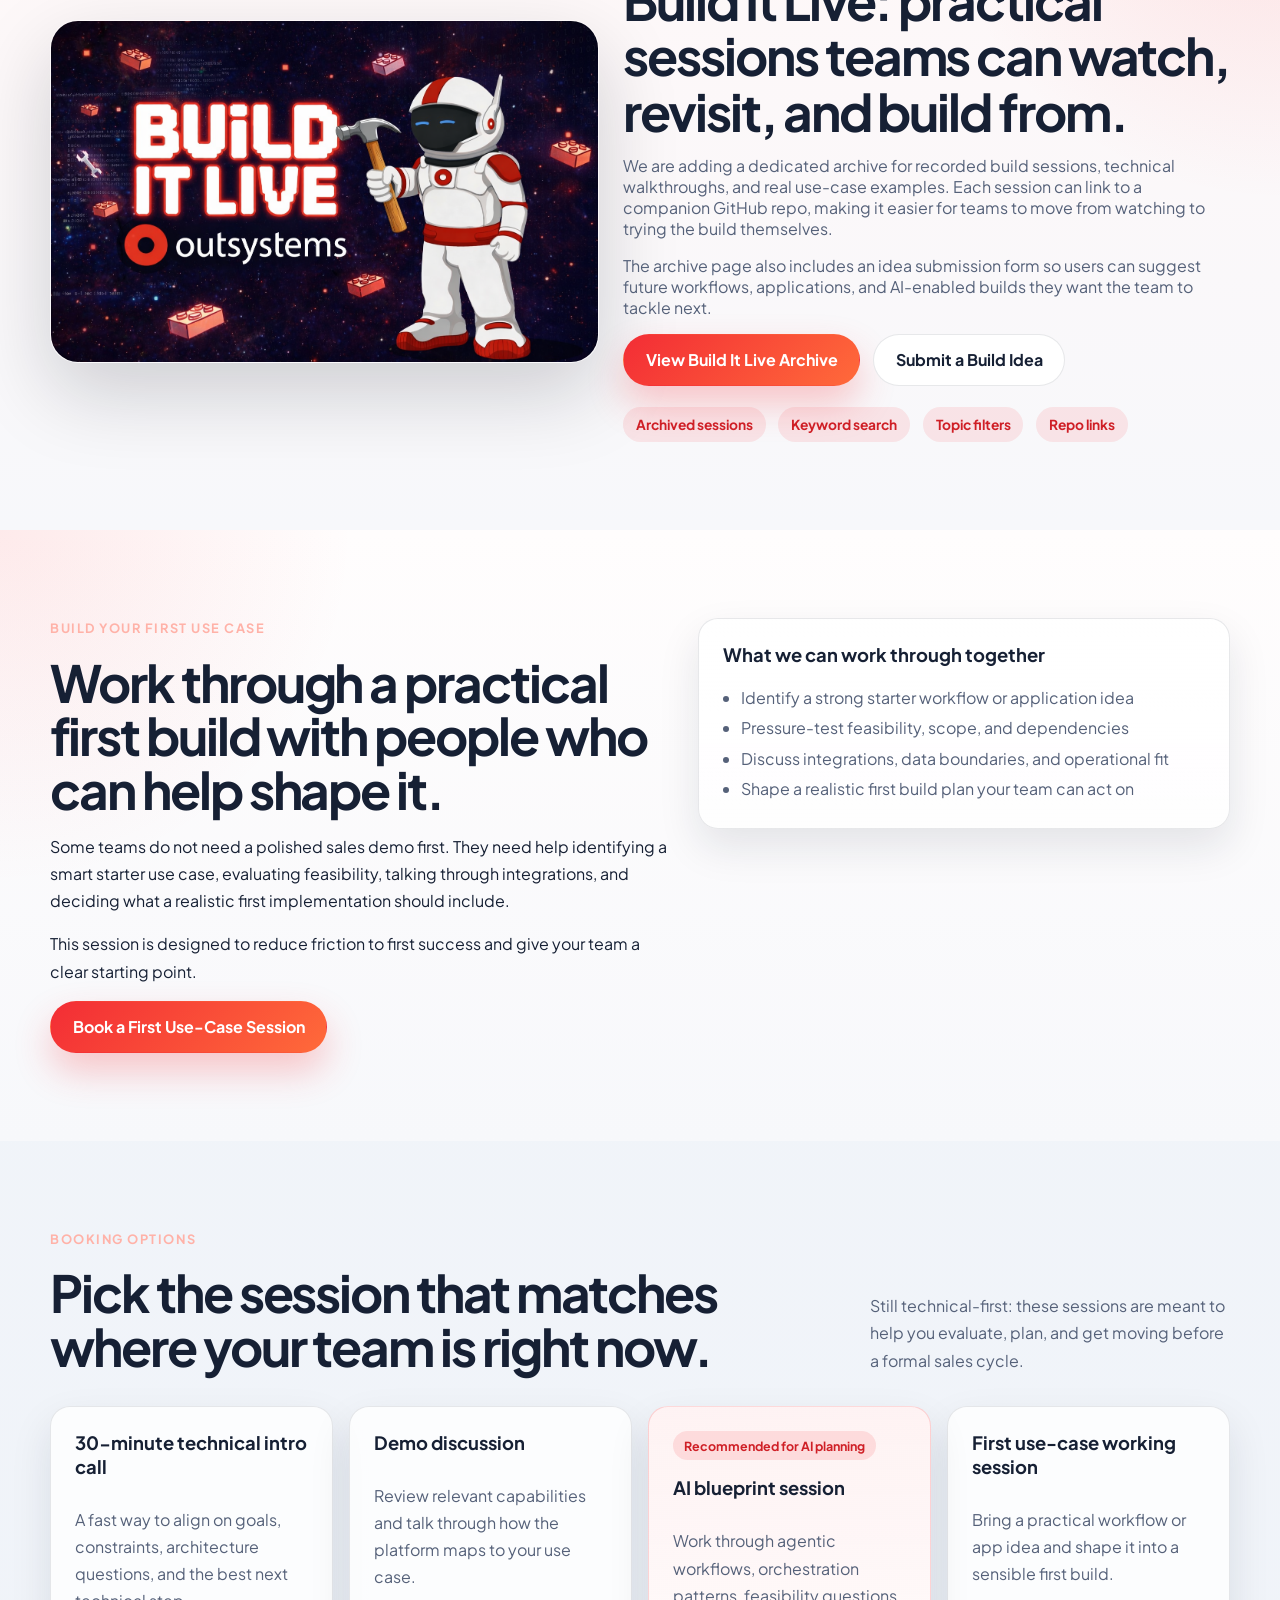
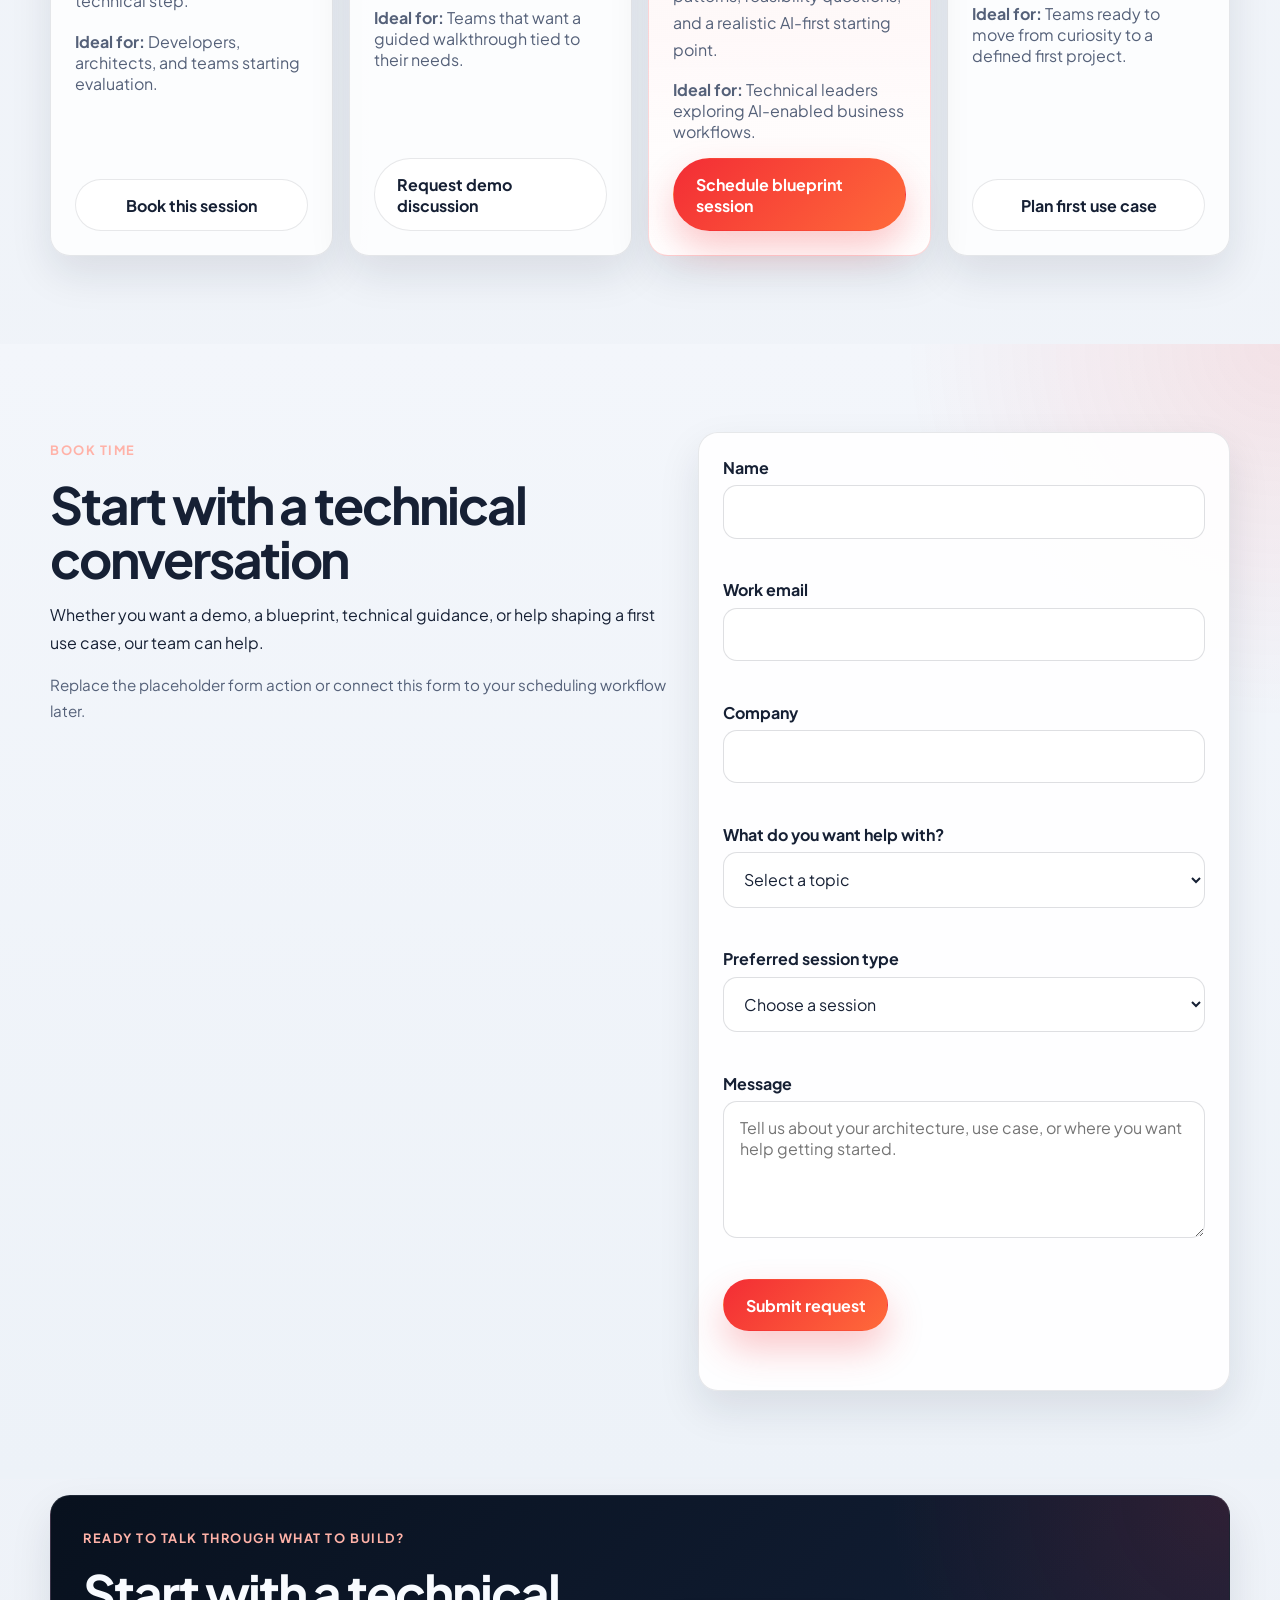
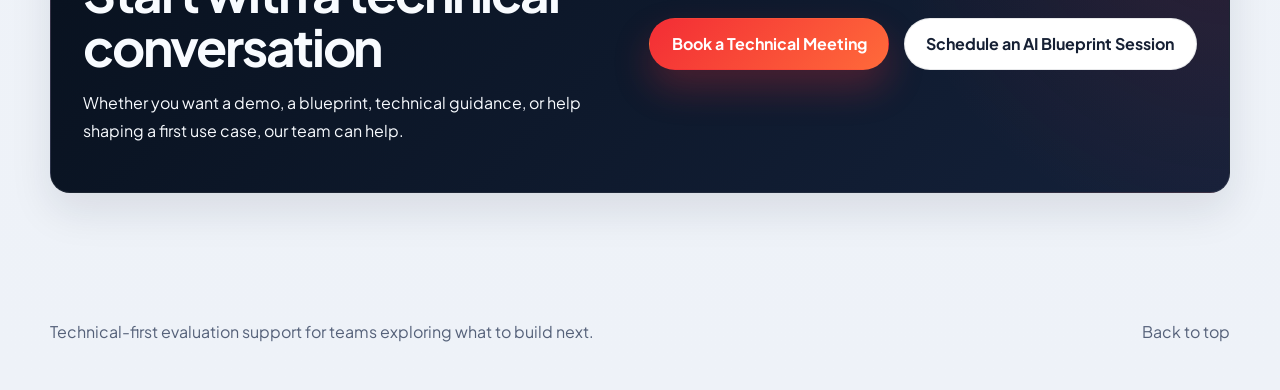
==== commit d7ccfd3e: "Refine landing page section order" ====
--- a/index.html
+++ b/index.html
@@ -243,6 +243,30 @@
         </div>
       </section>
 
+      <section class="section">
+        <div class="container">
+          <div class="section-heading">
+            <p class="eyebrow">Trust and credibility</p>
+            <h2>A technical engagement model built for real-world evaluation.</h2>
+          </div>
+
+          <div class="credibility-grid">
+            <article class="credibility-card">
+              <h3>Customer stories</h3>
+              <p>Proof points can be added here later with approved references and real examples.</p>
+            </article>
+            <article class="credibility-card">
+              <h3>Technical documentation</h3>
+              <p>Point teams toward primary references they can use during hands-on evaluation.</p>
+            </article>
+            <article class="credibility-card">
+              <h3>Live expert sessions</h3>
+              <p>Promote office hours, technical Q&A, or guided evaluation programs as they launch.</p>
+            </article>
+          </div>
+        </div>
+      </section>
+
       <section class="section section-alt" id="resources">
         <div class="container">
           <div class="section-heading">
@@ -291,6 +315,38 @@
               <p>Practical examples for workflows, copilots, assistants, and orchestration ideas.</p>
               <span>View examples</span>
             </a>
+          </div>
+        </div>
+      </section>
+
+      <section class="section section-alt">
+        <div class="container">
+          <div class="section-heading">
+            <p class="eyebrow">More technical content</p>
+            <h2>Space for walkthroughs, live builds, and future hands-on content.</h2>
+            <p>
+              The new Build It Live archive creates a home for technical videos now, while leaving
+              room to expand into more demos, hands-on walkthroughs, and guided enablement content.
+            </p>
+          </div>
+
+          <div class="content-placeholder-grid">
+            <article class="content-card">
+              <h3>Quick technical walkthroughs</h3>
+              <p>Short product and architecture videos for evaluators who want a technical overview.</p>
+            </article>
+            <article class="content-card">
+              <h3>Build-it-live sessions</h3>
+              <p>Recorded or upcoming sessions where a real use case is assembled in public and archived later.</p>
+            </article>
+            <article class="content-card">
+              <h3>AI blueprint examples</h3>
+              <p>Examples showing how teams can approach workflows, agent design, and orchestration.</p>
+            </article>
+            <article class="content-card">
+              <h3>Demos and how-to content</h3>
+              <p>Expandable area for tutorials, demo clips, and practical implementation guides.</p>
+            </article>
           </div>
         </div>
       </section>
@@ -357,62 +413,6 @@
               <li>Discuss integrations, data boundaries, and operational fit</li>
               <li>Shape a realistic first build plan your team can act on</li>
             </ul>
-          </div>
-        </div>
-      </section>
-
-      <section class="section section-alt">
-        <div class="container">
-          <div class="section-heading">
-            <p class="eyebrow">More technical content</p>
-            <h2>Space for walkthroughs, live builds, and future hands-on content.</h2>
-            <p>
-              The new Build It Live archive creates a home for technical videos now, while leaving
-              room to expand into more demos, hands-on walkthroughs, and guided enablement content.
-            </p>
-          </div>
-
-          <div class="content-placeholder-grid">
-            <article class="content-card">
-              <h3>Quick technical walkthroughs</h3>
-              <p>Short product and architecture videos for evaluators who want a technical overview.</p>
-            </article>
-            <article class="content-card">
-              <h3>Build-it-live sessions</h3>
-              <p>Recorded or upcoming sessions where a real use case is assembled in public and archived later.</p>
-            </article>
-            <article class="content-card">
-              <h3>AI blueprint examples</h3>
-              <p>Examples showing how teams can approach workflows, agent design, and orchestration.</p>
-            </article>
-            <article class="content-card">
-              <h3>Demos and how-to content</h3>
-              <p>Expandable area for tutorials, demo clips, and practical implementation guides.</p>
-            </article>
-          </div>
-        </div>
-      </section>
-
-      <section class="section">
-        <div class="container">
-          <div class="section-heading">
-            <p class="eyebrow">Trust and credibility</p>
-            <h2>A technical engagement model built for real-world evaluation.</h2>
-          </div>
-
-          <div class="credibility-grid">
-            <article class="credibility-card">
-              <h3>Customer stories</h3>
-              <p>Proof points can be added here later with approved references and real examples.</p>
-            </article>
-            <article class="credibility-card">
-              <h3>Technical documentation</h3>
-              <p>Point teams toward primary references they can use during hands-on evaluation.</p>
-            </article>
-            <article class="credibility-card">
-              <h3>Live expert sessions</h3>
-              <p>Promote office hours, technical Q&A, or guided evaluation programs as they launch.</p>
-            </article>
           </div>
         </div>
       </section>
--- a/styles.css
+++ b/styles.css
@@ -635,6 +635,7 @@
 
 .build-live-grid,
 .archive-hero-grid {
+  position: relative;
   display: grid;
   grid-template-columns: minmax(320px, 0.95fr) minmax(0, 1.05fr);
   gap: 1.5rem;
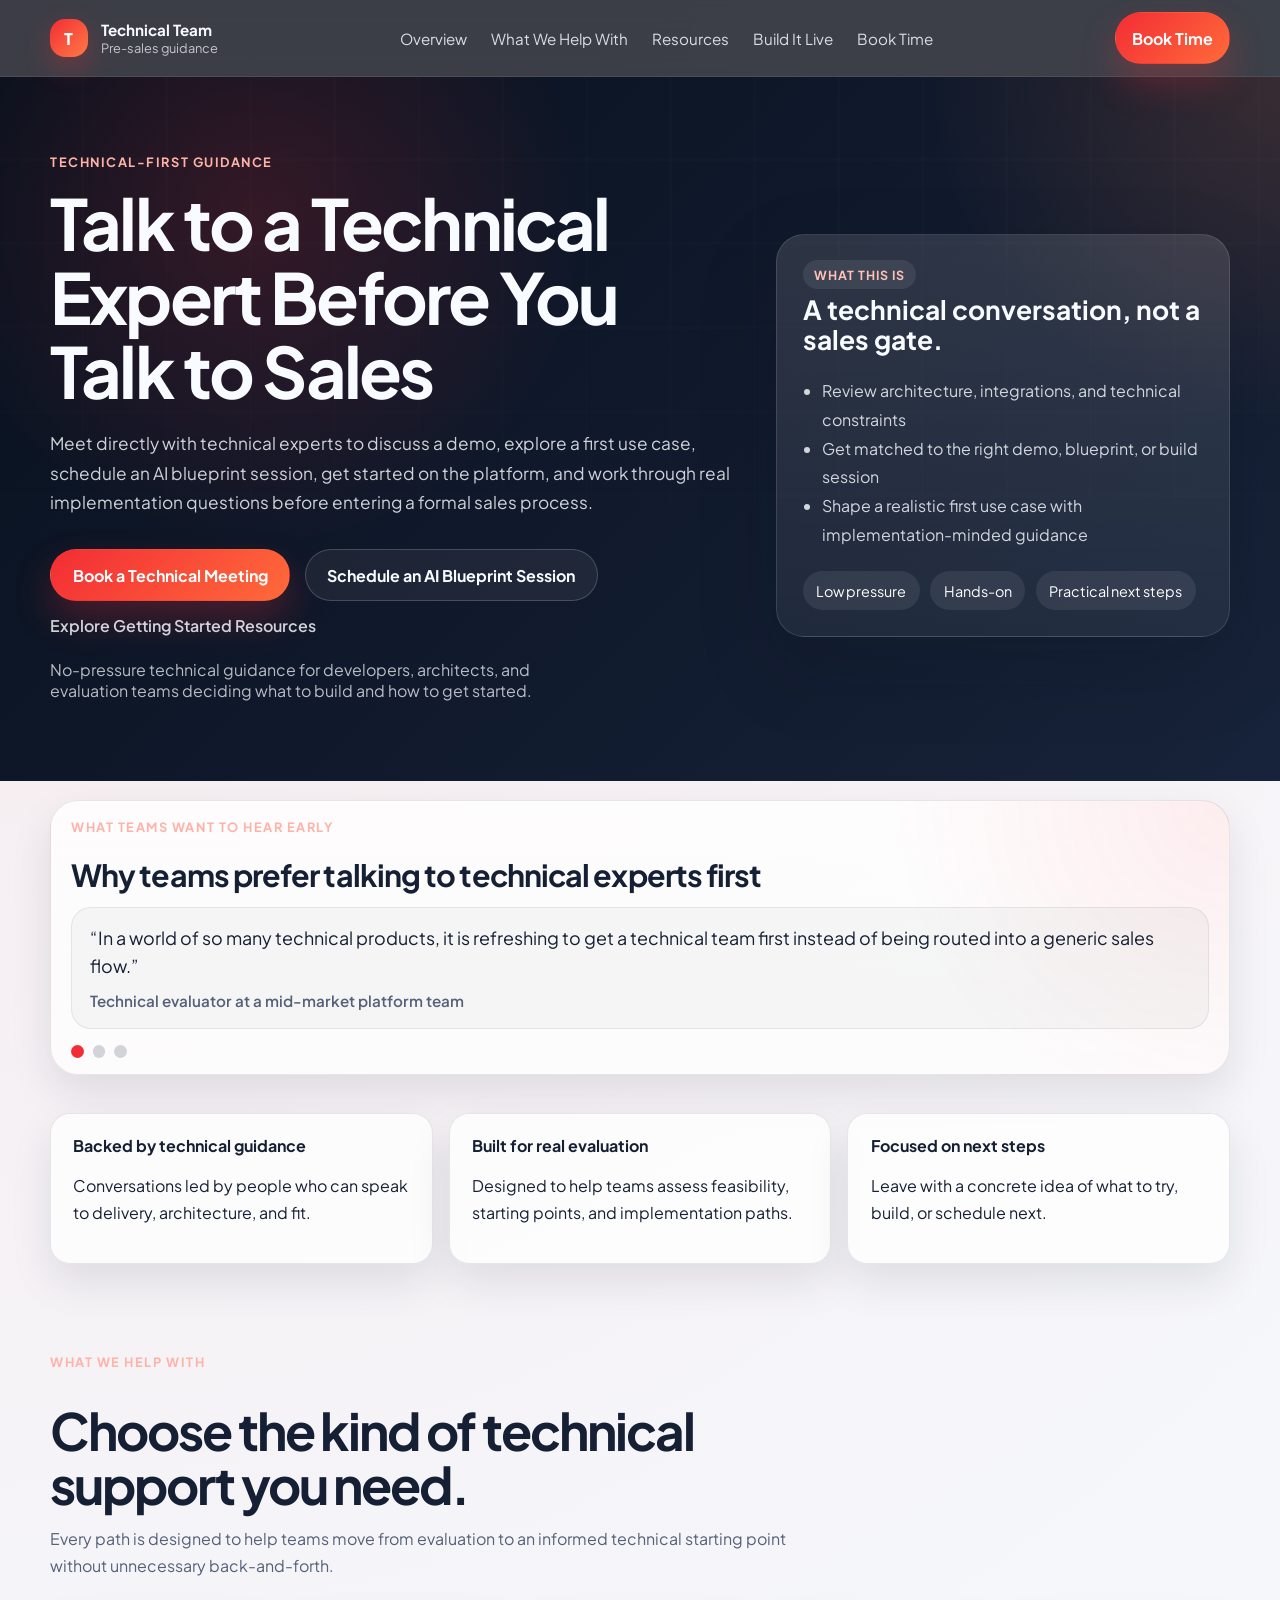
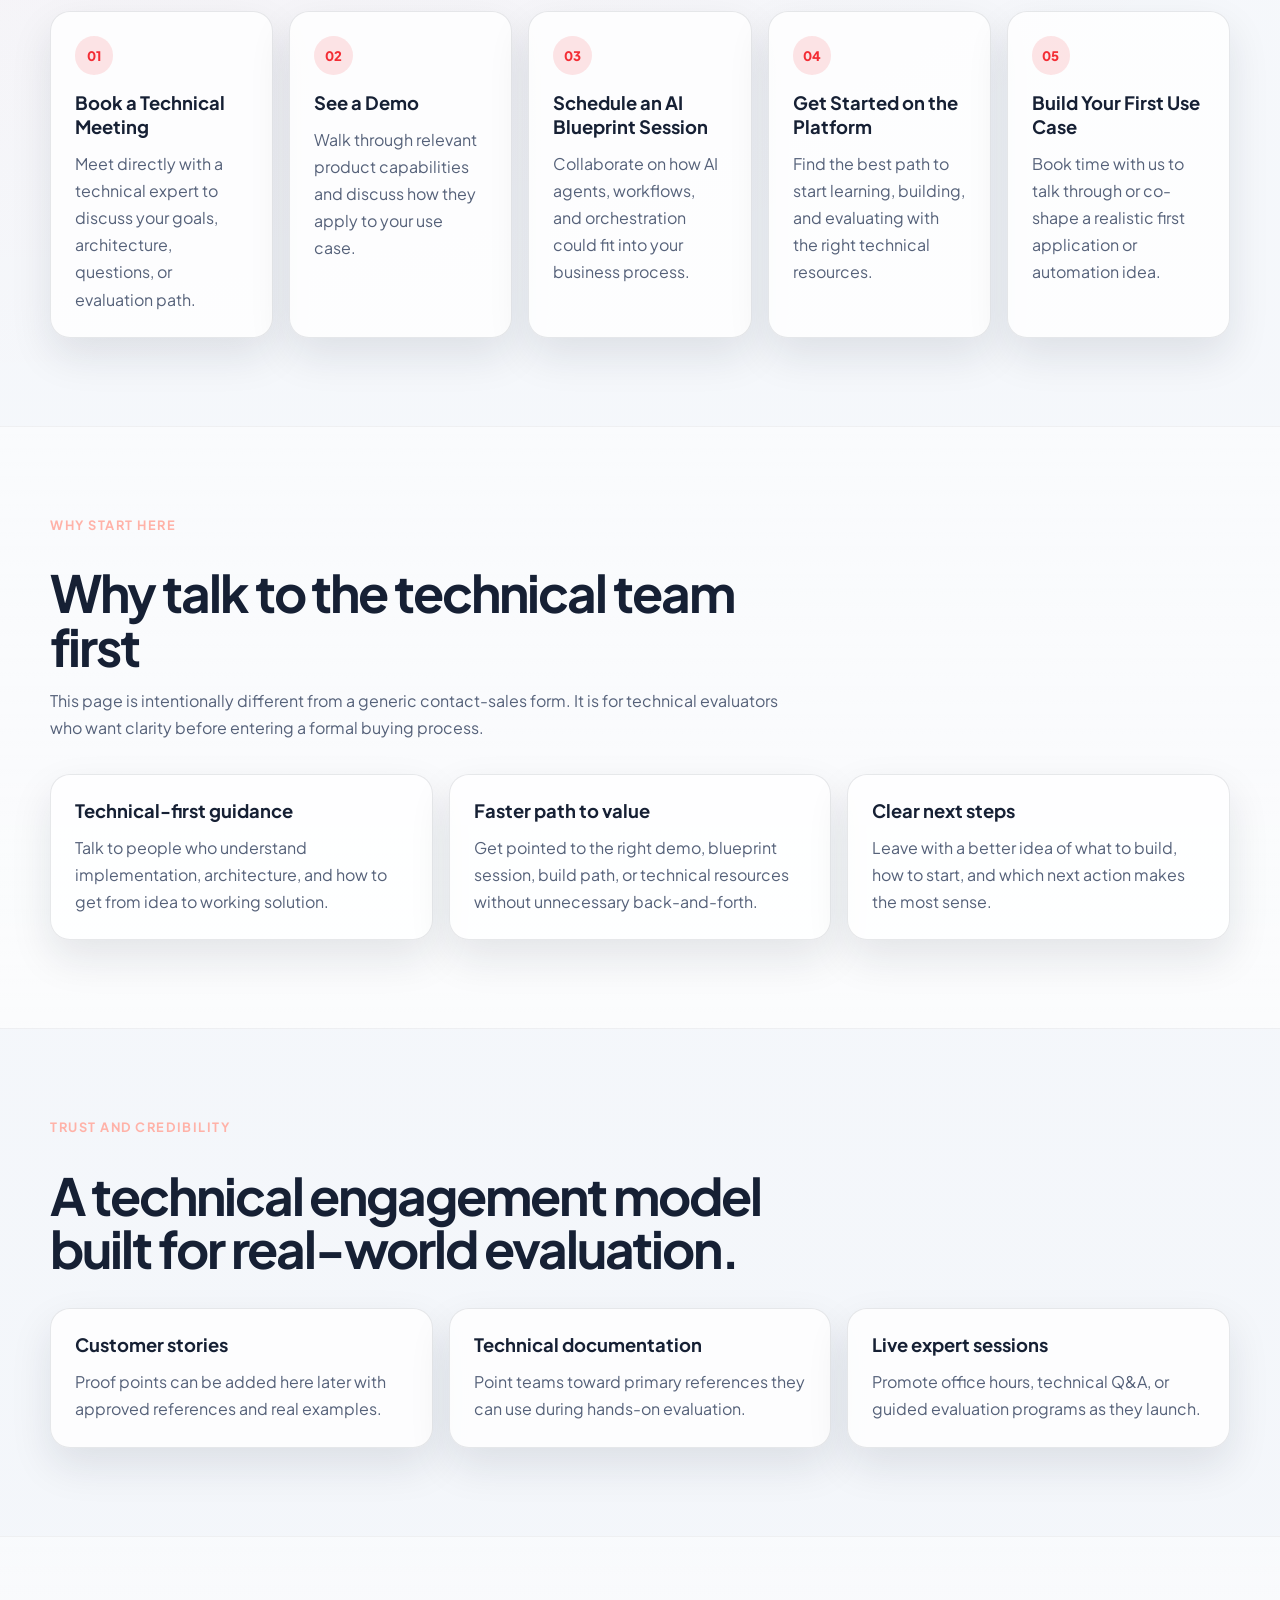
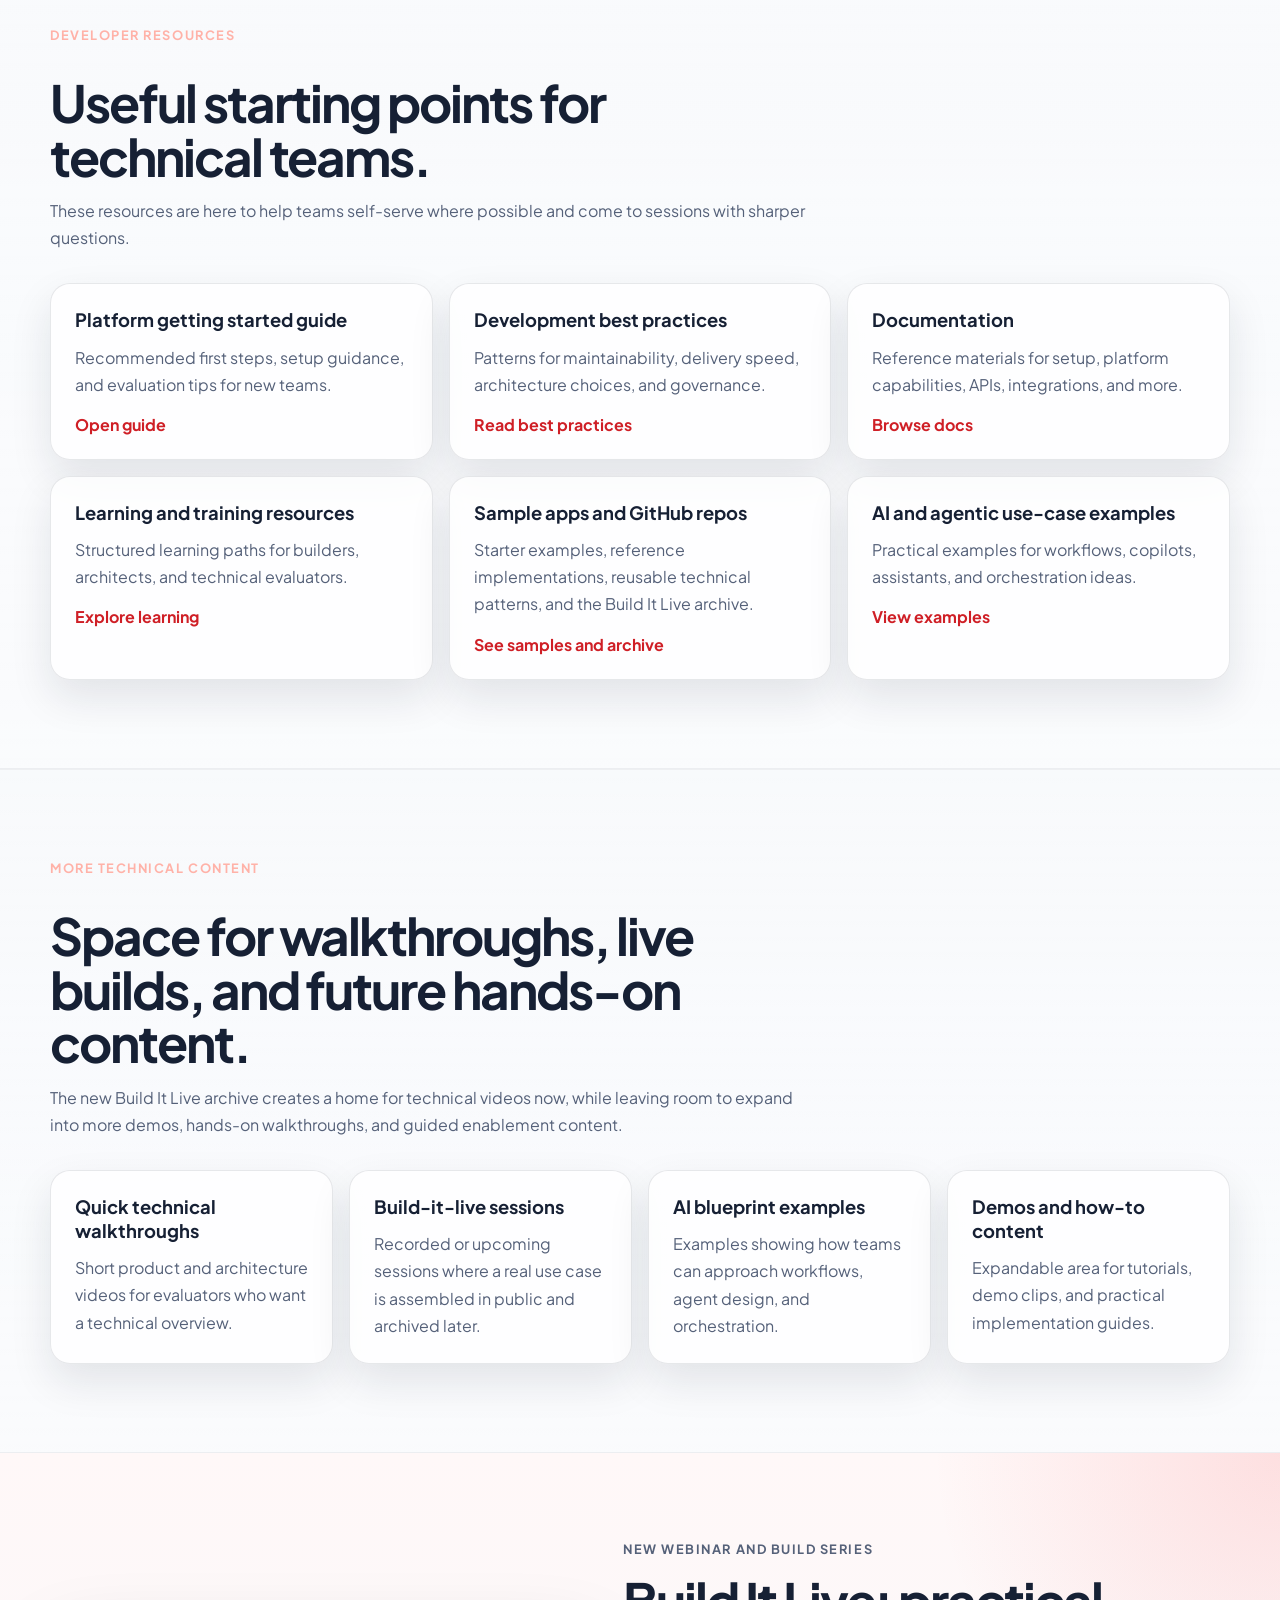
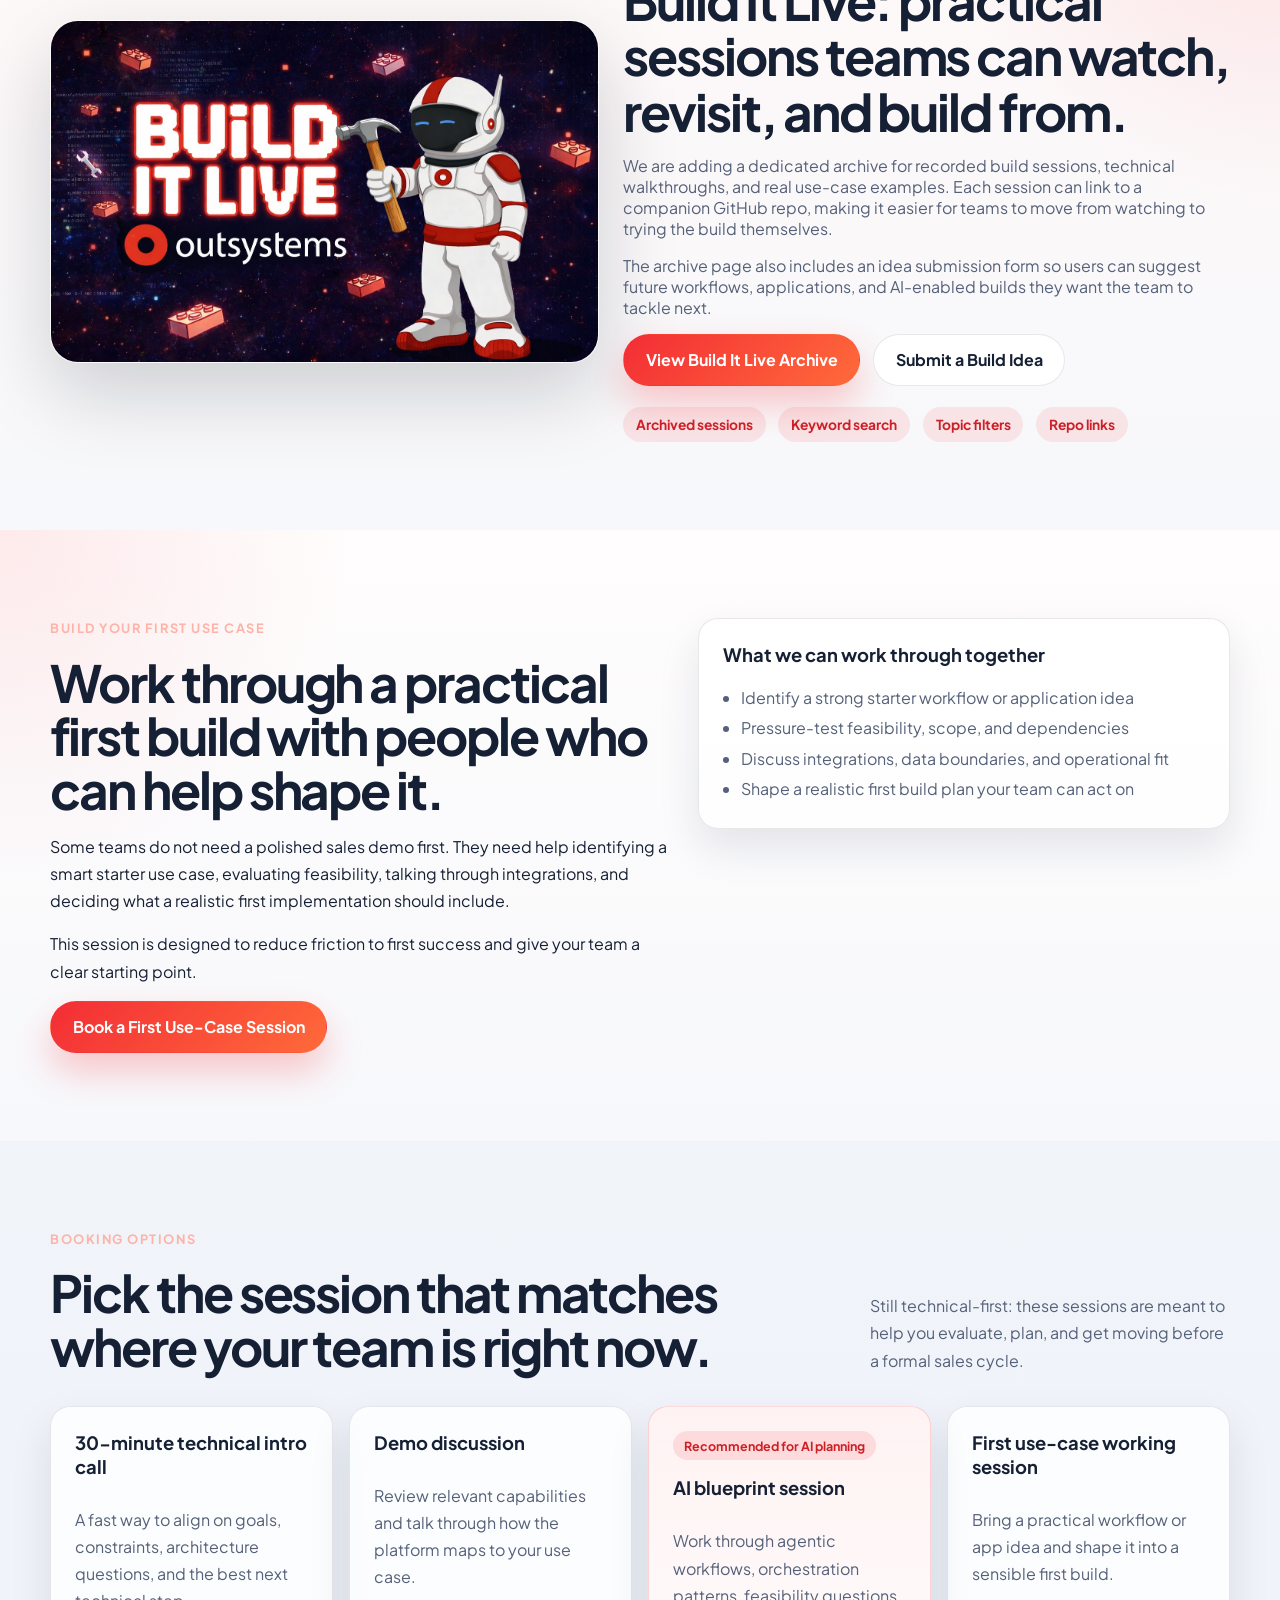
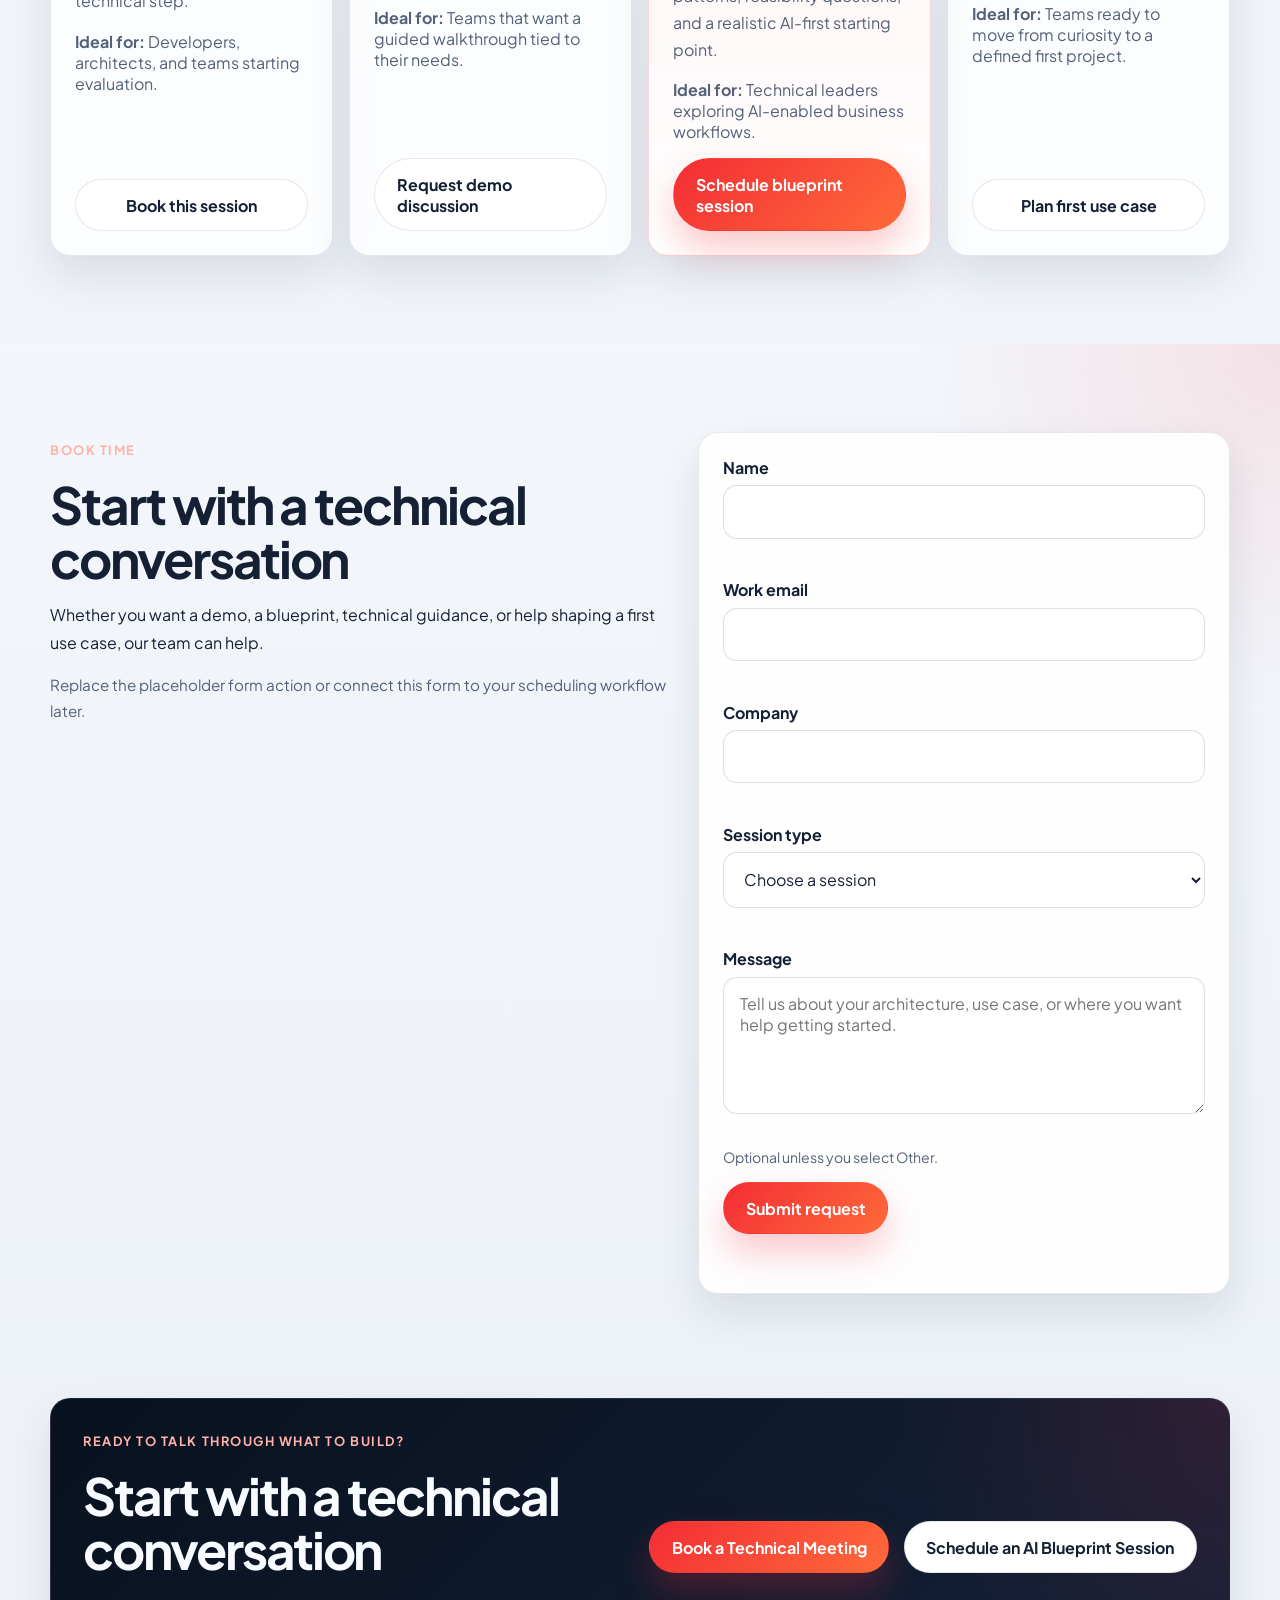
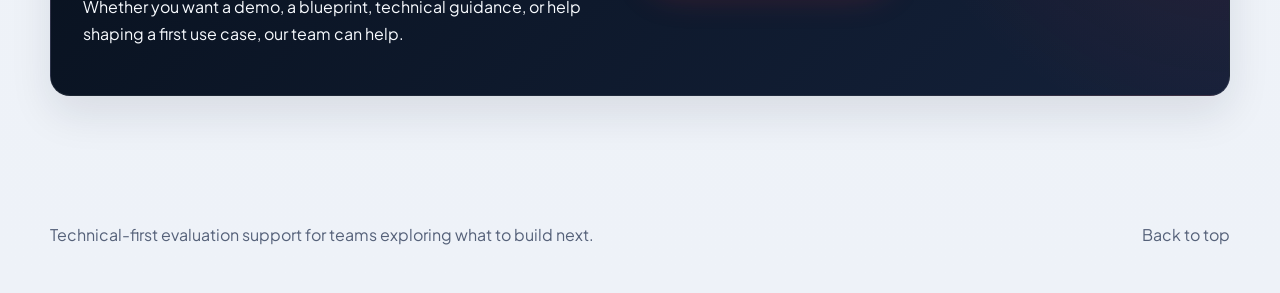
==== commit 2dee003f: "Simplify booking form session selection" ====
--- a/index.html
+++ b/index.html
@@ -438,7 +438,7 @@
                 technical step.
               </p>
               <p><strong>Ideal for:</strong> Developers, architects, and teams starting evaluation.</p>
-              <a class="button button-secondary" href="#booking-form">Book this session</a>
+              <a class="button button-secondary" href="#booking-form" data-session-choice="technical-discussion">Book this session</a>
             </article>
 
             <article class="booking-card" id="book-demo">
@@ -447,7 +447,7 @@
                 Review relevant capabilities and talk through how the platform maps to your use case.
               </p>
               <p><strong>Ideal for:</strong> Teams that want a guided walkthrough tied to their needs.</p>
-              <a class="button button-secondary" href="#booking-form">Request demo discussion</a>
+              <a class="button button-secondary" href="#booking-form" data-session-choice="demo-session">Request demo discussion</a>
             </article>
 
             <article class="booking-card featured-booking" id="book-blueprint">
@@ -458,7 +458,7 @@
                 realistic AI-first starting point.
               </p>
               <p><strong>Ideal for:</strong> Technical leaders exploring AI-enabled business workflows.</p>
-              <a class="button button-primary" href="#booking-form">Schedule blueprint session</a>
+              <a class="button button-primary" href="#booking-form" data-session-choice="ai-blueprint-session">Schedule blueprint session</a>
             </article>
 
             <article class="booking-card" id="book-usecase">
@@ -467,7 +467,7 @@
                 Bring a practical workflow or app idea and shape it into a sensible first build.
               </p>
               <p><strong>Ideal for:</strong> Teams ready to move from curiosity to a defined first project.</p>
-              <a class="button button-secondary" href="#use-case">Plan first use case</a>
+              <a class="button button-secondary" href="#booking-form" data-session-choice="first-use-case-support">Plan first use case</a>
             </article>
           </div>
         </div>
@@ -509,26 +509,14 @@
             </div>
 
             <div class="field-row">
-              <label for="help-topic">What do you want help with?</label>
-              <select id="help-topic" name="helpTopic" required>
-                <option value="">Select a topic</option>
-                <option value="technical-guidance">Technical guidance</option>
-                <option value="demo">Demo discussion</option>
-                <option value="ai-blueprint">AI blueprint session</option>
-                <option value="getting-started">Getting started on the platform</option>
-                <option value="first-use-case">First use-case support</option>
-              </select>
-              <p class="field-error" id="help-topic-error"></p>
-            </div>
-
-            <div class="field-row">
-              <label for="session-type">Preferred session type</label>
+              <label for="session-type">Session type</label>
               <select id="session-type" name="sessionType" required>
                 <option value="">Choose a session</option>
-                <option value="intro-call">30-minute technical intro call</option>
-                <option value="demo-discussion">Demo discussion</option>
-                <option value="blueprint-session">AI blueprint session</option>
-                <option value="use-case-session">First use-case working session</option>
+                <option value="technical-discussion">Technical Discussion</option>
+                <option value="demo-session">Demo Session</option>
+                <option value="ai-blueprint-session">AI Blueprint Session</option>
+                <option value="first-use-case-support">First Use Case Support</option>
+                <option value="other">Other</option>
               </select>
               <p class="field-error" id="session-type-error"></p>
             </div>
@@ -542,6 +530,7 @@
                 placeholder="Tell us about your architecture, use case, or where you want help getting started."
               ></textarea>
               <p class="field-error" id="message-error"></p>
+              <p class="field-help" id="message-help">Required when session type is set to Other.</p>
             </div>
 
             <button class="button button-primary" type="submit">Submit request</button>
--- a/styles.css
+++ b/styles.css
@@ -1137,6 +1137,12 @@
   font-size: 0.88rem;
 }
 
+.field-help {
+  margin: 0.15rem 0 0;
+  color: var(--text-soft);
+  font-size: 0.88rem;
+}
+
 .required-mark {
   color: var(--accent);
 }
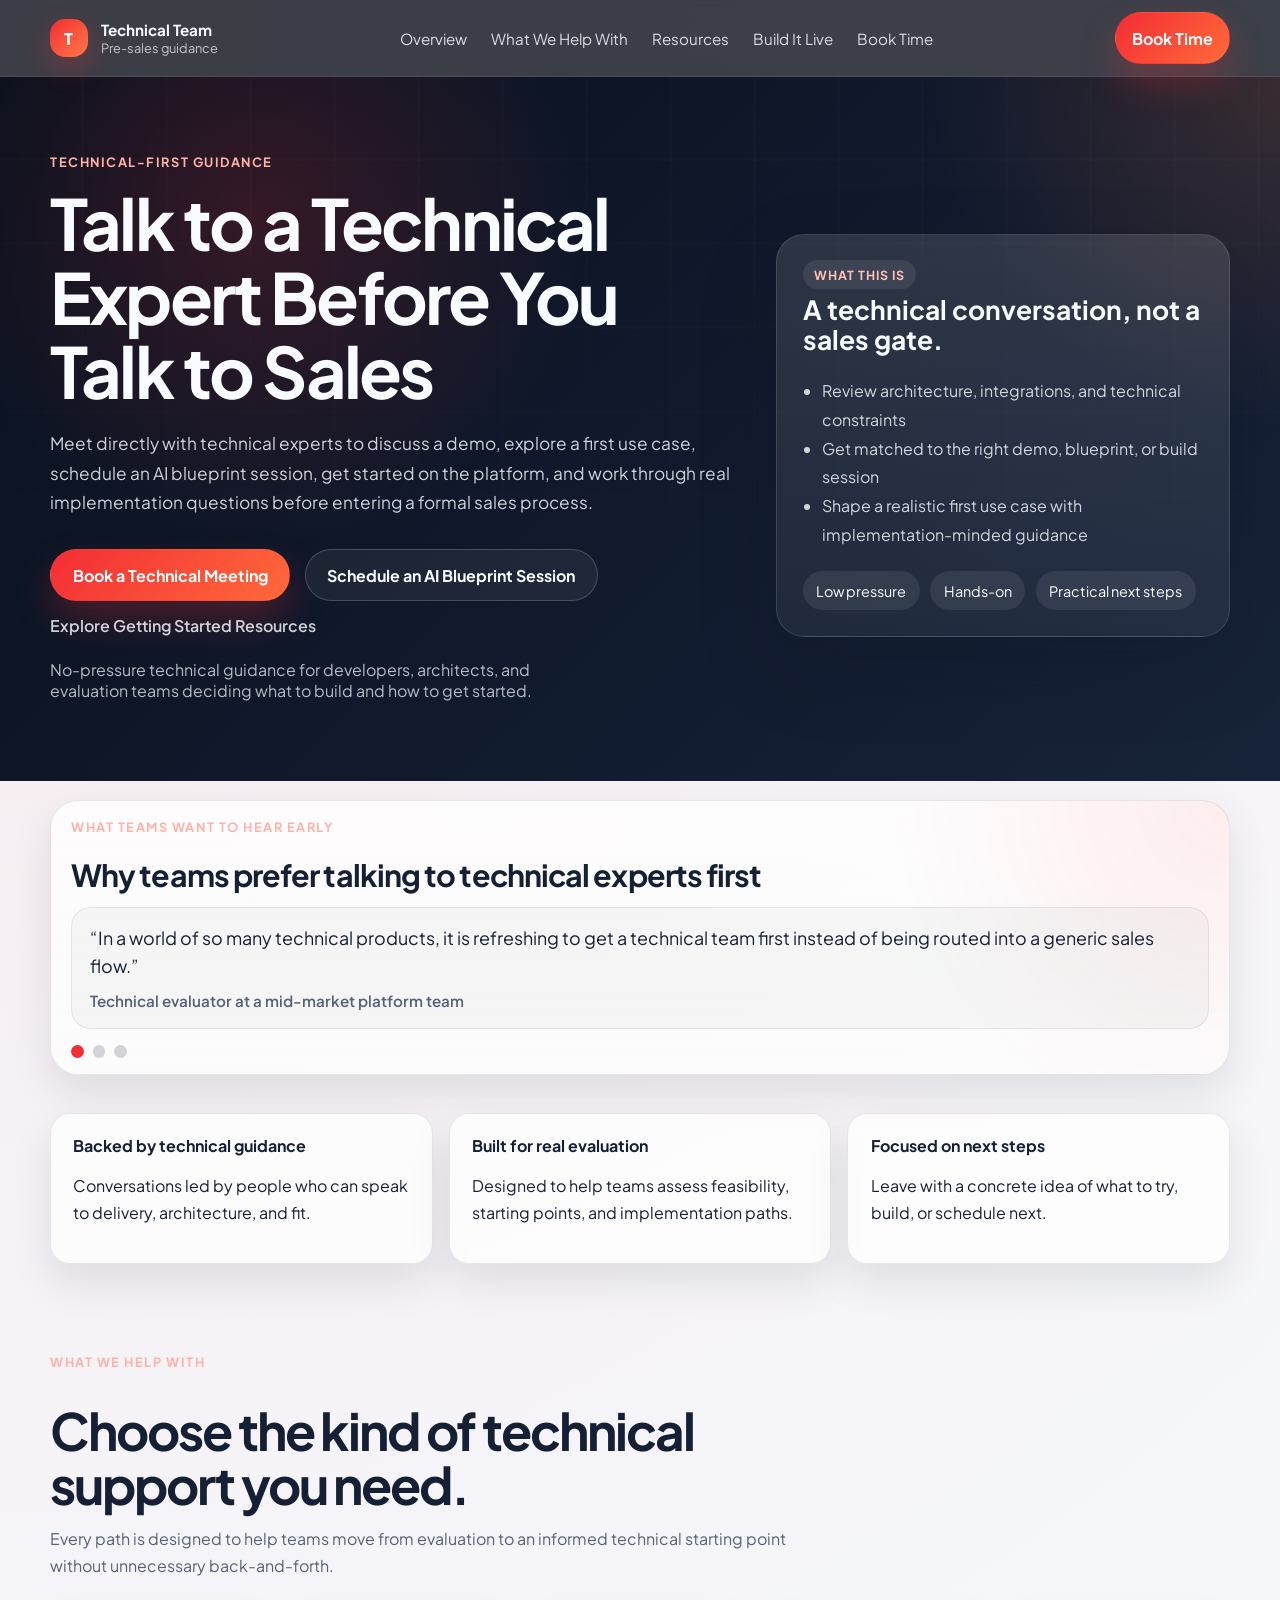
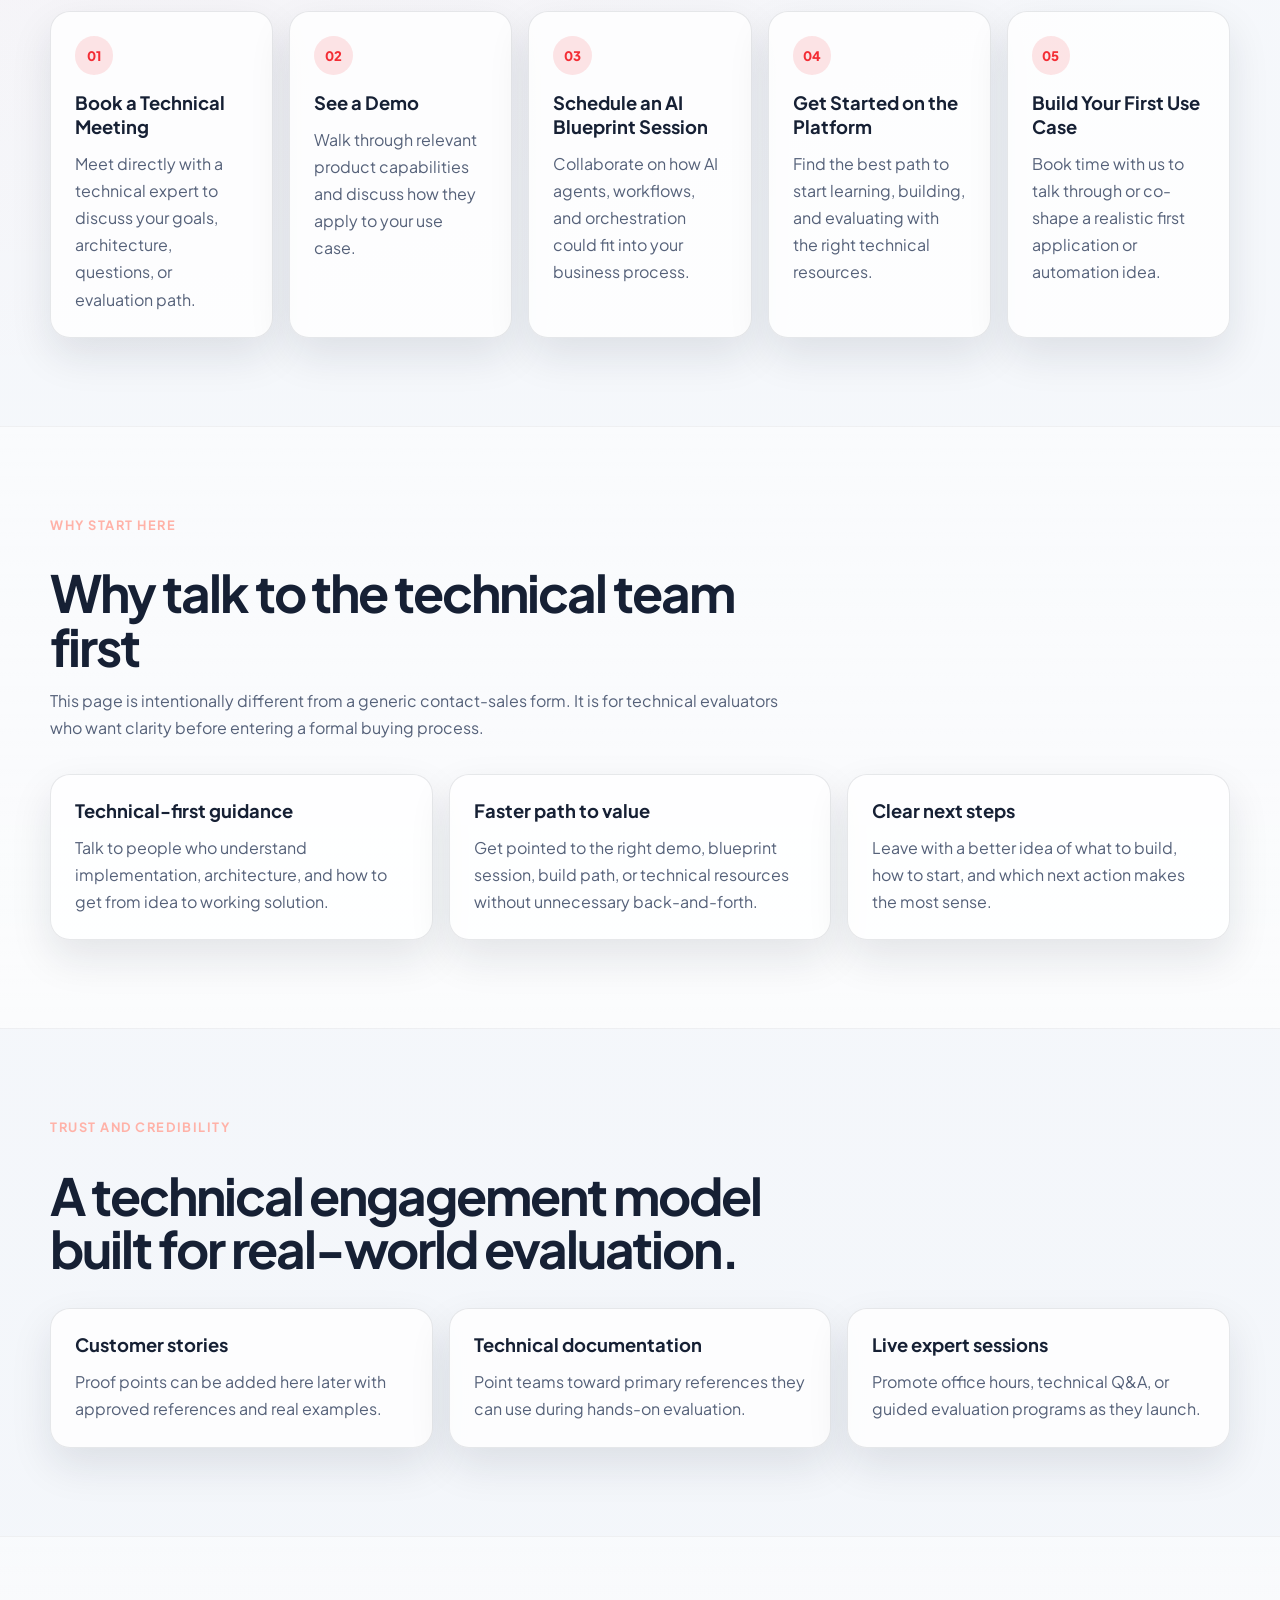
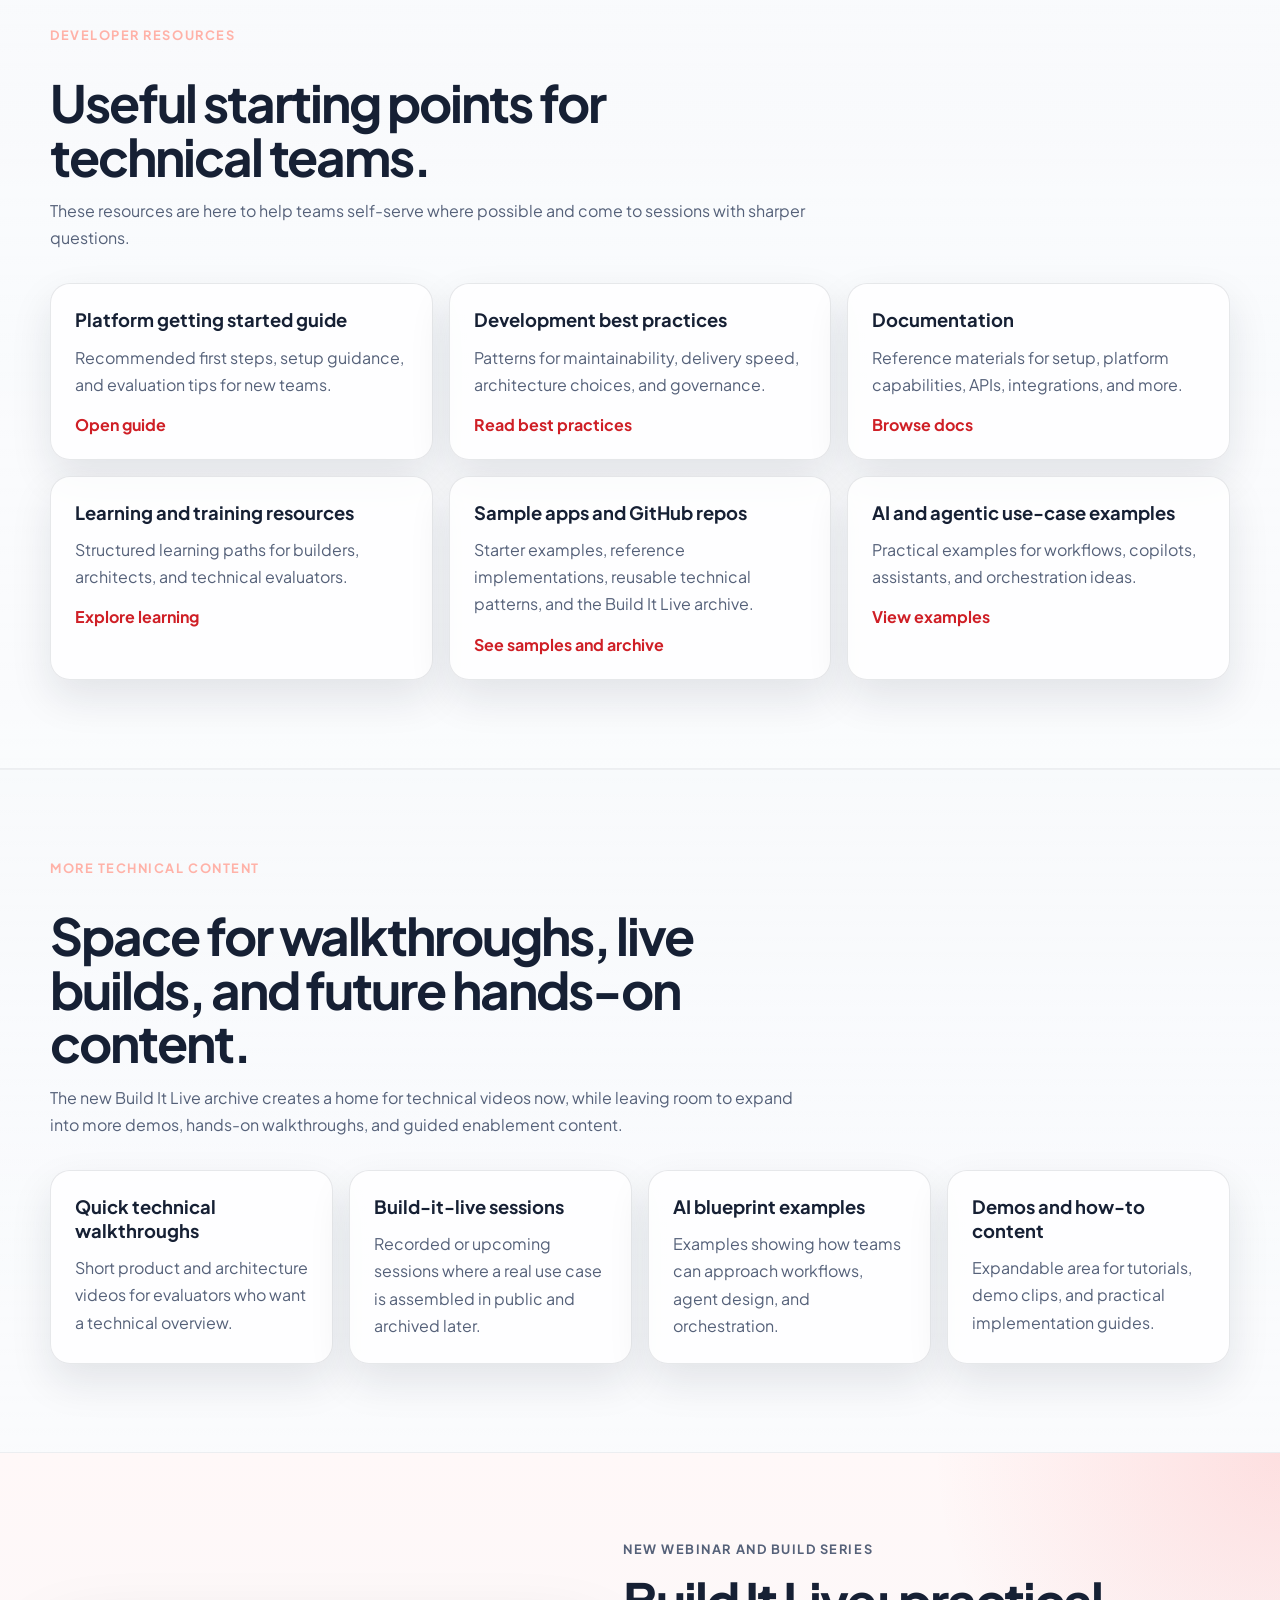
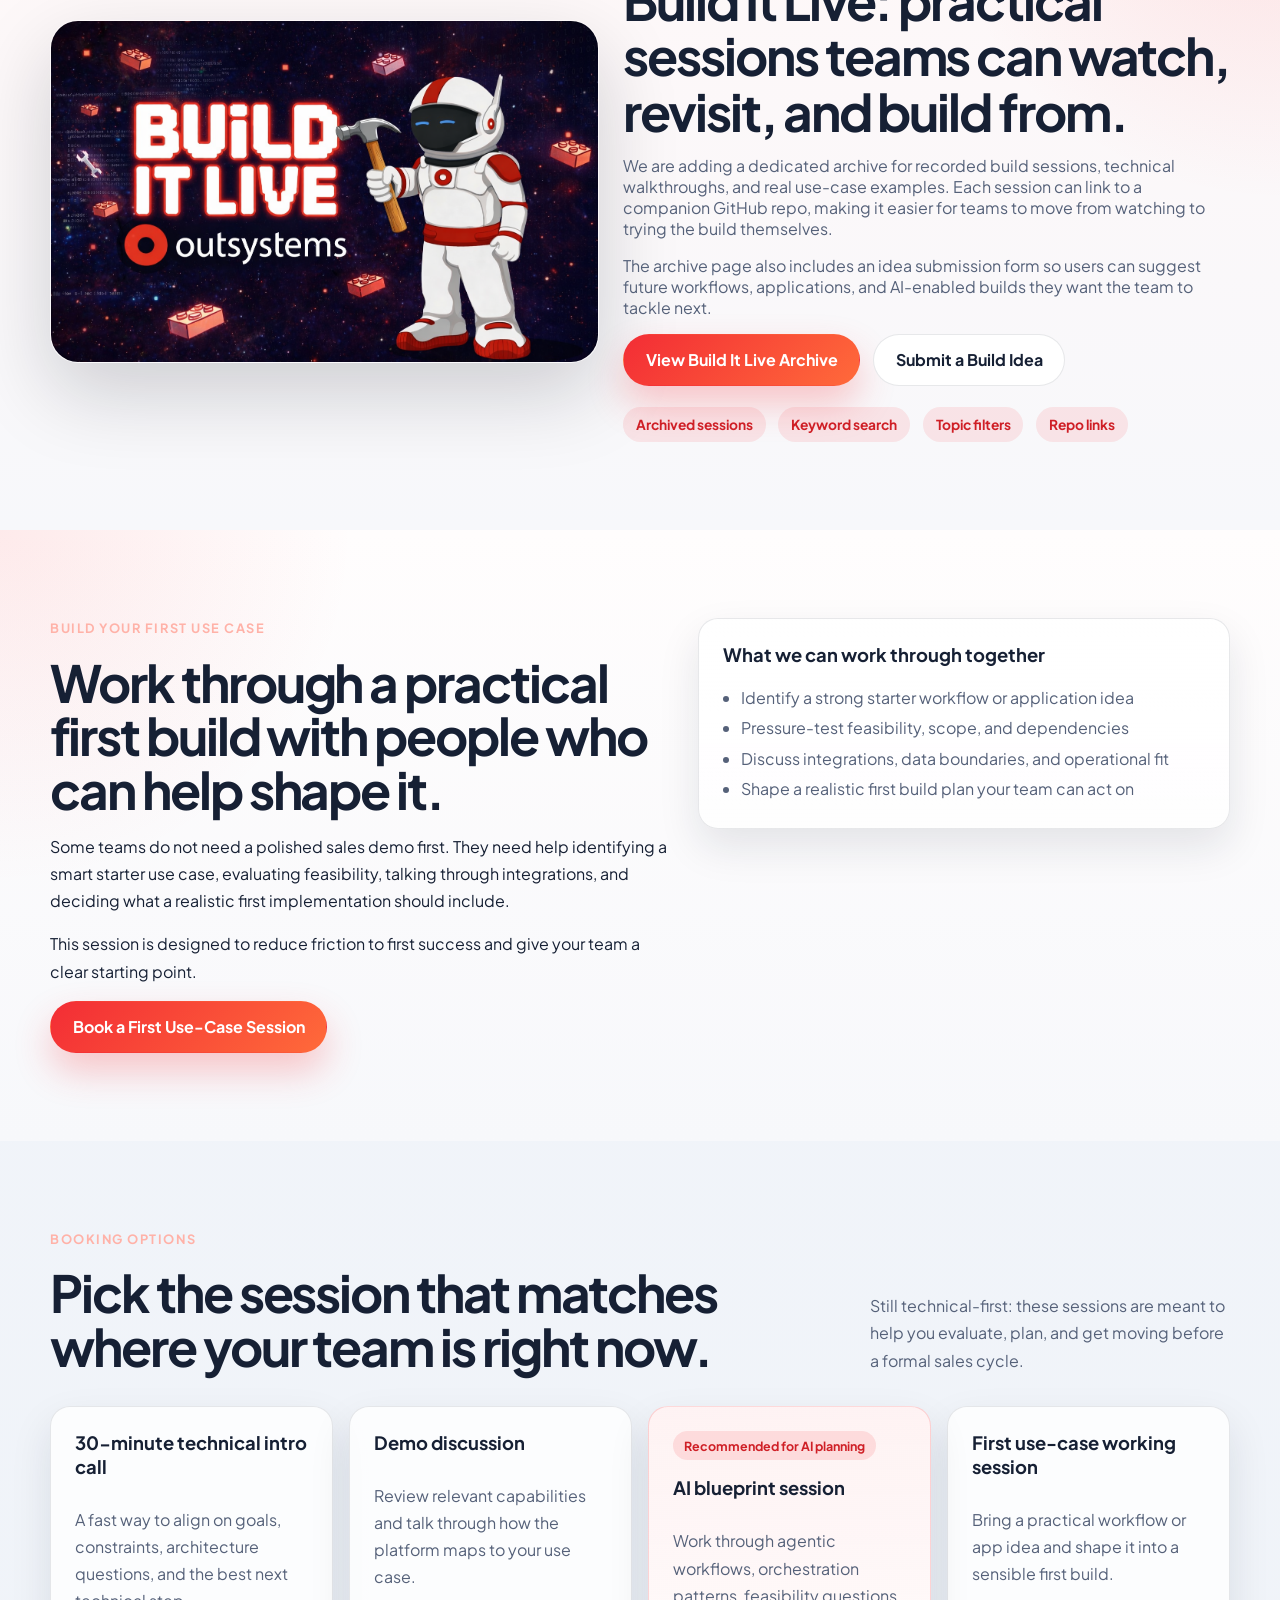
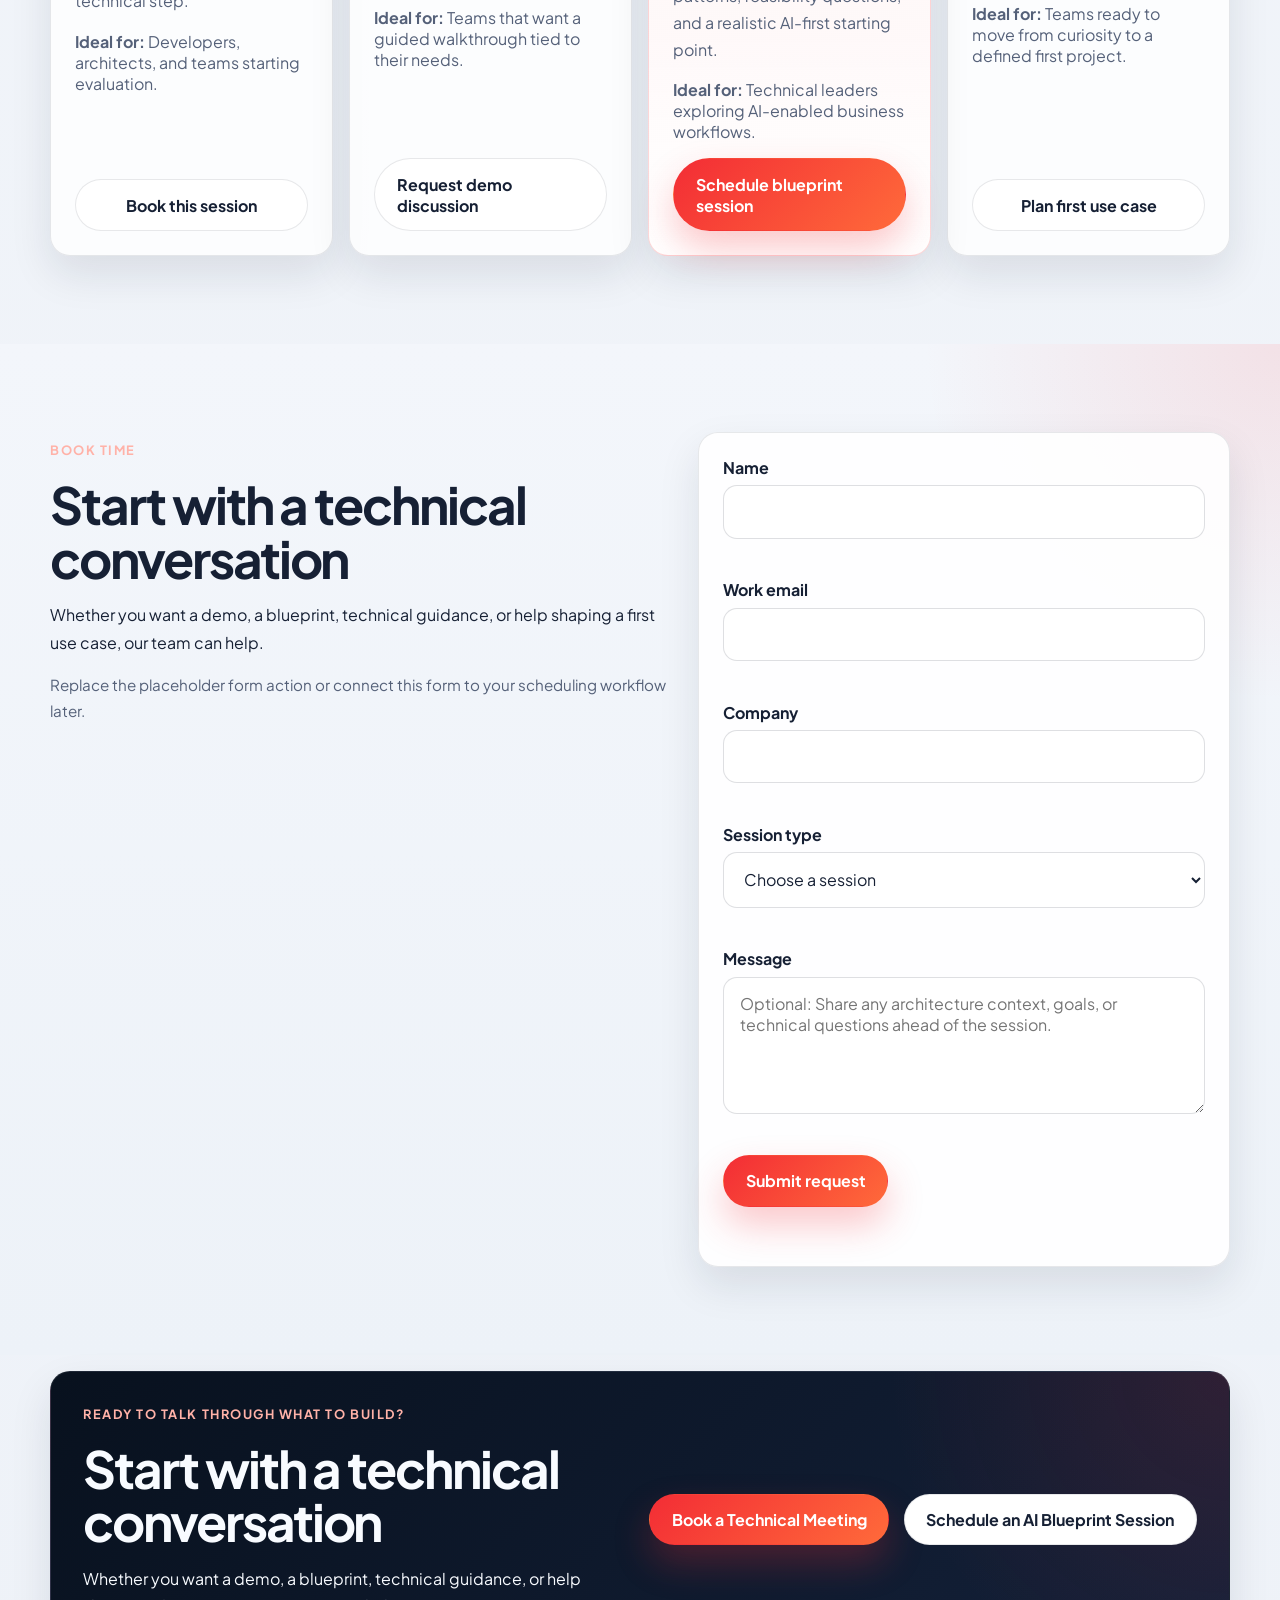
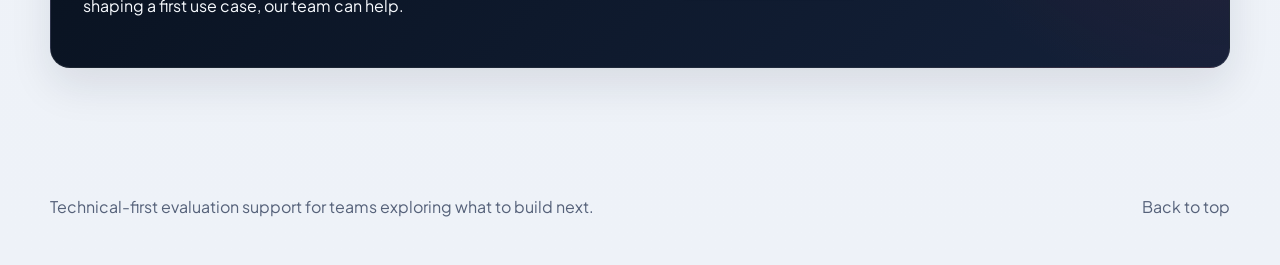
==== commit b7a8f3a1: "Polish booking form validation messaging" ====
--- a/index.html
+++ b/index.html
@@ -530,7 +530,6 @@
                 placeholder="Tell us about your architecture, use case, or where you want help getting started."
               ></textarea>
               <p class="field-error" id="message-error"></p>
-              <p class="field-help" id="message-help">Required when session type is set to Other.</p>
             </div>
 
             <button class="button button-primary" type="submit">Submit request</button>
--- a/styles.css
+++ b/styles.css
@@ -1137,12 +1137,6 @@
   font-size: 0.88rem;
 }
 
-.field-help {
-  margin: 0.15rem 0 0;
-  color: var(--text-soft);
-  font-size: 0.88rem;
-}
-
 .required-mark {
   color: var(--accent);
 }
